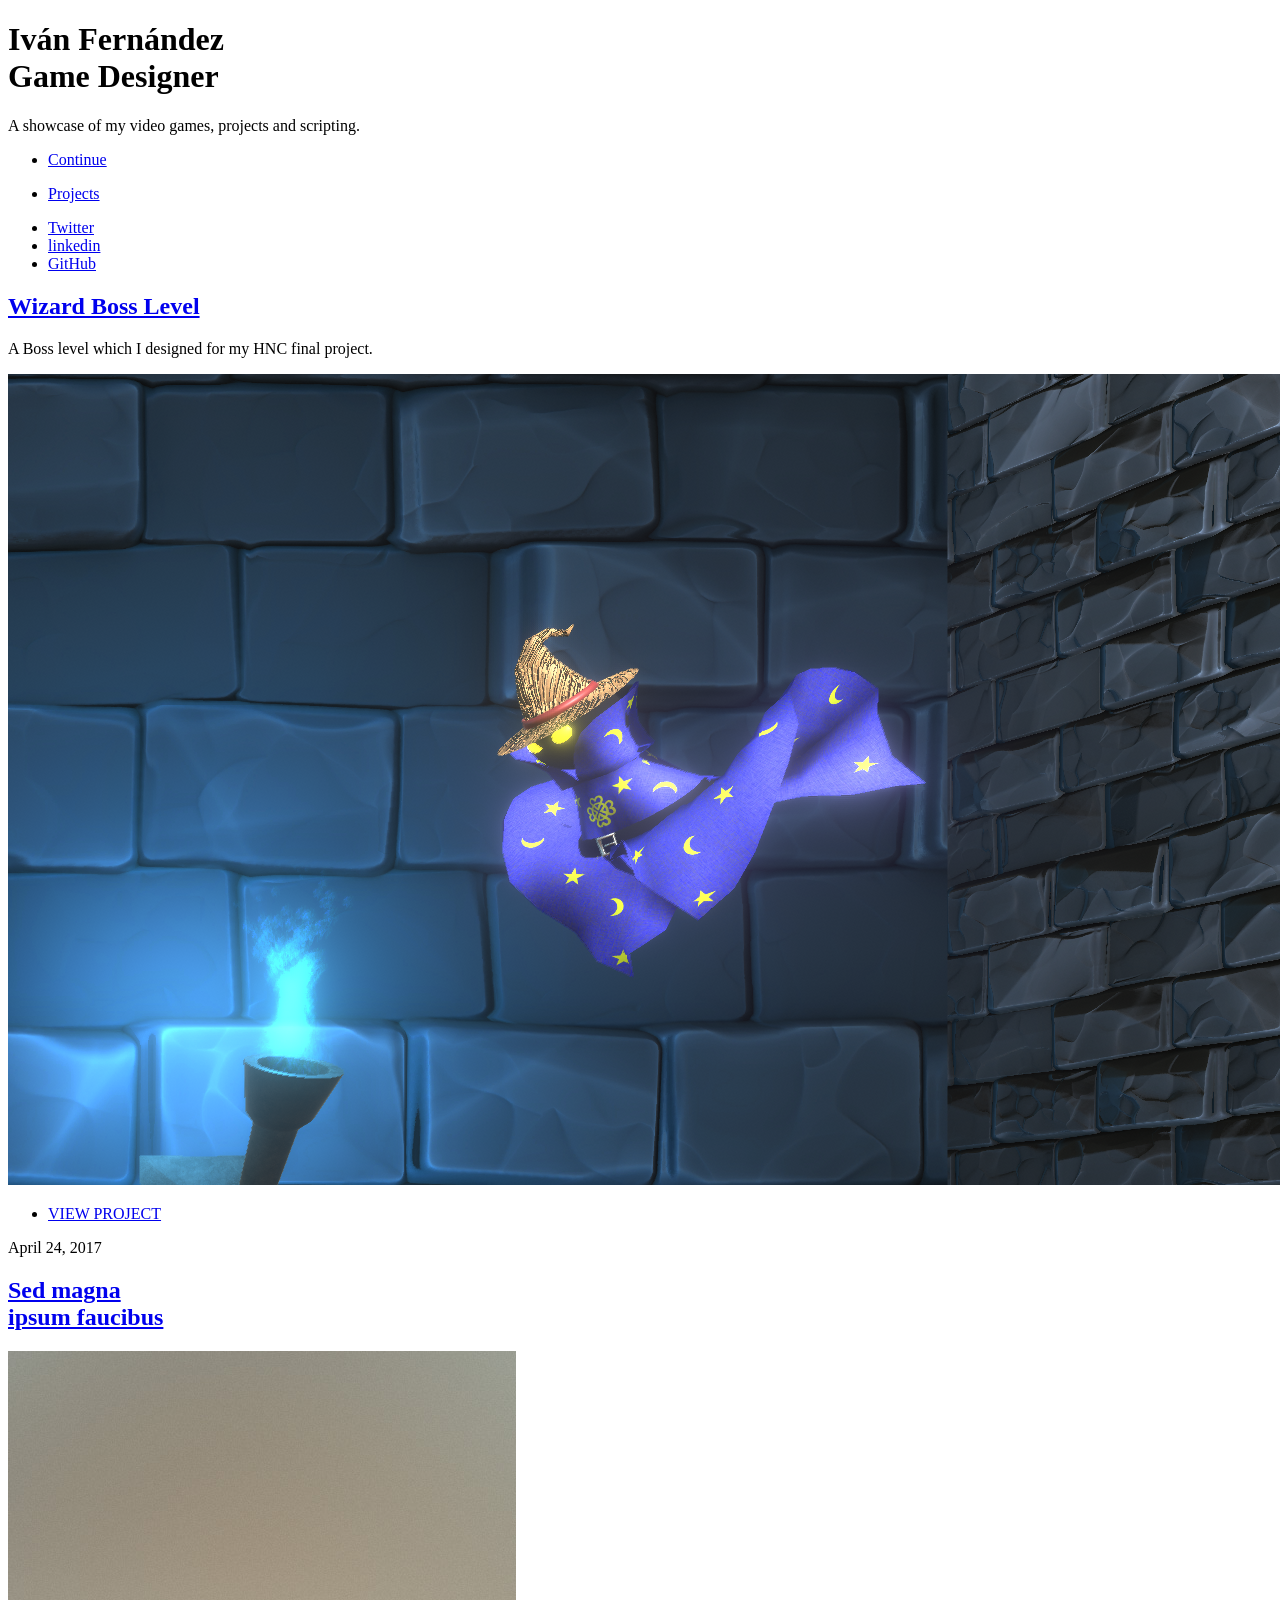
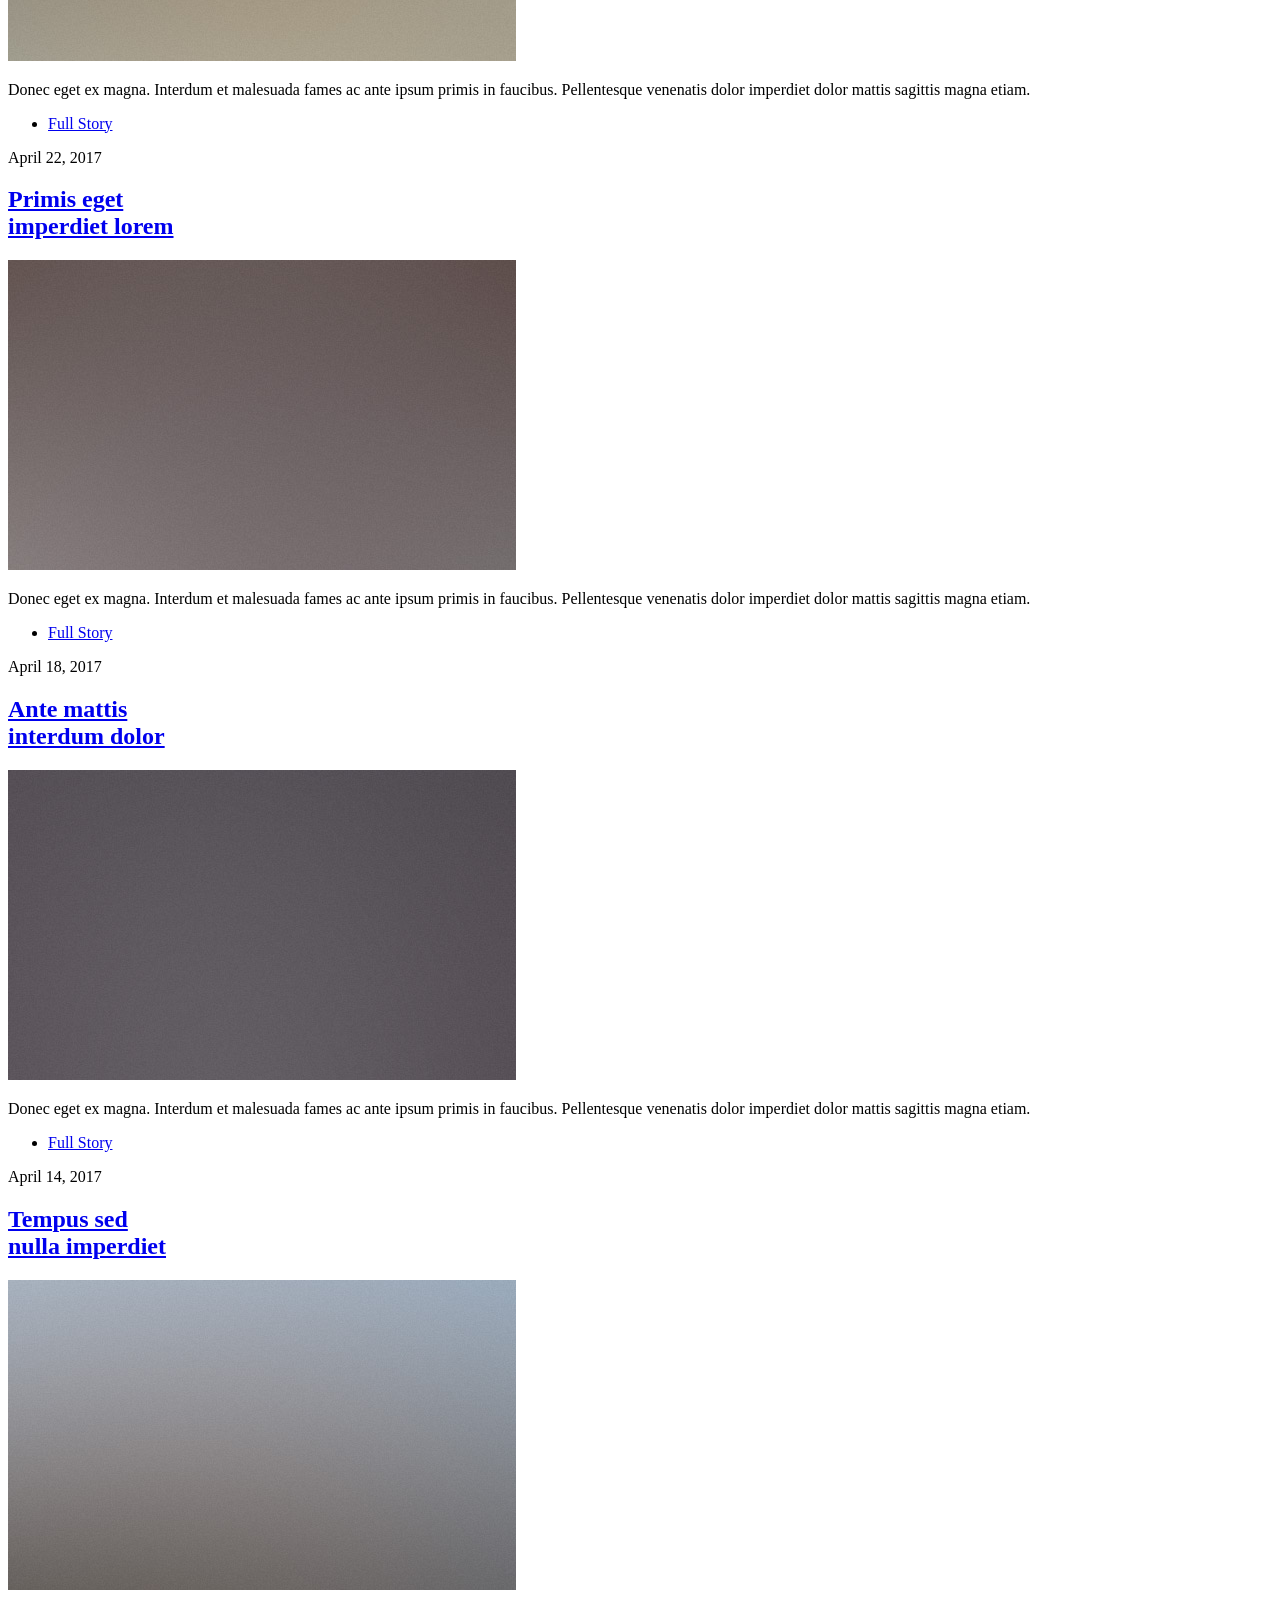
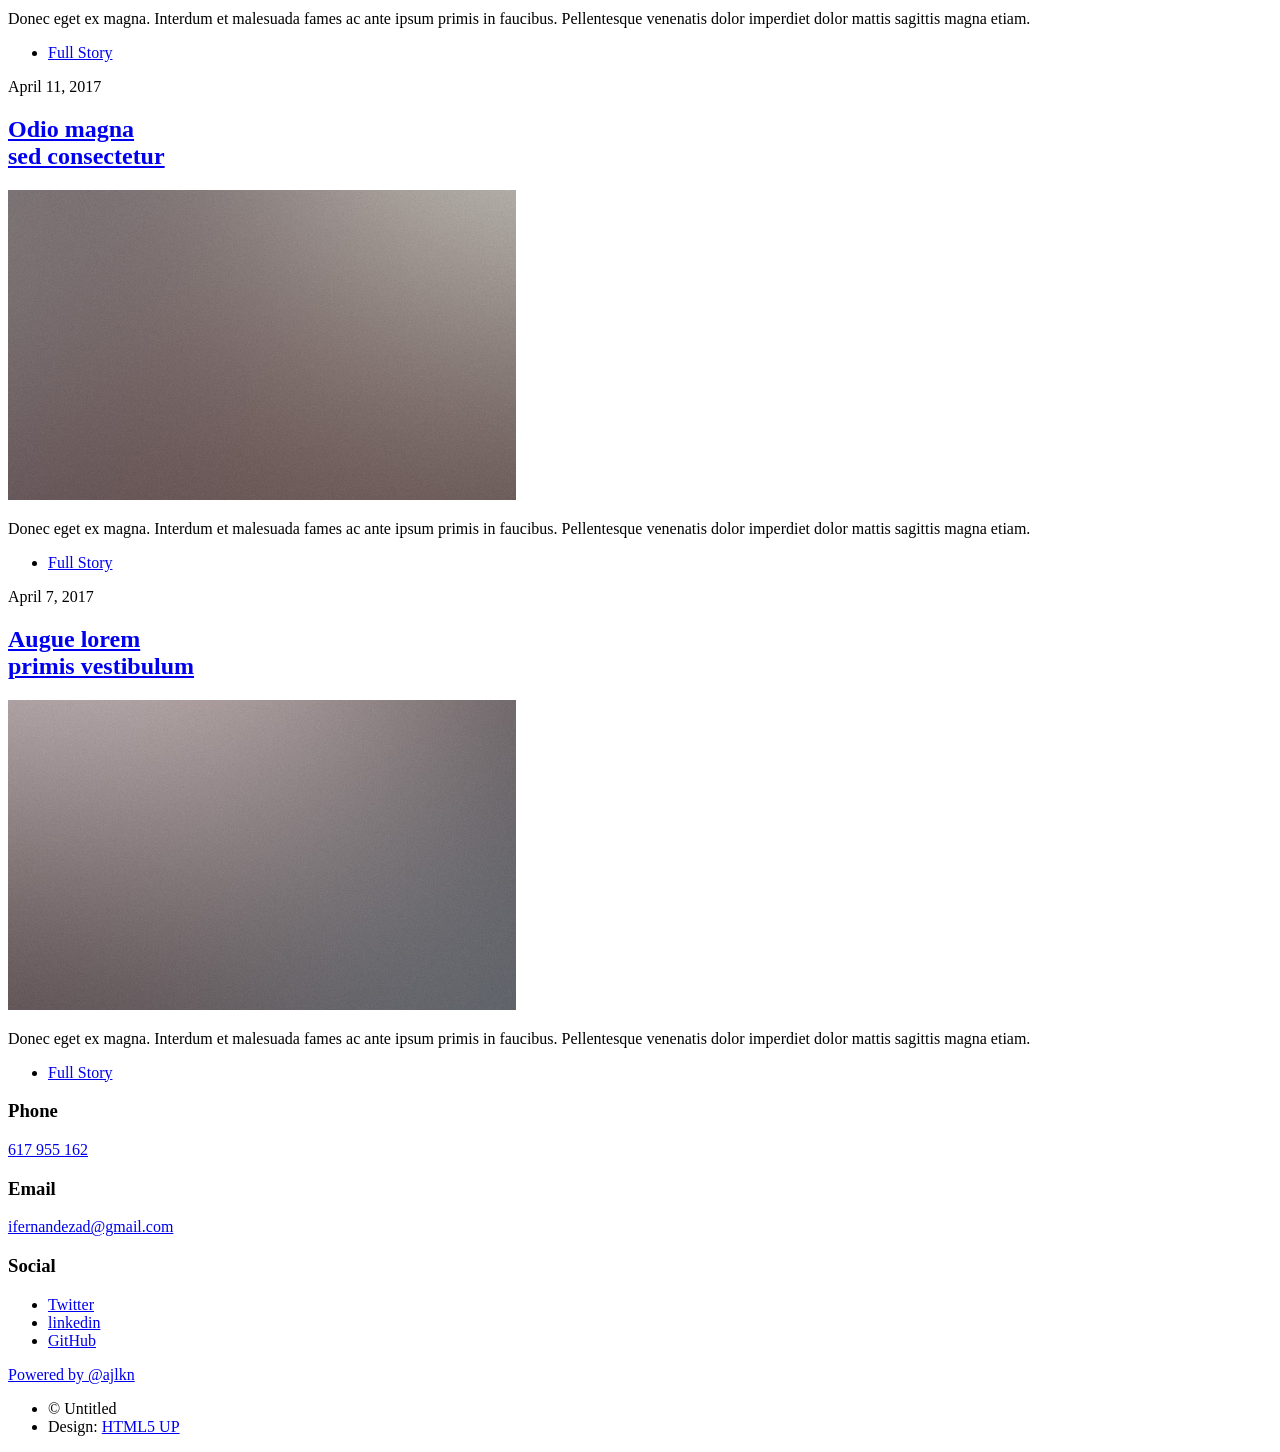
==== index.html @ f1e65315 "Initial Commit" ====
<!DOCTYPE HTML>
<!--
	Massively by HTML5 UP
	html5up.net | @ajlkn
	Free for personal and commercial use under the CCA 3.0 license (html5up.net/license)
-->
<html>
	<head>
		<title>Iván Fernández Game Designer</title>
		<meta charset="utf-8" />
		<meta name="viewport" content="width=device-width, initial-scale=1, user-scalable=no" />
		<link rel="stylesheet" href="assets/css/main.css" />
		<noscript><link rel="stylesheet" href="assets/css/noscript.css" /></noscript>
	</head>
	<body class="is-preload">

		<!-- Wrapper -->
			<div id="wrapper" class="fade-in">

				<!-- Intro -->
					<div id="intro">
						<h1>Iván Fernández<br />
						Game Designer</h1>
						<p>A showcase of my video games, projects and scripting</a>.</p>
						<ul class="actions">
							<li><a href="#header" class="button icon solid solo fa-arrow-down scrolly">Continue</a></li>
						</ul>
					</div>

				<!-- Header -->
					<header id="header">
						
					</header>

				<!-- Nav -->
					<nav id="nav">
						<ul class="links">
							<li class="active"><a href="index.html">Projects</a></li>
							
						</ul>
						<ul class="icons">
							<li><a href="https://twitter.com/IFernandezAD1" class="icon brands alt fa-twitter"><span class="label">Twitter</span></a></li>
						    <li><a href="https://www.linkedin.com/in/iv%C3%A1n-fern%C3%A1ndez-p%C3%A9rez-1a81a0243/" class="icon brands alt fa-linkedin"><span class="label">linkedin</span></a></li>
							<li><a href="https://github.com/ifernandezAD" class="icon brands alt fa-github"><span class="label">GitHub</span></a></li>
						</ul>
					</nav>

				<!-- Main -->
					<div id="main">

						<!-- Featured Post -->
							<article class="post featured">
								<header class="major">
								
									<h2><a href="https://github.com/ifernandezAD/Mage-Boss">Wizard Boss Level<br />
									</a></h2>
									<p>A Boss level which I designed for my HNC final project.<br />									
								</header>
								<a href="https://github.com/ifernandezAD/Mage-Boss" class="image main"><img src="images/Mago5.png" alt="" /></a>
								<ul class="actions special">
									<li><a href="https://github.com/ifernandezAD/Mage-Boss" class="button large">VIEW PROJECT</a></li>
								</ul>
							</article>

						<!-- Posts -->
							<section class="posts">
								<article>
									<header>
										<span class="date">April 24, 2017</span>
										<h2><a href="#">Sed magna<br />
										ipsum faucibus</a></h2>
									</header>
									<a href="#" class="image fit"><img src="images/pic02.jpg" alt="" /></a>
									<p>Donec eget ex magna. Interdum et malesuada fames ac ante ipsum primis in faucibus. Pellentesque venenatis dolor imperdiet dolor mattis sagittis magna etiam.</p>
									<ul class="actions special">
										<li><a href="#" class="button">Full Story</a></li>
									</ul>
								</article>
								<article>
									<header>
										<span class="date">April 22, 2017</span>
										<h2><a href="#">Primis eget<br />
										imperdiet lorem</a></h2>
									</header>
									<a href="#" class="image fit"><img src="images/pic03.jpg" alt="" /></a>
									<p>Donec eget ex magna. Interdum et malesuada fames ac ante ipsum primis in faucibus. Pellentesque venenatis dolor imperdiet dolor mattis sagittis magna etiam.</p>
									<ul class="actions special">
										<li><a href="#" class="button">Full Story</a></li>
									</ul>
								</article>
								<article>
									<header>
										<span class="date">April 18, 2017</span>
										<h2><a href="#">Ante mattis<br />
										interdum dolor</a></h2>
									</header>
									<a href="#" class="image fit"><img src="images/pic04.jpg" alt="" /></a>
									<p>Donec eget ex magna. Interdum et malesuada fames ac ante ipsum primis in faucibus. Pellentesque venenatis dolor imperdiet dolor mattis sagittis magna etiam.</p>
									<ul class="actions special">
										<li><a href="#" class="button">Full Story</a></li>
									</ul>
								</article>
								<article>
									<header>
										<span class="date">April 14, 2017</span>
										<h2><a href="#">Tempus sed<br />
										nulla imperdiet</a></h2>
									</header>
									<a href="#" class="image fit"><img src="images/pic05.jpg" alt="" /></a>
									<p>Donec eget ex magna. Interdum et malesuada fames ac ante ipsum primis in faucibus. Pellentesque venenatis dolor imperdiet dolor mattis sagittis magna etiam.</p>
									<ul class="actions special">
										<li><a href="#" class="button">Full Story</a></li>
									</ul>
								</article>
								<article>
									<header>
										<span class="date">April 11, 2017</span>
										<h2><a href="#">Odio magna<br />
										sed consectetur</a></h2>
									</header>
									<a href="#" class="image fit"><img src="images/pic06.jpg" alt="" /></a>
									<p>Donec eget ex magna. Interdum et malesuada fames ac ante ipsum primis in faucibus. Pellentesque venenatis dolor imperdiet dolor mattis sagittis magna etiam.</p>
									<ul class="actions special">
										<li><a href="#" class="button">Full Story</a></li>
									</ul>
								</article>
								<article>
									<header>
										<span class="date">April 7, 2017</span>
										<h2><a href="#">Augue lorem<br />
										primis vestibulum</a></h2>
									</header>
									<a href="#" class="image fit"><img src="images/pic07.jpg" alt="" /></a>
									<p>Donec eget ex magna. Interdum et malesuada fames ac ante ipsum primis in faucibus. Pellentesque venenatis dolor imperdiet dolor mattis sagittis magna etiam.</p>
									<ul class="actions special">
										<li><a href="#" class="button">Full Story</a></li>
									</ul>
								</article>
							</section>

					

				<!-- Footer -->


						<section class="split contact">

							<section>
								<h3>Phone</h3>
								<p><a href="#"> 617 955 162</a></p>
							</section>
							<section>
								<h3>Email</h3>
								<p><a href="#">ifernandezad@gmail.com</a></p>
							</section>
							<section>
								<h3>Social</h3>
								<ul class="icons alt">
									<li><a href="https://twitter.com/IFernandezAD1" class="icon brands alt fa-twitter"><span class="label">Twitter</span></a></li>
									<li><a href="https://www.linkedin.com/in/iv%C3%A1n-fern%C3%A1ndez-p%C3%A9rez-1a81a0243/" class="icon brands alt fa-linkedin"><span class="label">linkedin</span></a></li>
									<li><a href="https://github.com/ifernandezAD" class="icon brands alt fa-github"><span class="label">GitHub</span></a></li>
								</ul>
							</section>
						</section>
						
					</footer>

					<p><a href="https://twitter.com/ajlkn">Powered by @ajlkn </a></p>

				<!-- Copyright -->
					<div id="copyright">
						<ul><li>&copy; Untitled</li><li>Design: <a href="https://html5up.net">HTML5 UP</a></li></ul>
					</div>

			</div>

		<!-- Scripts -->
			<script src="assets/js/jquery.min.js"></script>
			<script src="assets/js/jquery.scrollex.min.js"></script>
			<script src="assets/js/jquery.scrolly.min.js"></script>
			<script src="assets/js/browser.min.js"></script>
			<script src="assets/js/breakpoints.min.js"></script>
			<script src="assets/js/util.js"></script>
			<script src="assets/js/main.js"></script>

	</body>
</html>
---- assets/css/main.css ----
@import url(fontawesome-all.min.css);
@import url("https://fonts.googleapis.com/css?family=Merriweather:300,700,300italic,700italic|Source+Sans+Pro:900");

/*
	Massively by HTML5 UP
	html5up.net | @ajlkn
	Free for personal and commercial use under the CCA 3.0 license (html5up.net/license)
*/

html, body, div, span, applet, object,
iframe, h1, h2, h3, h4, h5, h6, p, blockquote,
pre, a, abbr, acronym, address, big, cite,
code, del, dfn, em, img, ins, kbd, q, s, samp,
small, strike, strong, sub, sup, tt, var, b,
u, i, center, dl, dt, dd, ol, ul, li, fieldset,
form, label, legend, table, caption, tbody,
tfoot, thead, tr, th, td, article, aside,
canvas, details, embed, figure, figcaption,
footer, header, hgroup, menu, nav, output, ruby,
section, summary, time, mark, audio, video {
	margin: 0;
	padding: 0;
	border: 0;
	font-size: 100%;
	font: inherit;
	vertical-align: baseline;}

article, aside, details, figcaption, figure,
footer, header, hgroup, menu, nav, section {
	display: block;}

body {
	line-height: 1;
}

ol, ul {
	list-style: none;
}

blockquote, q {
	quotes: none;
}

	blockquote:before, blockquote:after, q:before, q:after {
		content: '';
		content: none;
	}

table {
	border-collapse: collapse;
	border-spacing: 0;
}

body {
	-webkit-text-size-adjust: none;
}

mark {
	background-color: transparent;
	color: inherit;
}

input::-moz-focus-inner {
	border: 0;
	padding: 0;
}

input, select, textarea {
	-moz-appearance: none;
	-webkit-appearance: none;
	-ms-appearance: none;
	appearance: none;
}

/* Basic */

	@-ms-viewport {
		width: device-width;
	}

	body {
		-ms-overflow-style: scrollbar;
	}

	@media screen and (max-width: 480px) {

		html, body {
			min-width: 320px;
		}

	}

	html {
		box-sizing: border-box;
	}

	*, *:before, *:after {
		box-sizing: inherit;
	}

	body {
		background-color: #1e252d;
	}

		body.is-preload *, body.is-preload *:before, body.is-preload *:after {
			-moz-animation: none !important;
			-webkit-animation: none !important;
			-ms-animation: none !important;
			animation: none !important;
			-moz-transition: none !important;
			-webkit-transition: none !important;
			-ms-transition: none !important;
			transition: none !important;
		}

/* Type */

	html {
		font-size: 16pt;
	}

		@media screen and (max-width: 1680px) {

			html {
				font-size: 12pt;
			}

		}

		@media screen and (max-width: 1280px) {

			html {
				font-size: 11pt;
			}

		}

		@media screen and (max-width: 360px) {

			html {
				font-size: 10pt;
			}

		}

	body {
		color: #212931;
	}

	body, input, select, textarea {
		font-family: "Merriweather", Georgia, serif;
		font-weight: 300;
		font-size: 1rem;
		line-height: 2.375;
	}

	a {
		-moz-transition: color 0.2s ease-in-out, background-color 0.2s ease-in-out, border-color 0.2s ease-in-out, box-shadow 0.2s ease-in-out;
		-webkit-transition: color 0.2s ease-in-out, background-color 0.2s ease-in-out, border-color 0.2s ease-in-out, box-shadow 0.2s ease-in-out;
		-ms-transition: color 0.2s ease-in-out, background-color 0.2s ease-in-out, border-color 0.2s ease-in-out, box-shadow 0.2s ease-in-out;
		transition: color 0.2s ease-in-out, background-color 0.2s ease-in-out, border-color 0.2s ease-in-out, box-shadow 0.2s ease-in-out;
		border-bottom: dotted 1px;
		text-decoration: none;
	}

		a:hover {
			border-bottom-color: transparent;
		}

	strong, b {
		font-weight: 600;
	}

	em, i {
		font-style: italic;
	}

	p {
		text-align: justify;
		margin: 0 0 2rem 0;
	}

	h1, h2, h3, h4, h5, h6 {
		font-family: "Source Sans Pro", Helvetica, sans-serif;
		font-weight: 900;
		line-height: 1.5;
		letter-spacing: 0.075em;
		text-transform: uppercase;
		margin: 0 0 1rem 0;
	}

		h1 a, h2 a, h3 a, h4 a, h5 a, h6 a {
			border-bottom: 0;
			color: inherit;
			text-decoration: none;
		}

	h1 {
		font-size: 4rem;
		line-height: 1.1;
		margin: 0 0 2rem 0;
	}

	h2 {
		font-size: 1.75rem;
		line-height: 1.3;
		margin: 0 0 1.5rem 0;
	}

	h3 {
		font-size: 1.25rem;
		margin: 0 0 1.5rem 0;
	}

	h4 {
		font-size: 1rem;
	}

	h5 {
		font-size: 0.9rem;
	}

	h6 {
		font-size: 0.8rem;
	}

	sub {
		font-size: 0.8rem;
		position: relative;
		top: 0.5rem;
	}

	sup {
		font-size: 0.8rem;
		position: relative;
		top: -0.5rem;
	}

	blockquote {
		border-left: solid 4px;
		font-style: italic;
		margin: 0 0 2rem 0;
		padding: 0.5rem 0 0.5rem 2rem;
	}

	code {
		border: solid 2px;
		font-family: "Courier New", monospace;
		font-size: 0.9rem;
		margin: 0 0.25rem;
		padding: 0.25rem 0.65rem;
	}

	pre {
		-webkit-overflow-scrolling: touch;
		font-family: "Courier New", monospace;
		font-size: 0.9rem;
		margin: 0 0 2rem 0;
	}

		pre code {
			display: block;
			line-height: 1.75;
			padding: 1rem 1.5rem;
			overflow-x: auto;
		}

	hr {
		border: 0;
		border-bottom: solid 2px;
		margin: 3rem 0;
	}

		hr.major {
			margin: 5rem 0;
		}

	.align-left {
		text-align: left;
	}

	.align-center {
		text-align: center;
	}

	.align-right {
		text-align: right;
	}

	input, select, textarea {
		color: #212931;
	}

	a {
		color: #212931;
		border-bottom-color: rgba(33, 41, 49, 0.5);
	}

		a:hover {
			border-bottom-color: transparent;
			color: #18bfef !important;
		}

	strong, b {
		color: #212931;
	}

	h1, h2, h3, h4, h5, h6 {
		color: #212931;
	}

	blockquote {
		border-left-color: #eeeeee;
	}

	code {
		background: rgba(220, 220, 220, 0.25);
		border-color: #eeeeee;
	}

	hr {
		border-bottom-color: #eeeeee;
	}

/* Row */

	.row {
		display: flex;
		flex-wrap: wrap;
		box-sizing: border-box;
		align-items: stretch;
	}

		.row > * {
			box-sizing: border-box;
		}

		.row.gtr-uniform > * > :last-child {
			margin-bottom: 0;
		}

		.row.aln-left {
			justify-content: flex-start;
		}

		.row.aln-center {
			justify-content: center;
		}

		.row.aln-right {
			justify-content: flex-end;
		}

		.row.aln-top {
			align-items: flex-start;
		}

		.row.aln-middle {
			align-items: center;
		}

		.row.aln-bottom {
			align-items: flex-end;
		}

		.row > .imp {
			order: -1;
		}

		.row > .col-1 {
			width: 8.33333%;
		}

		.row > .off-1 {
			margin-left: 8.33333%;
		}

		.row > .col-2 {
			width: 16.66667%;
		}

		.row > .off-2 {
			margin-left: 16.66667%;
		}

		.row > .col-3 {
			width: 25%;
		}

		.row > .off-3 {
			margin-left: 25%;
		}

		.row > .col-4 {
			width: 33.33333%;
		}

		.row > .off-4 {
			margin-left: 33.33333%;
		}

		.row > .col-5 {
			width: 41.66667%;
		}

		.row > .off-5 {
			margin-left: 41.66667%;
		}

		.row > .col-6 {
			width: 50%;
		}

		.row > .off-6 {
			margin-left: 50%;
		}

		.row > .col-7 {
			width: 58.33333%;
		}

		.row > .off-7 {
			margin-left: 58.33333%;
		}

		.row > .col-8 {
			width: 66.66667%;
		}

		.row > .off-8 {
			margin-left: 66.66667%;
		}

		.row > .col-9 {
			width: 75%;
		}

		.row > .off-9 {
			margin-left: 75%;
		}

		.row > .col-10 {
			width: 83.33333%;
		}

		.row > .off-10 {
			margin-left: 83.33333%;
		}

		.row > .col-11 {
			width: 91.66667%;
		}

		.row > .off-11 {
			margin-left: 91.66667%;
		}

		.row > .col-12 {
			width: 100%;
		}

		.row > .off-12 {
			margin-left: 100%;
		}

		.row.gtr-0 {
			margin-top: 0;
			margin-left: 0rem;
		}

			.row.gtr-0 > * {
				padding: 0 0 0 0rem;
			}

			.row.gtr-0.gtr-uniform {
				margin-top: 0rem;
			}

				.row.gtr-0.gtr-uniform > * {
					padding-top: 0rem;
				}

		.row.gtr-25 {
			margin-top: 0;
			margin-left: -0.375rem;
		}

			.row.gtr-25 > * {
				padding: 0 0 0 0.375rem;
			}

			.row.gtr-25.gtr-uniform {
				margin-top: -0.375rem;
			}

				.row.gtr-25.gtr-uniform > * {
					padding-top: 0.375rem;
				}

		.row.gtr-50 {
			margin-top: 0;
			margin-left: -0.75rem;
		}

			.row.gtr-50 > * {
				padding: 0 0 0 0.75rem;
			}

			.row.gtr-50.gtr-uniform {
				margin-top: -0.75rem;
			}

				.row.gtr-50.gtr-uniform > * {
					padding-top: 0.75rem;
				}

		.row {
			margin-top: 0;
			margin-left: -1.5rem;
		}

			.row > * {
				padding: 0 0 0 1.5rem;
			}

			.row.gtr-uniform {
				margin-top: -1.5rem;
			}

				.row.gtr-uniform > * {
					padding-top: 1.5rem;
				}

		.row.gtr-150 {
			margin-top: 0;
			margin-left: -2.25rem;
		}

			.row.gtr-150 > * {
				padding: 0 0 0 2.25rem;
			}

			.row.gtr-150.gtr-uniform {
				margin-top: -2.25rem;
			}

				.row.gtr-150.gtr-uniform > * {
					padding-top: 2.25rem;
				}

		.row.gtr-200 {
			margin-top: 0;
			margin-left: -3rem;
		}

			.row.gtr-200 > * {
				padding: 0 0 0 3rem;
			}

			.row.gtr-200.gtr-uniform {
				margin-top: -3rem;
			}

				.row.gtr-200.gtr-uniform > * {
					padding-top: 3rem;
				}

		@media screen and (max-width: 1680px) {

			.row {
				display: flex;
				flex-wrap: wrap;
				box-sizing: border-box;
				align-items: stretch;
			}

				.row > * {
					box-sizing: border-box;
				}

				.row.gtr-uniform > * > :last-child {
					margin-bottom: 0;
				}

				.row.aln-left {
					justify-content: flex-start;
				}

				.row.aln-center {
					justify-content: center;
				}

				.row.aln-right {
					justify-content: flex-end;
				}

				.row.aln-top {
					align-items: flex-start;
				}

				.row.aln-middle {
					align-items: center;
				}

				.row.aln-bottom {
					align-items: flex-end;
				}

				.row > .imp-xlarge {
					order: -1;
				}

				.row > .col-1-xlarge {
					width: 8.33333%;
				}

				.row > .off-1-xlarge {
					margin-left: 8.33333%;
				}

				.row > .col-2-xlarge {
					width: 16.66667%;
				}

				.row > .off-2-xlarge {
					margin-left: 16.66667%;
				}

				.row > .col-3-xlarge {
					width: 25%;
				}

				.row > .off-3-xlarge {
					margin-left: 25%;
				}

				.row > .col-4-xlarge {
					width: 33.33333%;
				}

				.row > .off-4-xlarge {
					margin-left: 33.33333%;
				}

				.row > .col-5-xlarge {
					width: 41.66667%;
				}

				.row > .off-5-xlarge {
					margin-left: 41.66667%;
				}

				.row > .col-6-xlarge {
					width: 50%;
				}

				.row > .off-6-xlarge {
					margin-left: 50%;
				}

				.row > .col-7-xlarge {
					width: 58.33333%;
				}

				.row > .off-7-xlarge {
					margin-left: 58.33333%;
				}

				.row > .col-8-xlarge {
					width: 66.66667%;
				}

				.row > .off-8-xlarge {
					margin-left: 66.66667%;
				}

				.row > .col-9-xlarge {
					width: 75%;
				}

				.row > .off-9-xlarge {
					margin-left: 75%;
				}

				.row > .col-10-xlarge {
					width: 83.33333%;
				}

				.row > .off-10-xlarge {
					margin-left: 83.33333%;
				}

				.row > .col-11-xlarge {
					width: 91.66667%;
				}

				.row > .off-11-xlarge {
					margin-left: 91.66667%;
				}

				.row > .col-12-xlarge {
					width: 100%;
				}

				.row > .off-12-xlarge {
					margin-left: 100%;
				}

				.row.gtr-0 {
					margin-top: 0;
					margin-left: 0rem;
				}

					.row.gtr-0 > * {
						padding: 0 0 0 0rem;
					}

					.row.gtr-0.gtr-uniform {
						margin-top: 0rem;
					}

						.row.gtr-0.gtr-uniform > * {
							padding-top: 0rem;
						}

				.row.gtr-25 {
					margin-top: 0;
					margin-left: -0.375rem;
				}

					.row.gtr-25 > * {
						padding: 0 0 0 0.375rem;
					}

					.row.gtr-25.gtr-uniform {
						margin-top: -0.375rem;
					}

						.row.gtr-25.gtr-uniform > * {
							padding-top: 0.375rem;
						}

				.row.gtr-50 {
					margin-top: 0;
					margin-left: -0.75rem;
				}

					.row.gtr-50 > * {
						padding: 0 0 0 0.75rem;
					}

					.row.gtr-50.gtr-uniform {
						margin-top: -0.75rem;
					}

						.row.gtr-50.gtr-uniform > * {
							padding-top: 0.75rem;
						}

				.row {
					margin-top: 0;
					margin-left: -1.5rem;
				}

					.row > * {
						padding: 0 0 0 1.5rem;
					}

					.row.gtr-uniform {
						margin-top: -1.5rem;
					}

						.row.gtr-uniform > * {
							padding-top: 1.5rem;
						}

				.row.gtr-150 {
					margin-top: 0;
					margin-left: -2.25rem;
				}

					.row.gtr-150 > * {
						padding: 0 0 0 2.25rem;
					}

					.row.gtr-150.gtr-uniform {
						margin-top: -2.25rem;
					}

						.row.gtr-150.gtr-uniform > * {
							padding-top: 2.25rem;
						}

				.row.gtr-200 {
					margin-top: 0;
					margin-left: -3rem;
				}

					.row.gtr-200 > * {
						padding: 0 0 0 3rem;
					}

					.row.gtr-200.gtr-uniform {
						margin-top: -3rem;
					}

						.row.gtr-200.gtr-uniform > * {
							padding-top: 3rem;
						}

		}

		@media screen and (max-width: 1280px) {

			.row {
				display: flex;
				flex-wrap: wrap;
				box-sizing: border-box;
				align-items: stretch;
			}

				.row > * {
					box-sizing: border-box;
				}

				.row.gtr-uniform > * > :last-child {
					margin-bottom: 0;
				}

				.row.aln-left {
					justify-content: flex-start;
				}

				.row.aln-center {
					justify-content: center;
				}

				.row.aln-right {
					justify-content: flex-end;
				}

				.row.aln-top {
					align-items: flex-start;
				}

				.row.aln-middle {
					align-items: center;
				}

				.row.aln-bottom {
					align-items: flex-end;
				}

				.row > .imp-large {
					order: -1;
				}

				.row > .col-1-large {
					width: 8.33333%;
				}

				.row > .off-1-large {
					margin-left: 8.33333%;
				}

				.row > .col-2-large {
					width: 16.66667%;
				}

				.row > .off-2-large {
					margin-left: 16.66667%;
				}

				.row > .col-3-large {
					width: 25%;
				}

				.row > .off-3-large {
					margin-left: 25%;
				}

				.row > .col-4-large {
					width: 33.33333%;
				}

				.row > .off-4-large {
					margin-left: 33.33333%;
				}

				.row > .col-5-large {
					width: 41.66667%;
				}

				.row > .off-5-large {
					margin-left: 41.66667%;
				}

				.row > .col-6-large {
					width: 50%;
				}

				.row > .off-6-large {
					margin-left: 50%;
				}

				.row > .col-7-large {
					width: 58.33333%;
				}

				.row > .off-7-large {
					margin-left: 58.33333%;
				}

				.row > .col-8-large {
					width: 66.66667%;
				}

				.row > .off-8-large {
					margin-left: 66.66667%;
				}

				.row > .col-9-large {
					width: 75%;
				}

				.row > .off-9-large {
					margin-left: 75%;
				}

				.row > .col-10-large {
					width: 83.33333%;
				}

				.row > .off-10-large {
					margin-left: 83.33333%;
				}

				.row > .col-11-large {
					width: 91.66667%;
				}

				.row > .off-11-large {
					margin-left: 91.66667%;
				}

				.row > .col-12-large {
					width: 100%;
				}

				.row > .off-12-large {
					margin-left: 100%;
				}

				.row.gtr-0 {
					margin-top: 0;
					margin-left: 0rem;
				}

					.row.gtr-0 > * {
						padding: 0 0 0 0rem;
					}

					.row.gtr-0.gtr-uniform {
						margin-top: 0rem;
					}

						.row.gtr-0.gtr-uniform > * {
							padding-top: 0rem;
						}

				.row.gtr-25 {
					margin-top: 0;
					margin-left: -0.375rem;
				}

					.row.gtr-25 > * {
						padding: 0 0 0 0.375rem;
					}

					.row.gtr-25.gtr-uniform {
						margin-top: -0.375rem;
					}

						.row.gtr-25.gtr-uniform > * {
							padding-top: 0.375rem;
						}

				.row.gtr-50 {
					margin-top: 0;
					margin-left: -0.75rem;
				}

					.row.gtr-50 > * {
						padding: 0 0 0 0.75rem;
					}

					.row.gtr-50.gtr-uniform {
						margin-top: -0.75rem;
					}

						.row.gtr-50.gtr-uniform > * {
							padding-top: 0.75rem;
						}

				.row {
					margin-top: 0;
					margin-left: -1.5rem;
				}

					.row > * {
						padding: 0 0 0 1.5rem;
					}

					.row.gtr-uniform {
						margin-top: -1.5rem;
					}

						.row.gtr-uniform > * {
							padding-top: 1.5rem;
						}

				.row.gtr-150 {
					margin-top: 0;
					margin-left: -2.25rem;
				}

					.row.gtr-150 > * {
						padding: 0 0 0 2.25rem;
					}

					.row.gtr-150.gtr-uniform {
						margin-top: -2.25rem;
					}

						.row.gtr-150.gtr-uniform > * {
							padding-top: 2.25rem;
						}

				.row.gtr-200 {
					margin-top: 0;
					margin-left: -3rem;
				}

					.row.gtr-200 > * {
						padding: 0 0 0 3rem;
					}

					.row.gtr-200.gtr-uniform {
						margin-top: -3rem;
					}

						.row.gtr-200.gtr-uniform > * {
							padding-top: 3rem;
						}

		}

		@media screen and (max-width: 980px) {

			.row {
				display: flex;
				flex-wrap: wrap;
				box-sizing: border-box;
				align-items: stretch;
			}

				.row > * {
					box-sizing: border-box;
				}

				.row.gtr-uniform > * > :last-child {
					margin-bottom: 0;
				}

				.row.aln-left {
					justify-content: flex-start;
				}

				.row.aln-center {
					justify-content: center;
				}

				.row.aln-right {
					justify-content: flex-end;
				}

				.row.aln-top {
					align-items: flex-start;
				}

				.row.aln-middle {
					align-items: center;
				}

				.row.aln-bottom {
					align-items: flex-end;
				}

				.row > .imp-medium {
					order: -1;
				}

				.row > .col-1-medium {
					width: 8.33333%;
				}

				.row > .off-1-medium {
					margin-left: 8.33333%;
				}

				.row > .col-2-medium {
					width: 16.66667%;
				}

				.row > .off-2-medium {
					margin-left: 16.66667%;
				}

				.row > .col-3-medium {
					width: 25%;
				}

				.row > .off-3-medium {
					margin-left: 25%;
				}

				.row > .col-4-medium {
					width: 33.33333%;
				}

				.row > .off-4-medium {
					margin-left: 33.33333%;
				}

				.row > .col-5-medium {
					width: 41.66667%;
				}

				.row > .off-5-medium {
					margin-left: 41.66667%;
				}

				.row > .col-6-medium {
					width: 50%;
				}

				.row > .off-6-medium {
					margin-left: 50%;
				}

				.row > .col-7-medium {
					width: 58.33333%;
				}

				.row > .off-7-medium {
					margin-left: 58.33333%;
				}

				.row > .col-8-medium {
					width: 66.66667%;
				}

				.row > .off-8-medium {
					margin-left: 66.66667%;
				}

				.row > .col-9-medium {
					width: 75%;
				}

				.row > .off-9-medium {
					margin-left: 75%;
				}

				.row > .col-10-medium {
					width: 83.33333%;
				}

				.row > .off-10-medium {
					margin-left: 83.33333%;
				}

				.row > .col-11-medium {
					width: 91.66667%;
				}

				.row > .off-11-medium {
					margin-left: 91.66667%;
				}

				.row > .col-12-medium {
					width: 100%;
				}

				.row > .off-12-medium {
					margin-left: 100%;
				}

				.row.gtr-0 {
					margin-top: 0;
					margin-left: 0rem;
				}

					.row.gtr-0 > * {
						padding: 0 0 0 0rem;
					}

					.row.gtr-0.gtr-uniform {
						margin-top: 0rem;
					}

						.row.gtr-0.gtr-uniform > * {
							padding-top: 0rem;
						}

				.row.gtr-25 {
					margin-top: 0;
					margin-left: -0.375rem;
				}

					.row.gtr-25 > * {
						padding: 0 0 0 0.375rem;
					}

					.row.gtr-25.gtr-uniform {
						margin-top: -0.375rem;
					}

						.row.gtr-25.gtr-uniform > * {
							padding-top: 0.375rem;
						}

				.row.gtr-50 {
					margin-top: 0;
					margin-left: -0.75rem;
				}

					.row.gtr-50 > * {
						padding: 0 0 0 0.75rem;
					}

					.row.gtr-50.gtr-uniform {
						margin-top: -0.75rem;
					}

						.row.gtr-50.gtr-uniform > * {
							padding-top: 0.75rem;
						}

				.row {
					margin-top: 0;
					margin-left: -1.5rem;
				}

					.row > * {
						padding: 0 0 0 1.5rem;
					}

					.row.gtr-uniform {
						margin-top: -1.5rem;
					}

						.row.gtr-uniform > * {
							padding-top: 1.5rem;
						}

				.row.gtr-150 {
					margin-top: 0;
					margin-left: -2.25rem;
				}

					.row.gtr-150 > * {
						padding: 0 0 0 2.25rem;
					}

					.row.gtr-150.gtr-uniform {
						margin-top: -2.25rem;
					}

						.row.gtr-150.gtr-uniform > * {
							padding-top: 2.25rem;
						}

				.row.gtr-200 {
					margin-top: 0;
					margin-left: -3rem;
				}

					.row.gtr-200 > * {
						padding: 0 0 0 3rem;
					}

					.row.gtr-200.gtr-uniform {
						margin-top: -3rem;
					}

						.row.gtr-200.gtr-uniform > * {
							padding-top: 3rem;
						}

		}

		@media screen and (max-width: 736px) {

			.row {
				display: flex;
				flex-wrap: wrap;
				box-sizing: border-box;
				align-items: stretch;
			}

				.row > * {
					box-sizing: border-box;
				}

				.row.gtr-uniform > * > :last-child {
					margin-bottom: 0;
				}

				.row.aln-left {
					justify-content: flex-start;
				}

				.row.aln-center {
					justify-content: center;
				}

				.row.aln-right {
					justify-content: flex-end;
				}

				.row.aln-top {
					align-items: flex-start;
				}

				.row.aln-middle {
					align-items: center;
				}

				.row.aln-bottom {
					align-items: flex-end;
				}

				.row > .imp-small {
					order: -1;
				}

				.row > .col-1-small {
					width: 8.33333%;
				}

				.row > .off-1-small {
					margin-left: 8.33333%;
				}

				.row > .col-2-small {
					width: 16.66667%;
				}

				.row > .off-2-small {
					margin-left: 16.66667%;
				}

				.row > .col-3-small {
					width: 25%;
				}

				.row > .off-3-small {
					margin-left: 25%;
				}

				.row > .col-4-small {
					width: 33.33333%;
				}

				.row > .off-4-small {
					margin-left: 33.33333%;
				}

				.row > .col-5-small {
					width: 41.66667%;
				}

				.row > .off-5-small {
					margin-left: 41.66667%;
				}

				.row > .col-6-small {
					width: 50%;
				}

				.row > .off-6-small {
					margin-left: 50%;
				}

				.row > .col-7-small {
					width: 58.33333%;
				}

				.row > .off-7-small {
					margin-left: 58.33333%;
				}

				.row > .col-8-small {
					width: 66.66667%;
				}

				.row > .off-8-small {
					margin-left: 66.66667%;
				}

				.row > .col-9-small {
					width: 75%;
				}

				.row > .off-9-small {
					margin-left: 75%;
				}

				.row > .col-10-small {
					width: 83.33333%;
				}

				.row > .off-10-small {
					margin-left: 83.33333%;
				}

				.row > .col-11-small {
					width: 91.66667%;
				}

				.row > .off-11-small {
					margin-left: 91.66667%;
				}

				.row > .col-12-small {
					width: 100%;
				}

				.row > .off-12-small {
					margin-left: 100%;
				}

				.row.gtr-0 {
					margin-top: 0;
					margin-left: 0rem;
				}

					.row.gtr-0 > * {
						padding: 0 0 0 0rem;
					}

					.row.gtr-0.gtr-uniform {
						margin-top: 0rem;
					}

						.row.gtr-0.gtr-uniform > * {
							padding-top: 0rem;
						}

				.row.gtr-25 {
					margin-top: 0;
					margin-left: -0.375rem;
				}

					.row.gtr-25 > * {
						padding: 0 0 0 0.375rem;
					}

					.row.gtr-25.gtr-uniform {
						margin-top: -0.375rem;
					}

						.row.gtr-25.gtr-uniform > * {
							padding-top: 0.375rem;
						}

				.row.gtr-50 {
					margin-top: 0;
					margin-left: -0.75rem;
				}

					.row.gtr-50 > * {
						padding: 0 0 0 0.75rem;
					}

					.row.gtr-50.gtr-uniform {
						margin-top: -0.75rem;
					}

						.row.gtr-50.gtr-uniform > * {
							padding-top: 0.75rem;
						}

				.row {
					margin-top: 0;
					margin-left: -1.5rem;
				}

					.row > * {
						padding: 0 0 0 1.5rem;
					}

					.row.gtr-uniform {
						margin-top: -1.5rem;
					}

						.row.gtr-uniform > * {
							padding-top: 1.5rem;
						}

				.row.gtr-150 {
					margin-top: 0;
					margin-left: -2.25rem;
				}

					.row.gtr-150 > * {
						padding: 0 0 0 2.25rem;
					}

					.row.gtr-150.gtr-uniform {
						margin-top: -2.25rem;
					}

						.row.gtr-150.gtr-uniform > * {
							padding-top: 2.25rem;
						}

				.row.gtr-200 {
					margin-top: 0;
					margin-left: -3rem;
				}

					.row.gtr-200 > * {
						padding: 0 0 0 3rem;
					}

					.row.gtr-200.gtr-uniform {
						margin-top: -3rem;
					}

						.row.gtr-200.gtr-uniform > * {
							padding-top: 3rem;
						}

		}

		@media screen and (max-width: 480px) {

			.row {
				display: flex;
				flex-wrap: wrap;
				box-sizing: border-box;
				align-items: stretch;
			}

				.row > * {
					box-sizing: border-box;
				}

				.row.gtr-uniform > * > :last-child {
					margin-bottom: 0;
				}

				.row.aln-left {
					justify-content: flex-start;
				}

				.row.aln-center {
					justify-content: center;
				}

				.row.aln-right {
					justify-content: flex-end;
				}

				.row.aln-top {
					align-items: flex-start;
				}

				.row.aln-middle {
					align-items: center;
				}

				.row.aln-bottom {
					align-items: flex-end;
				}

				.row > .imp-xsmall {
					order: -1;
				}

				.row > .col-1-xsmall {
					width: 8.33333%;
				}

				.row > .off-1-xsmall {
					margin-left: 8.33333%;
				}

				.row > .col-2-xsmall {
					width: 16.66667%;
				}

				.row > .off-2-xsmall {
					margin-left: 16.66667%;
				}

				.row > .col-3-xsmall {
					width: 25%;
				}

				.row > .off-3-xsmall {
					margin-left: 25%;
				}

				.row > .col-4-xsmall {
					width: 33.33333%;
				}

				.row > .off-4-xsmall {
					margin-left: 33.33333%;
				}

				.row > .col-5-xsmall {
					width: 41.66667%;
				}

				.row > .off-5-xsmall {
					margin-left: 41.66667%;
				}

				.row > .col-6-xsmall {
					width: 50%;
				}

				.row > .off-6-xsmall {
					margin-left: 50%;
				}

				.row > .col-7-xsmall {
					width: 58.33333%;
				}

				.row > .off-7-xsmall {
					margin-left: 58.33333%;
				}

				.row > .col-8-xsmall {
					width: 66.66667%;
				}

				.row > .off-8-xsmall {
					margin-left: 66.66667%;
				}

				.row > .col-9-xsmall {
					width: 75%;
				}

				.row > .off-9-xsmall {
					margin-left: 75%;
				}

				.row > .col-10-xsmall {
					width: 83.33333%;
				}

				.row > .off-10-xsmall {
					margin-left: 83.33333%;
				}

				.row > .col-11-xsmall {
					width: 91.66667%;
				}

				.row > .off-11-xsmall {
					margin-left: 91.66667%;
				}

				.row > .col-12-xsmall {
					width: 100%;
				}

				.row > .off-12-xsmall {
					margin-left: 100%;
				}

				.row.gtr-0 {
					margin-top: 0;
					margin-left: 0rem;
				}

					.row.gtr-0 > * {
						padding: 0 0 0 0rem;
					}

					.row.gtr-0.gtr-uniform {
						margin-top: 0rem;
					}

						.row.gtr-0.gtr-uniform > * {
							padding-top: 0rem;
						}

				.row.gtr-25 {
					margin-top: 0;
					margin-left: -0.375rem;
				}

					.row.gtr-25 > * {
						padding: 0 0 0 0.375rem;
					}

					.row.gtr-25.gtr-uniform {
						margin-top: -0.375rem;
					}

						.row.gtr-25.gtr-uniform > * {
							padding-top: 0.375rem;
						}

				.row.gtr-50 {
					margin-top: 0;
					margin-left: -0.75rem;
				}

					.row.gtr-50 > * {
						padding: 0 0 0 0.75rem;
					}

					.row.gtr-50.gtr-uniform {
						margin-top: -0.75rem;
					}

						.row.gtr-50.gtr-uniform > * {
							padding-top: 0.75rem;
						}

				.row {
					margin-top: 0;
					margin-left: -1.5rem;
				}

					.row > * {
						padding: 0 0 0 1.5rem;
					}

					.row.gtr-uniform {
						margin-top: -1.5rem;
					}

						.row.gtr-uniform > * {
							padding-top: 1.5rem;
						}

				.row.gtr-150 {
					margin-top: 0;
					margin-left: -2.25rem;
				}

					.row.gtr-150 > * {
						padding: 0 0 0 2.25rem;
					}

					.row.gtr-150.gtr-uniform {
						margin-top: -2.25rem;
					}

						.row.gtr-150.gtr-uniform > * {
							padding-top: 2.25rem;
						}

				.row.gtr-200 {
					margin-top: 0;
					margin-left: -3rem;
				}

					.row.gtr-200 > * {
						padding: 0 0 0 3rem;
					}

					.row.gtr-200.gtr-uniform {
						margin-top: -3rem;
					}

						.row.gtr-200.gtr-uniform > * {
							padding-top: 3rem;
						}

		}

		@media screen and (max-width: 360px) {

			.row {
				display: flex;
				flex-wrap: wrap;
				box-sizing: border-box;
				align-items: stretch;
			}

				.row > * {
					box-sizing: border-box;
				}

				.row.gtr-uniform > * > :last-child {
					margin-bottom: 0;
				}

				.row.aln-left {
					justify-content: flex-start;
				}

				.row.aln-center {
					justify-content: center;
				}

				.row.aln-right {
					justify-content: flex-end;
				}

				.row.aln-top {
					align-items: flex-start;
				}

				.row.aln-middle {
					align-items: center;
				}

				.row.aln-bottom {
					align-items: flex-end;
				}

				.row > .imp-xxsmall {
					order: -1;
				}

				.row > .col-1-xxsmall {
					width: 8.33333%;
				}

				.row > .off-1-xxsmall {
					margin-left: 8.33333%;
				}

				.row > .col-2-xxsmall {
					width: 16.66667%;
				}

				.row > .off-2-xxsmall {
					margin-left: 16.66667%;
				}

				.row > .col-3-xxsmall {
					width: 25%;
				}

				.row > .off-3-xxsmall {
					margin-left: 25%;
				}

				.row > .col-4-xxsmall {
					width: 33.33333%;
				}

				.row > .off-4-xxsmall {
					margin-left: 33.33333%;
				}

				.row > .col-5-xxsmall {
					width: 41.66667%;
				}

				.row > .off-5-xxsmall {
					margin-left: 41.66667%;
				}

				.row > .col-6-xxsmall {
					width: 50%;
				}

				.row > .off-6-xxsmall {
					margin-left: 50%;
				}

				.row > .col-7-xxsmall {
					width: 58.33333%;
				}

				.row > .off-7-xxsmall {
					margin-left: 58.33333%;
				}

				.row > .col-8-xxsmall {
					width: 66.66667%;
				}

				.row > .off-8-xxsmall {
					margin-left: 66.66667%;
				}

				.row > .col-9-xxsmall {
					width: 75%;
				}

				.row > .off-9-xxsmall {
					margin-left: 75%;
				}

				.row > .col-10-xxsmall {
					width: 83.33333%;
				}

				.row > .off-10-xxsmall {
					margin-left: 83.33333%;
				}

				.row > .col-11-xxsmall {
					width: 91.66667%;
				}

				.row > .off-11-xxsmall {
					margin-left: 91.66667%;
				}

				.row > .col-12-xxsmall {
					width: 100%;
				}

				.row > .off-12-xxsmall {
					margin-left: 100%;
				}

				.row.gtr-0 {
					margin-top: 0;
					margin-left: 0rem;
				}

					.row.gtr-0 > * {
						padding: 0 0 0 0rem;
					}

					.row.gtr-0.gtr-uniform {
						margin-top: 0rem;
					}

						.row.gtr-0.gtr-uniform > * {
							padding-top: 0rem;
						}

				.row.gtr-25 {
					margin-top: 0;
					margin-left: -0.375rem;
				}

					.row.gtr-25 > * {
						padding: 0 0 0 0.375rem;
					}

					.row.gtr-25.gtr-uniform {
						margin-top: -0.375rem;
					}

						.row.gtr-25.gtr-uniform > * {
							padding-top: 0.375rem;
						}

				.row.gtr-50 {
					margin-top: 0;
					margin-left: -0.75rem;
				}

					.row.gtr-50 > * {
						padding: 0 0 0 0.75rem;
					}

					.row.gtr-50.gtr-uniform {
						margin-top: -0.75rem;
					}

						.row.gtr-50.gtr-uniform > * {
							padding-top: 0.75rem;
						}

				.row {
					margin-top: 0;
					margin-left: -1.5rem;
				}

					.row > * {
						padding: 0 0 0 1.5rem;
					}

					.row.gtr-uniform {
						margin-top: -1.5rem;
					}

						.row.gtr-uniform > * {
							padding-top: 1.5rem;
						}

				.row.gtr-150 {
					margin-top: 0;
					margin-left: -2.25rem;
				}

					.row.gtr-150 > * {
						padding: 0 0 0 2.25rem;
					}

					.row.gtr-150.gtr-uniform {
						margin-top: -2.25rem;
					}

						.row.gtr-150.gtr-uniform > * {
							padding-top: 2.25rem;
						}

				.row.gtr-200 {
					margin-top: 0;
					margin-left: -3rem;
				}

					.row.gtr-200 > * {
						padding: 0 0 0 3rem;
					}

					.row.gtr-200.gtr-uniform {
						margin-top: -3rem;
					}

						.row.gtr-200.gtr-uniform > * {
							padding-top: 3rem;
						}

		}

/* Box */

	.box {
		border: solid 2px;
		margin-bottom: 2rem;
		padding: 1.5rem;
	}

		.box > :last-child,
		.box > :last-child > :last-child,
		.box > :last-child > :last-child > :last-child {
			margin-bottom: 0;
		}

		.box.alt {
			border: 0;
			border-radius: 0;
			padding: 0;
		}

	.box {
		border-color: #eeeeee;
	}

/* Button */

	input[type="submit"],
	input[type="reset"],
	input[type="button"],
	button,
	.button {
		-moz-appearance: none;
		-webkit-appearance: none;
		-ms-appearance: none;
		appearance: none;
		-moz-transition: background-color 0.2s ease-in-out, box-shadow 0.2s ease-in-out, color 0.2s ease-in-out;
		-webkit-transition: background-color 0.2s ease-in-out, box-shadow 0.2s ease-in-out, color 0.2s ease-in-out;
		-ms-transition: background-color 0.2s ease-in-out, box-shadow 0.2s ease-in-out, color 0.2s ease-in-out;
		transition: background-color 0.2s ease-in-out, box-shadow 0.2s ease-in-out, color 0.2s ease-in-out;
		border: 0;
		border-radius: 0;
		cursor: pointer;
		display: inline-block;
		font-family: "Source Sans Pro", Helvetica, sans-serif;
		font-size: 0.8rem;
		font-weight: 900;
		letter-spacing: 0.075em;
		height: 3rem;
		line-height: 3rem;
		padding: 0 2rem;
		text-align: center;
		text-decoration: none;
		text-transform: uppercase;
		white-space: nowrap;
	}

		input[type="submit"].icon:before,
		input[type="reset"].icon:before,
		input[type="button"].icon:before,
		button.icon:before,
		.button.icon:before {
			margin-right: 0.5rem;
		}

		input[type="submit"].icon.solo,
		input[type="reset"].icon.solo,
		input[type="button"].icon.solo,
		button.icon.solo,
		.button.icon.solo {
			position: relative;
			width: 4rem;
			height: 4rem;
			line-height: 4rem;
			border-radius: 4rem;
			text-indent: 4rem;
			overflow: hidden;
			padding: 0;
			white-space: nowrap;
		}

			input[type="submit"].icon.solo:before,
			input[type="reset"].icon.solo:before,
			input[type="button"].icon.solo:before,
			button.icon.solo:before,
			.button.icon.solo:before {
				position: absolute;
				display: block;
				top: 0;
				left: 0;
				width: inherit;
				height: inherit;
				line-height: inherit;
				font-size: 1.25rem;
				margin-right: 0;
				text-align: center;
				text-indent: 0;
			}

		input[type="submit"].fit,
		input[type="reset"].fit,
		input[type="button"].fit,
		button.fit,
		.button.fit {
			width: 100%;
		}

		input[type="submit"].small,
		input[type="reset"].small,
		input[type="button"].small,
		button.small,
		.button.small {
			font-size: 0.7rem;
			height: 2.5rem;
			line-height: 2.5rem;
			padding: 0 1.5rem;
		}

		input[type="submit"].large,
		input[type="reset"].large,
		input[type="button"].large,
		button.large,
		.button.large {
			font-size: 0.9rem;
			height: 3.5rem;
			line-height: 3.5rem;
			padding: 0 2.75rem;
		}

		@media screen and (max-width: 980px) {

			input[type="submit"],
			input[type="reset"],
			input[type="button"],
			button,
			.button {
				font-size: 0.9rem;
				height: 3.25rem;
				line-height: 3.25rem;
			}

				input[type="submit"].large,
				input[type="reset"].large,
				input[type="button"].large,
				button.large,
				.button.large {
					font-size: 1rem;
					height: 3.75rem;
					line-height: 3.75rem;
				}

		}

		input[type="submit"].disabled, input[type="submit"]:disabled,
		input[type="reset"].disabled,
		input[type="reset"]:disabled,
		input[type="button"].disabled,
		input[type="button"]:disabled,
		button.disabled,
		button:disabled,
		.button.disabled,
		.button:disabled {
			pointer-events: none;
			opacity: 0.25;
		}

	input[type="submit"],
	input[type="reset"],
	input[type="button"],
	button,
	.button {
		background-color: transparent;
		box-shadow: inset 0 0 0 2px #212931;
		color: #212931 !important;
	}

		input[type="submit"]:hover,
		input[type="reset"]:hover,
		input[type="button"]:hover,
		button:hover,
		.button:hover {
			box-shadow: inset 0 0 0 2px #18bfef;
			color: #18bfef !important;
		}

		input[type="submit"].primary,
		input[type="reset"].primary,
		input[type="button"].primary,
		button.primary,
		.button.primary {
			background-color: #212931;
			box-shadow: none;
			color: #ffffff !important;
		}

			input[type="submit"].primary:hover,
			input[type="reset"].primary:hover,
			input[type="button"].primary:hover,
			button.primary:hover,
			.button.primary:hover {
				background-color: #18bfef;
			}

/* Form */

	form {
		margin: 0 0 2rem 0;
	}

		form > :last-child {
			margin-bottom: 0;
		}

		form > .fields {
			display: -moz-flex;
			display: -webkit-flex;
			display: -ms-flex;
			display: flex;
			-moz-flex-wrap: wrap;
			-webkit-flex-wrap: wrap;
			-ms-flex-wrap: wrap;
			flex-wrap: wrap;
			width: calc(100% + 3rem);
			margin: -1.5rem 0 2rem -1.5rem;
		}

			form > .fields > .field {
				-moz-flex-grow: 0;
				-webkit-flex-grow: 0;
				-ms-flex-grow: 0;
				flex-grow: 0;
				-moz-flex-shrink: 0;
				-webkit-flex-shrink: 0;
				-ms-flex-shrink: 0;
				flex-shrink: 0;
				padding: 1.5rem 0 0 1.5rem;
				width: calc(100% - 1.5rem);
			}

				form > .fields > .field.half {
					width: calc(50% - 0.75rem);
				}

				form > .fields > .field.third {
					width: calc(100%/3 - 0.5rem);
				}

				form > .fields > .field.quarter {
					width: calc(25% - 0.375rem);
				}

		@media screen and (max-width: 480px) {

			form > .fields {
				width: calc(100% + 3rem);
				margin: -1.5rem 0 2rem -1.5rem;
			}

				form > .fields > .field {
					padding: 1.5rem 0 0 1.5rem;
					width: calc(100% - 1.5rem);
				}

					form > .fields > .field.half {
						width: calc(100% - 1.5rem);
					}

					form > .fields > .field.third {
						width: calc(100% - 1.5rem);
					}

					form > .fields > .field.quarter {
						width: calc(100% - 1.5rem);
					}

		}

	label {
		display: block;
		font-family: "Source Sans Pro", Helvetica, sans-serif;
		font-weight: 900;
		line-height: 1.5;
		letter-spacing: 0.075em;
		font-size: 0.8rem;
		text-transform: uppercase;
		margin: 0 0 0.75rem 0;
	}

		@media screen and (max-width: 980px) {

			label {
				font-size: 0.9rem;
			}

		}

	input[type="text"],
	input[type="password"],
	input[type="email"],
	select,
	textarea {
		-moz-appearance: none;
		-webkit-appearance: none;
		-ms-appearance: none;
		appearance: none;
		background: transparent;
		border-radius: 0;
		border: solid 2px;
		color: inherit;
		display: block;
		outline: 0;
		padding: 0 1rem;
		text-decoration: none;
		width: 100%;
	}

		input[type="text"]:invalid,
		input[type="password"]:invalid,
		input[type="email"]:invalid,
		select:invalid,
		textarea:invalid {
			box-shadow: none;
		}

	select {
		background-size: 1.25rem;
		background-repeat: no-repeat;
		background-position: calc(100% - 1rem) center;
		height: 3rem;
		padding-right: 3rem;
		text-overflow: ellipsis;
	}

		select:focus::-ms-value {
			background-color: transparent;
		}

		select::-ms-expand {
			display: none;
		}

	input[type="text"],
	input[type="password"],
	input[type="email"],
	select {
		height: 3rem;
	}

	textarea {
		padding: 0.75rem 1rem;
	}

	input[type="checkbox"],
	input[type="radio"] {
		-moz-appearance: none;
		-webkit-appearance: none;
		-ms-appearance: none;
		appearance: none;
		display: block;
		float: left;
		margin-right: -2rem;
		opacity: 0;
		width: 1rem;
		z-index: -1;
	}

		input[type="checkbox"] + label,
		input[type="radio"] + label {
			text-decoration: none;
			cursor: pointer;
			display: inline-block;
			font-size: 1rem;
			letter-spacing: 0;
			font-family: "Merriweather", Georgia, serif;
			text-transform: none;
			font-weight: 300;
			padding-left: 2.8rem;
			padding-right: 1rem;
			position: relative;
		}

			input[type="checkbox"] + label:before,
			input[type="radio"] + label:before {
				-moz-osx-font-smoothing: grayscale;
				-webkit-font-smoothing: antialiased;
				display: inline-block;
				font-style: normal;
				font-variant: normal;
				text-rendering: auto;
				line-height: 1;
				text-transform: none !important;
				font-family: 'Font Awesome 5 Free';
				font-weight: 900;
			}

			input[type="checkbox"] + label:before,
			input[type="radio"] + label:before {
				border-radius: 0;
				border: solid 2px;
				content: '';
				display: inline-block;
				font-size: 0.8rem;
				height: 1.8rem;
				left: 0;
				line-height: 1.65rem;
				position: absolute;
				text-align: center;
				top: -0.125rem;
				width: 1.8rem;
			}

		input[type="checkbox"]:checked + label:before,
		input[type="radio"]:checked + label:before {
			content: '\f00c';
		}

	input[type="checkbox"] + label:before {
		border-radius: 0;
	}

	input[type="radio"] + label:before {
		border-radius: 100%;
	}

	::-webkit-input-placeholder {
		opacity: 1.0;
	}

	:-moz-placeholder {
		opacity: 1.0;
	}

	::-moz-placeholder {
		opacity: 1.0;
	}

	:-ms-input-placeholder {
		opacity: 1.0;
	}

	label {
		color: #212931;
	}

	input[type="text"],
	input[type="password"],
	input[type="email"],
	select,
	textarea {
		border-color: #eeeeee;
	}

		input[type="text"]:focus,
		input[type="password"]:focus,
		input[type="email"]:focus,
		select:focus,
		textarea:focus {
			border-color: #18bfef;
		}

	select {
		background-image: url("data:image/svg+xml;charset=utf8,%3Csvg xmlns='http://www.w3.org/2000/svg' width='40' height='40' preserveAspectRatio='none' viewBox='0 0 40 40'%3E%3Cpath d='M9.4,12.3l10.4,10.4l10.4-10.4c0.2-0.2,0.5-0.4,0.9-0.4c0.3,0,0.6,0.1,0.9,0.4l3.3,3.3c0.2,0.2,0.4,0.5,0.4,0.9 c0,0.4-0.1,0.6-0.4,0.9L20.7,31.9c-0.2,0.2-0.5,0.4-0.9,0.4c-0.3,0-0.6-0.1-0.9-0.4L4.3,17.3c-0.2-0.2-0.4-0.5-0.4-0.9 c0-0.4,0.1-0.6,0.4-0.9l3.3-3.3c0.2-0.2,0.5-0.4,0.9-0.4S9.1,12.1,9.4,12.3z' fill='%23eeeeee' /%3E%3C/svg%3E");
	}

		select option {
			background-color: #ffffff;
			color: #212931;
		}

	.select-wrapper:before {
		color: #eeeeee;
	}

	input[type="checkbox"] + label,
	input[type="radio"] + label {
		color: #212931;
	}

		input[type="checkbox"] + label:before,
		input[type="radio"] + label:before {
			border-color: #eeeeee;
		}

	input[type="checkbox"]:checked + label:before,
	input[type="radio"]:checked + label:before {
		background-color: #212931;
		border-color: #212931;
		color: #ffffff;
	}

	input[type="checkbox"]:focus + label:before,
	input[type="radio"]:focus + label:before {
		border-color: #18bfef;
	}

	::-webkit-input-placeholder {
		color: #909498 !important;
	}

	:-moz-placeholder {
		color: #909498 !important;
	}

	::-moz-placeholder {
		color: #909498 !important;
	}

	:-ms-input-placeholder {
		color: #909498 !important;
	}

	.formerize-placeholder {
		color: #909498 !important;
	}

/* Icon */

	.icon {
		text-decoration: none;
		border-bottom: none;
		position: relative;
	}

		.icon:before {
			-moz-osx-font-smoothing: grayscale;
			-webkit-font-smoothing: antialiased;
			display: inline-block;
			font-style: normal;
			font-variant: normal;
			text-rendering: auto;
			line-height: 1;
			text-transform: none !important;
			font-family: 'Font Awesome 5 Free';
			font-weight: 400;
		}

		.icon > .label {
			display: none;
		}

		.icon:before {
			line-height: inherit;
		}

		.icon.solid:before {
			font-weight: 900;
		}

		.icon.brands:before {
			font-family: 'Font Awesome 5 Brands';
		}

/* Image */

	.image {
		border: 0;
		display: inline-block;
		position: relative;
	}

		.image img {
			display: block;
		}

		.image.left, .image.right {
			max-width: 40%;
		}

			.image.left img, .image.right img {
				width: 100%;
			}

		.image.left {
			float: left;
			margin: 0 2rem 2rem 0;
			top: 0.75rem;
		}

		.image.right {
			float: right;
			margin: 0 0 2rem 2rem;
			top: 0.75rem;
		}

		.image.fit {
			display: block;
			margin: 2.5rem 0;
			width: 100%;
		}

			.image.fit:first-child {
				margin-top: 0;
			}

			.image.fit img {
				width: 100%;
			}

		.image.main {
			display: block;
			margin: 4rem 0;
			width: 100%;
		}

			.image.main:first-child {
				margin-top: 0;
			}

			.image.main img {
				width: 100%;
			}

		@media screen and (max-width: 736px) {

			.image.fit {
				margin: 2rem 0;
			}

			.image.main {
				margin: 2rem 0;
			}

		}

	a.image {
		overflow: hidden;
	}

		a.image img {
			-moz-transition: -moz-transform 0.2s ease-out;
			-webkit-transition: -webkit-transform 0.2s ease-out;
			-ms-transition: -ms-transform 0.2s ease-out;
			transition: transform 0.2s ease-out;
		}

		a.image:hover img {
			-moz-transform: scale(1.05);
			-webkit-transform: scale(1.05);
			-ms-transform: scale(1.05);
			transform: scale(1.05);
		}

/* Actions */

	ul.actions {
		display: -moz-flex;
		display: -webkit-flex;
		display: -ms-flex;
		display: flex;
		cursor: default;
		list-style: none;
		margin-left: -1rem;
		padding-left: 0;
	}

		ul.actions li {
			padding: 0 0 0 1rem;
			vertical-align: middle;
		}

		ul.actions.special {
			-moz-justify-content: center;
			-webkit-justify-content: center;
			-ms-justify-content: center;
			justify-content: center;
			width: 100%;
			margin-left: 0;
		}

			ul.actions.special li:first-child {
				padding-left: 0;
			}

		ul.actions.stacked {
			-moz-flex-direction: column;
			-webkit-flex-direction: column;
			-ms-flex-direction: column;
			flex-direction: column;
			margin-left: 0;
		}

			ul.actions.stacked li {
				padding: 1.3rem 0 0 0;
			}

				ul.actions.stacked li:first-child {
					padding-top: 0;
				}

		ul.actions.fit {
			width: calc(100% + 1rem);
		}

			ul.actions.fit li {
				-moz-flex-grow: 1;
				-webkit-flex-grow: 1;
				-ms-flex-grow: 1;
				flex-grow: 1;
				-moz-flex-shrink: 1;
				-webkit-flex-shrink: 1;
				-ms-flex-shrink: 1;
				flex-shrink: 1;
				width: 100%;
			}

				ul.actions.fit li > * {
					width: 100%;
				}

			ul.actions.fit.stacked {
				width: 100%;
			}

		@media screen and (max-width: 480px) {

			ul.actions:not(.fixed) {
				-moz-flex-direction: column;
				-webkit-flex-direction: column;
				-ms-flex-direction: column;
				flex-direction: column;
				margin-left: 0;
				width: 100% !important;
			}

				ul.actions:not(.fixed) li {
					-moz-flex-grow: 1;
					-webkit-flex-grow: 1;
					-ms-flex-grow: 1;
					flex-grow: 1;
					-moz-flex-shrink: 1;
					-webkit-flex-shrink: 1;
					-ms-flex-shrink: 1;
					flex-shrink: 1;
					padding: 1rem 0 0 0;
					text-align: center;
					width: 100%;
				}

					ul.actions:not(.fixed) li > * {
						width: 100%;
					}

					ul.actions:not(.fixed) li:first-child {
						padding-top: 0;
					}

					ul.actions:not(.fixed) li input[type="submit"],
					ul.actions:not(.fixed) li input[type="reset"],
					ul.actions:not(.fixed) li input[type="button"],
					ul.actions:not(.fixed) li button,
					ul.actions:not(.fixed) li .button {
						width: 100%;
					}

						ul.actions:not(.fixed) li input[type="submit"].icon:before,
						ul.actions:not(.fixed) li input[type="reset"].icon:before,
						ul.actions:not(.fixed) li input[type="button"].icon:before,
						ul.actions:not(.fixed) li button.icon:before,
						ul.actions:not(.fixed) li .button.icon:before {
							margin-left: -0.5rem;
						}

		}

/* Icons */

	ul.icons {
		cursor: default;
		list-style: none;
		padding-left: 0;
	}

		ul.icons li {
			display: inline-block;
			padding: 0 0.5rem 0 0;
			vertical-align: middle;
		}

			ul.icons li:last-child {
				padding-right: 0;
			}

			ul.icons li .icon:before {
				width: 2.25rem;
				height: 2.25rem;
				line-height: 2.25rem;
				display: inline-block;
				text-align: center;
				border-radius: 100%;
				font-size: 1.25rem;
			}

		ul.icons.alt li .icon:before {
			-moz-transition: color 0.2s ease-in-out, background-color 0.2s ease-in-out, border-color 0.2s ease-in-out, box-shadow 0.2s ease-in-out;
			-webkit-transition: color 0.2s ease-in-out, background-color 0.2s ease-in-out, border-color 0.2s ease-in-out, box-shadow 0.2s ease-in-out;
			-ms-transition: color 0.2s ease-in-out, background-color 0.2s ease-in-out, border-color 0.2s ease-in-out, box-shadow 0.2s ease-in-out;
			transition: color 0.2s ease-in-out, background-color 0.2s ease-in-out, border-color 0.2s ease-in-out, box-shadow 0.2s ease-in-out;
			font-size: 1rem;
		}

/* List */

	ol {
		list-style: decimal;
		margin: 0 0 2rem 0;
		padding-left: 1.25rem;
	}

		ol li {
			padding-left: 0.25rem;
		}

	ul {
		list-style: disc;
		margin: 0 0 2rem 0;
		padding-left: 1rem;
	}

		ul li {
			padding-left: 0.5rem;
		}

		ul.divided {
			list-style: none;
			padding-left: 0;
		}

			ul.divided li {
				border-top: solid 1px;
				padding: 0.5rem 0;
			}

				ul.divided li:first-child {
					border-top: 0;
					padding-top: 0;
				}

	dl {
		margin: 0 0 2rem 0;
	}

		dl dt {
			display: block;
			font-weight: 600;
			margin: 0 0 1rem 0;
		}

		dl dd {
			margin-left: 2rem;
		}

	ul.divided li {
		border-top-color: #eeeeee;
	}

	ul.icons li a.icon:hover:before {
		color: #18bfef;
	}

	ul.icons.alt li .icon:before {
		box-shadow: inset 0 0 0 2px #eeeeee;
	}

	ul.icons.alt li a.icon:hover:before {
		box-shadow: inset 0 0 0 2px #18bfef;
	}

/* Section/Article */

	section.special, article.special {
		text-align: center;
	}

	header {
		cursor: default;
	}

		header > .date {
			display: block;
			font-size: 0.8rem;
			height: 1;
			margin: 0 0 1rem 0;
			position: relative;
		}

		header > p {
			font-style: italic;
		}

		header > h1 + p {
			font-size: 1.1rem;
			margin-top: -0.5rem;
			line-height: 2;
		}

		header > h2 + p {
			font-size: 1rem;
			margin-top: -0.75rem;
		}

		header > h3 + p {
			font-size: 0.9rem;
			margin-top: -0.75rem;
		}

		header > h4 + p {
			font-size: 0.8rem;
			margin-top: -0.75rem;
		}

		header.major {
			margin: 0 0 4rem 0;
			text-align: center;
		}

			header.major > :last-child {
				margin-bottom: 0;
			}

			header.major > p {
				margin-top: 0;
				text-align: center;
			}

			header.major > .date {
				font-size: 1rem;
				margin: 0 0 4rem 0;
			}

				header.major > .date:before, header.major > .date:after {
					content: '';
					display: block;
					position: absolute;
					top: 50%;
					width: calc(50% - 6rem);
					border-top: solid 2px;
				}

				header.major > .date:before {
					left: 0;
				}

				header.major > .date:after {
					right: 0;
				}

		@media screen and (max-width: 980px) {

			header br {
				display: none;
			}

		}

		@media screen and (max-width: 736px) {

			header.major {
				margin: 0 0 2rem 0;
			}

		}

	header.major .date:before, header.major .date:after {
		border-top-color: #eeeeee;
	}

/* Table */

	.table-wrapper {
		-webkit-overflow-scrolling: touch;
		overflow-x: auto;
	}

	table {
		margin: 0 0 2rem 0;
		width: 100%;
	}

		table tbody tr {
			border: solid 1px;
			border-left: 0;
			border-right: 0;
		}

		table td {
			padding: 0.75rem 0.75rem;
		}

		table th {
			font-family: "Source Sans Pro", Helvetica, sans-serif;
			font-size: 0.8rem;
			font-weight: 900;
			letter-spacing: 0.075em;
			line-height: 1.5;
			padding: 0 0.75rem 0.75rem 0.75rem;
			text-align: left;
			text-transform: uppercase;
		}

			@media screen and (max-width: 980px) {

				table th {
					font-size: 0.9rem;
				}

			}

		table thead {
			border-bottom: solid 2px;
		}

		table tfoot {
			border-top: solid 2px;
		}

		table.alt {
			border-collapse: separate;
		}

			table.alt tbody tr td {
				border: solid 1px;
				border-left-width: 0;
				border-top-width: 0;
			}

				table.alt tbody tr td:first-child {
					border-left-width: 1px;
				}

			table.alt tbody tr:first-child td {
				border-top-width: 1px;
			}

			table.alt thead {
				border-bottom: 0;
			}

			table.alt tfoot {
				border-top: 0;
			}

	table tbody tr {
		border-color: #eeeeee;
	}

		table tbody tr:nth-child(2n + 1) {
			background-color: rgba(220, 220, 220, 0.25);
		}

	table th {
		color: #212931;
	}

	table thead {
		border-bottom-color: #eeeeee;
	}

	table tfoot {
		border-top-color: #eeeeee;
	}

	table.alt tbody tr td {
		border-color: #eeeeee;
	}

/* Pagination */

	.pagination {
		display: -moz-inline-flex;
		display: -webkit-inline-flex;
		display: -ms-inline-flex;
		display: inline-flex;
		-moz-user-select: none;
		-webkit-user-select: none;
		-ms-user-select: none;
		user-select: none;
		cursor: default;
		list-style: none;
		margin: 0 0 2rem 2px;
		padding: 0;
	}

		.pagination a, .pagination span {
			-moz-transition: background-color 0.2s ease-in-out, border-color 0.2s ease-in-out, box-shadow 0.2s ease-in-out, color 0.2s ease-in-out;
			-webkit-transition: background-color 0.2s ease-in-out, border-color 0.2s ease-in-out, box-shadow 0.2s ease-in-out, color 0.2s ease-in-out;
			-ms-transition: background-color 0.2s ease-in-out, border-color 0.2s ease-in-out, box-shadow 0.2s ease-in-out, color 0.2s ease-in-out;
			transition: background-color 0.2s ease-in-out, border-color 0.2s ease-in-out, box-shadow 0.2s ease-in-out, color 0.2s ease-in-out;
			border: solid 2px;
			display: inline-block;
			font-family: "Source Sans Pro", Helvetica, sans-serif;
			font-size: 0.8rem;
			font-weight: 900;
			height: 3rem;
			letter-spacing: 0.075em;
			line-height: calc(3rem - 4px);
			margin-left: -2px;
			min-width: 3rem;
			position: relative;
			text-align: center;
			text-decoration: none;
			text-transform: uppercase;
		}

		.pagination .next, .pagination .previous {
			text-decoration: none;
			padding: 0 1.75rem;
		}

			.pagination .next:before, .pagination .previous:before {
				-moz-osx-font-smoothing: grayscale;
				-webkit-font-smoothing: antialiased;
				display: inline-block;
				font-style: normal;
				font-variant: normal;
				text-rendering: auto;
				line-height: 1;
				text-transform: none !important;
				font-family: 'Font Awesome 5 Free';
				font-weight: 900;
			}

			.pagination .next:before, .pagination .previous:before {
				display: inline-block;
				color: inherit !important;
				line-height: inherit;
			}

		.pagination .previous:before {
			content: '\f104';
			margin-right: 0.9375em;
		}

		.pagination .next:before {
			content: '\f105';
			float: right;
			margin-left: 0.9375em;
		}

		@media screen and (max-width: 980px) {

			.pagination a, .pagination span {
				font-size: 0.9rem;
			}

		}

		@media screen and (max-width: 480px) {

			.pagination .page, .pagination .extra {
				display: none;
			}

		}

	.pagination a, .pagination span {
		border-color: #eeeeee;
	}

	.pagination a {
		color: #212931 !important;
	}

		.pagination a:hover {
			color: #18bfef !important;
			border-color: #18bfef;
			z-index: 1;
		}

			.pagination a:hover + a,
			.pagination a:hover + span {
				border-left-color: #18bfef;
			}

		.pagination a.active {
			background-color: #eeeeee;
		}

	.pagination span {
		color: #eeeeee;
	}

/* Wrapper */

	#wrapper {
		-moz-transition: opacity 0.5s ease;
		-webkit-transition: opacity 0.5s ease;
		-ms-transition: opacity 0.5s ease;
		transition: opacity 0.5s ease;
		position: relative;
		z-index: 1;
		overflow: hidden;
	}

		#wrapper > .bg {
			position: absolute;
			top: 0;
			left: 0;
			width: 100%;
			height: 100%;
			background-color: #212931;
			background-image: url("../../images/overlay.png"), linear-gradient(0deg, rgba(0, 0, 0, 0.1), rgba(0, 0, 0, 0.1)), url("../../images/bg.jpg");
			background-size: auto,								auto,														100% auto;
			background-position: center,								center,														top center;
			background-repeat: repeat,								no-repeat,													no-repeat;
			background-attachment: scroll,								scroll,														scroll;
			z-index: -1;
		}

			#wrapper > .bg.fixed {
				position: fixed;
				width: 100vw;
				height: 100vh;
			}

		#wrapper.fade-in:before {
			pointer-events: none;
			-moz-transition: opacity 1s ease-in-out;
			-webkit-transition: opacity 1s ease-in-out;
			-ms-transition: opacity 1s ease-in-out;
			transition: opacity 1s ease-in-out;
			-moz-transition-delay: 0.75s;
			-webkit-transition-delay: 0.75s;
			-ms-transition-delay: 0.75s;
			transition-delay: 0.75s;
			background: #1e252d;
			content: '';
			display: block;
			height: 100%;
			left: 0;
			opacity: 0;
			position: fixed;
			top: 0;
			width: 100%;
		}

		body.is-preload #wrapper.fade-in:before {
			opacity: 1;
		}

		@media screen and (orientation: portrait) {

			#wrapper > .bg {
				background-size: auto,								auto,														auto 175%;
			}

		}

/* Intro */

	#intro {
		color: #ffffff;
		padding: 8rem 4rem 6rem 4rem ;
		-moz-align-items: center;
		-webkit-align-items: center;
		-ms-align-items: center;
		align-items: center;
		display: -moz-flex;
		display: -webkit-flex;
		display: -ms-flex;
		display: flex;
		-moz-flex-direction: column;
		-webkit-flex-direction: column;
		-ms-flex-direction: column;
		flex-direction: column;
		-moz-justify-content: -moz-flex-end;
		-webkit-justify-content: -webkit-flex-end;
		-ms-justify-content: -ms-flex-end;
		justify-content: flex-end;
		-moz-transition: opacity 1s ease, -moz-transform 1s ease;
		-webkit-transition: opacity 1s ease, -webkit-transform 1s ease;
		-ms-transition: opacity 1s ease, -ms-transform 1s ease;
		transition: opacity 1s ease, transform 1s ease;
		position: relative;
		cursor: default;
		text-align: center;
		z-index: 1;
		min-height: 100vh;
	}

		#intro input, #intro select, #intro textarea {
			color: #ffffff;
		}

		#intro a {
			color: #ffffff;
			border-bottom-color: rgba(255, 255, 255, 0.5);
		}

			#intro a:hover {
				border-bottom-color: transparent;
				color: #18bfef !important;
			}

		#intro strong, #intro b {
			color: #ffffff;
		}

		#intro h1, #intro h2, #intro h3, #intro h4, #intro h5, #intro h6 {
			color: #ffffff;
		}

		#intro blockquote {
			border-left-color: #ffffff;
		}

		#intro code {
			background: rgba(255, 255, 255, 0.075);
			border-color: #ffffff;
		}

		#intro hr {
			border-bottom-color: #ffffff;
		}

		#intro input[type="submit"],
		#intro input[type="reset"],
		#intro input[type="button"],
		#intro button,
		#intro .button {
			background-color: transparent;
			box-shadow: inset 0 0 0 2px #ffffff;
			color: #ffffff !important;
		}

			#intro input[type="submit"]:hover,
			#intro input[type="reset"]:hover,
			#intro input[type="button"]:hover,
			#intro button:hover,
			#intro .button:hover {
				box-shadow: inset 0 0 0 2px #18bfef;
				color: #18bfef !important;
			}

			#intro input[type="submit"].primary,
			#intro input[type="reset"].primary,
			#intro input[type="button"].primary,
			#intro button.primary,
			#intro .button.primary {
				background-color: #ffffff;
				box-shadow: none;
				color: #1e252d !important;
			}

				#intro input[type="submit"].primary:hover,
				#intro input[type="reset"].primary:hover,
				#intro input[type="button"].primary:hover,
				#intro button.primary:hover,
				#intro .button.primary:hover {
					background-color: #18bfef;
				}

		#intro h1 {
			font-size: 5rem;
			line-height: 1;
		}

		#intro p {
			font-size: 1.25rem;
			font-style: italic;
			margin-top: -0.25rem;
			text-align: center;
		}

		#intro + #header {
			margin-top: -20rem;
		}

			#intro + #header .logo {
				-moz-transform: translateY(2rem);
				-webkit-transform: translateY(2rem);
				-ms-transform: translateY(2rem);
				transform: translateY(2rem);
				opacity: 0;
				visibility: hidden;
			}

		#intro.hidden {
			pointer-events: none;
			-moz-transform: translateY(2rem);
			-webkit-transform: translateY(2rem);
			-ms-transform: translateY(2rem);
			transform: translateY(2rem);
			-moz-transition: opacity 0.5s ease, -moz-transform 0.5s ease, visibility 0.5s;
			-webkit-transition: opacity 0.5s ease, -webkit-transform 0.5s ease, visibility 0.5s;
			-ms-transition: opacity 0.5s ease, -ms-transform 0.5s ease, visibility 0.5s;
			transition: opacity 0.5s ease, transform 0.5s ease, visibility 0.5s;
			opacity: 0;
			visibility: hidden;
		}

			#intro.hidden + #header .logo {
				-moz-transform: translateY(0);
				-webkit-transform: translateY(0);
				-ms-transform: translateY(0);
				transform: translateY(0);
				opacity: 1;
				visibility: visible;
			}

		body.is-preload #intro {
			-moz-transform: translateY(2rem);
			-webkit-transform: translateY(2rem);
			-ms-transform: translateY(2rem);
			transform: translateY(2rem);
			opacity: 0;
		}

			body.is-preload #intro:not(.hidden) + #header + #nav {
				-moz-transform: translateY(4rem);
				-webkit-transform: translateY(4rem);
				-ms-transform: translateY(4rem);
				transform: translateY(4rem);
				opacity: 0;
			}

		@media screen and (max-width: 980px) {

			#intro {
				padding: 4rem 4rem 2rem 4rem ;
				min-height: 90vh;
			}

				#intro p br {
					display: none;
				}

				#intro + #header {
					margin-top: -14rem;
				}

		}

		@media screen and (max-width: 736px) {

			#intro {
				padding: 3rem 2rem 1rem 2rem ;
				min-height: 80vh;
			}

				#intro h1 {
					font-size: 3.25rem;
					line-height: 1.1;
					margin-bottom: 1rem;
				}

				#intro p {
					font-size: 1rem;
					margin-top: 0rem;
				}

				#intro .actions {
					display: none;
				}

		}

/* Header */

	#header {
		color: #ffffff;
		-moz-align-items: center;
		-webkit-align-items: center;
		-ms-align-items: center;
		align-items: center;
		display: -moz-flex;
		display: -webkit-flex;
		display: -ms-flex;
		display: flex;
		-moz-flex-direction: column;
		-webkit-flex-direction: column;
		-ms-flex-direction: column;
		flex-direction: column;
		-moz-justify-content: -moz-flex-end;
		-webkit-justify-content: -webkit-flex-end;
		-ms-justify-content: -ms-flex-end;
		justify-content: flex-end;
		pointer-events: none;
		-moz-user-select: none;
		-webkit-user-select: none;
		-ms-user-select: none;
		user-select: none;
		height: 20rem;
		padding-bottom: 8rem;
		position: relative;
		text-align: center;
		z-index: 2;
	}

		#header input, #header select, #header textarea {
			color: #ffffff;
		}

		#header a {
			color: #ffffff;
			border-bottom-color: rgba(255, 255, 255, 0.5);
		}

			#header a:hover {
				border-bottom-color: transparent;
				color: #18bfef !important;
			}

		#header strong, #header b {
			color: #ffffff;
		}

		#header h1, #header h2, #header h3, #header h4, #header h5, #header h6 {
			color: #ffffff;
		}

		#header blockquote {
			border-left-color: #ffffff;
		}

		#header code {
			background: rgba(255, 255, 255, 0.075);
			border-color: #ffffff;
		}

		#header hr {
			border-bottom-color: #ffffff;
		}

		#header .logo {
			-moz-transition: border-color 0.2s ease-in-out, color 0.2s ease-in-out, opacity 0.5s ease, -moz-transform 0.5s ease, visibility 0.5s;
			-webkit-transition: border-color 0.2s ease-in-out, color 0.2s ease-in-out, opacity 0.5s ease, -webkit-transform 0.5s ease, visibility 0.5s;
			-ms-transition: border-color 0.2s ease-in-out, color 0.2s ease-in-out, opacity 0.5s ease, -ms-transform 0.5s ease, visibility 0.5s;
			transition: border-color 0.2s ease-in-out, color 0.2s ease-in-out, opacity 0.5s ease, transform 0.5s ease, visibility 0.5s;
			pointer-events: auto;
			border-style: solid;
			border-color: #ffffff;
			border-width: 5px !important;
			font-family: "Source Sans Pro", Helvetica, sans-serif;
			font-size: 2.25rem;
			font-weight: 900;
			letter-spacing: 0.075em;
			line-height: 1;
			padding: 1rem 1.75rem;
			text-transform: uppercase;
			visibility: visible;
		}

			#header .logo:hover {
				border-color: #18bfef !important;
				color: #18bfef !important;
			}

		@media screen and (max-width: 980px) {

			#header {
				height: 14rem;
				padding-bottom: 4rem;
			}

		}

		@media screen and (max-width: 736px) {

			#header {
				padding-bottom: 3rem;
			}

				#header .logo {
					font-size: 1.75rem;
					border-width: 3px !important;
				}

		}

/* Nav */

	#nav {
		color: #ffffff;
		display: -moz-flex;
		display: -webkit-flex;
		display: -ms-flex;
		display: flex;
		-moz-transition: -moz-transform 1s ease, opacity 1s ease;
		-webkit-transition: -webkit-transform 1s ease, opacity 1s ease;
		-ms-transition: -ms-transform 1s ease, opacity 1s ease;
		transition: transform 1s ease, opacity 1s ease;
		background: rgba(255, 255, 255, 0.175);
		height: 4rem;
		line-height: 4rem;
		margin: -4rem auto 0 auto;
		overflow: hidden;
		padding: 0 2rem 0 0;
		position: relative;
		width: calc(100% - 4rem);
		max-width: 72rem;
		z-index: 2;
	}

		#nav ul.divided li {
			border-top-color: #ffffff;
		}

		#nav ul.icons li a.icon:hover:before {
			color: #18bfef;
		}

		#nav ul.icons.alt li .icon:before {
			box-shadow: inset 0 0 0 2px #ffffff;
		}

		#nav ul.icons.alt li a.icon:hover:before {
			box-shadow: inset 0 0 0 2px #18bfef;
		}

		#nav input, #nav select, #nav textarea {
			color: #ffffff;
		}

		#nav a {
			color: #ffffff;
			border-bottom-color: rgba(255, 255, 255, 0.5);
		}

			#nav a:hover {
				border-bottom-color: transparent;
				color: #18bfef !important;
			}

		#nav strong, #nav b {
			color: #ffffff;
		}

		#nav h1, #nav h2, #nav h3, #nav h4, #nav h5, #nav h6 {
			color: #ffffff;
		}

		#nav blockquote {
			border-left-color: #ffffff;
		}

		#nav code {
			background: rgba(255, 255, 255, 0.075);
			border-color: #ffffff;
		}

		#nav hr {
			border-bottom-color: #ffffff;
		}

		#nav ul.links {
			display: -moz-flex;
			display: -webkit-flex;
			display: -ms-flex;
			display: flex;
			-moz-flex-grow: 1;
			-webkit-flex-grow: 1;
			-ms-flex-grow: 1;
			flex-grow: 1;
			-moz-flex-shrink: 1;
			-webkit-flex-shrink: 1;
			-ms-flex-shrink: 1;
			flex-shrink: 1;
			font-family: "Source Sans Pro", Helvetica, sans-serif;
			font-weight: 900;
			letter-spacing: 0.075em;
			list-style: none;
			margin-bottom: 0;
			padding-left: 0;
			text-transform: uppercase;
		}

			#nav ul.links li {
				display: block;
				padding-left: 0;
			}

				#nav ul.links li a {
					-moz-transition: background-color 0.2s ease-in-out, color 0.2s ease-in-out;
					-webkit-transition: background-color 0.2s ease-in-out, color 0.2s ease-in-out;
					-ms-transition: background-color 0.2s ease-in-out, color 0.2s ease-in-out;
					transition: background-color 0.2s ease-in-out, color 0.2s ease-in-out;
					display: block;
					font-size: 0.8rem;
					outline: none;
					padding: 0 2rem;
				}

					#nav ul.links li a:hover {
						color: inherit !important;
						background-color: rgba(255, 255, 255, 0.1);
					}

				#nav ul.links li.active {
					background-color: #ffffff;
				}

					#nav ul.links li.active a {
						color: #1e252d;
					}

						#nav ul.links li.active a:hover {
							color: #18bfef !important;
						}

		#nav ul.icons {
			-moz-flex-grow: 0;
			-webkit-flex-grow: 0;
			-ms-flex-grow: 0;
			flex-grow: 0;
			-moz-flex-shrink: 0;
			-webkit-flex-shrink: 0;
			-ms-flex-shrink: 0;
			flex-shrink: 0;
			margin-bottom: 0;
		}

		@media screen and (max-width: 980px) {

			#nav {
				display: none;
			}

		}

/* Main */

	#main {
		background-color: #ffffff;
		position: relative;
		margin: 0 auto;
		width: calc(100% - 4rem);
		max-width: 72rem;
		z-index: 2;
	}

		#main > * {
			padding: 4rem 4rem 2rem 4rem ;
			border-top: solid 2px #eeeeee;
			margin: 0;
		}

			#main > *:first-child {
				border-top: 0;
			}

		#main > footer {
			text-align: center;
		}

		#main > .post {
			padding: 8rem 8rem 6rem 8rem ;
		}

			#main > .post header.major > .date {
				margin-top: -2rem;
			}

			#main > .post header.major > h1, #main > .post header.major h2 {
				font-size: 4rem;
				line-height: 1.1;
				margin: 0 0 2rem 0;
			}

			#main > .post.featured {
				text-align: center;
			}

			@media screen and (max-width: 1280px) {

				#main > .post {
					padding: 6rem 4rem 4rem 4rem ;
				}

			}

			@media screen and (max-width: 736px) {

				#main > .post {
					padding: 4rem 2rem 2rem 2rem ;
				}

					#main > .post header.major > .date {
						margin-top: -1rem;
						margin-bottom: 2rem;
					}

					#main > .post header.major > h1, #main > .post header.major h2 {
						font-size: 2.5rem;
						line-height: 1.2;
						margin: 0 0 1.5rem 0;
					}

			}

		#main > .posts {
			display: -moz-flex;
			display: -webkit-flex;
			display: -ms-flex;
			display: flex;
			-moz-flex-wrap: wrap;
			-webkit-flex-wrap: wrap;
			-ms-flex-wrap: wrap;
			flex-wrap: wrap;
			-moz-align-items: -moz-stretch;
			-webkit-align-items: -webkit-stretch;
			-ms-align-items: -ms-stretch;
			align-items: stretch;
			text-align: center;
			width: 100%;
			padding: 0;
		}

			#main > .posts > * {
				-moz-flex-shrink: 1;
				-webkit-flex-shrink: 1;
				-ms-flex-shrink: 1;
				flex-shrink: 1;
				-moz-flex-grow: 0;
				-webkit-flex-grow: 0;
				-ms-flex-grow: 0;
				flex-grow: 0;
			}

			#main > .posts > * {
				width: 50%;
			}

			#main > .posts > * {
				padding: 4rem;
				width: 50%;
			}

			#main > .posts > article {
				border-color: #eeeeee;
				border-left-width: 2px;
				border-style: solid;
				border-top-width: 2px;
				text-align: center;
			}

				#main > .posts > article > :last-child {
					margin-bottom: 0;
				}

				#main > .posts > article:nth-child(2n - 1) {
					border-left-width: 0;
				}

				#main > .posts > article:nth-child(-n + 2) {
					border-top-width: 0;
				}

			@media screen and (max-width: 980px) {

				#main > .posts > * {
					width: 50%;
				}

				#main > .posts > * {
					padding: 2.5rem;
					width: 50%;
				}

			}

			@media screen and (max-width: 736px) {

				#main > .posts > * {
					width: 100%;
				}

				#main > .posts > * {
					padding: 2rem;
					width: 100%;
				}

				#main > .posts > article:nth-child(2n - 1) {
					border-left-width: 2px;
				}

				#main > .posts > article:nth-child(-n + 2) {
					border-top-width: 2px;
				}

				#main > .posts > article:nth-child(n) {
					border-left-width: 0;
				}

				#main > .posts > article:nth-child(-n + 1) {
					border-top-width: 0;
				}

				#main > .posts > article .image {
					max-width: 25rem;
					margin-left: auto;
					margin-right: auto;
				}

			}

		@media screen and (max-width: 736px) {

			#main > * {
				padding: 2rem 2rem 0.1rem 2rem ;
			}

		}

		@media screen and (max-width: 480px) {

			#main {
				width: 100%;
			}

		}

/* Footer */

	#footer {
		color: #717981;
		display: -moz-flex;
		display: -webkit-flex;
		display: -ms-flex;
		display: flex;
		background-color: #f5f5f5;
		color: #909498;
		cursor: default;
		position: relative;
		margin: 0 auto;
		width: calc(100% - 4rem);
		max-width: 72rem;
		z-index: 2;
	}

		#footer input, #footer select, #footer textarea {
			color: #717981;
		}

		#footer a {
			color: #717981;
			border-bottom-color: rgba(113, 121, 129, 0.5);
		}

			#footer a:hover {
				border-bottom-color: transparent;
				color: #18bfef !important;
			}

		#footer strong, #footer b {
			color: #717981;
		}

		#footer h1, #footer h2, #footer h3, #footer h4, #footer h5, #footer h6 {
			color: #717981;
		}

		#footer blockquote {
			border-left-color: #e2e2e2;
		}

		#footer code {
			background: rgba(220, 220, 220, 0.5);
			border-color: #e2e2e2;
		}

		#footer hr {
			border-bottom-color: #e2e2e2;
		}

		#footer .box {
			border-color: #e2e2e2;
		}

		#footer input[type="submit"],
		#footer input[type="reset"],
		#footer input[type="button"],
		#footer button,
		#footer .button {
			background-color: transparent;
			box-shadow: inset 0 0 0 2px #717981;
			color: #717981 !important;
		}

			#footer input[type="submit"]:hover,
			#footer input[type="reset"]:hover,
			#footer input[type="button"]:hover,
			#footer button:hover,
			#footer .button:hover {
				box-shadow: inset 0 0 0 2px #18bfef;
				color: #18bfef !important;
			}

			#footer input[type="submit"].primary,
			#footer input[type="reset"].primary,
			#footer input[type="button"].primary,
			#footer button.primary,
			#footer .button.primary {
				background-color: #717981;
				box-shadow: none;
				color: #f5f5f5 !important;
			}

				#footer input[type="submit"].primary:hover,
				#footer input[type="reset"].primary:hover,
				#footer input[type="button"].primary:hover,
				#footer button.primary:hover,
				#footer .button.primary:hover {
					background-color: #18bfef;
				}

		#footer label {
			color: #717981;
		}

		#footer input[type="text"],
		#footer input[type="password"],
		#footer input[type="email"],
		#footer select,
		#footer textarea {
			border-color: #e2e2e2;
		}

			#footer input[type="text"]:focus,
			#footer input[type="password"]:focus,
			#footer input[type="email"]:focus,
			#footer select:focus,
			#footer textarea:focus {
				border-color: #18bfef;
			}

		#footer select {
			background-image: url("data:image/svg+xml;charset=utf8,%3Csvg xmlns='http://www.w3.org/2000/svg' width='40' height='40' preserveAspectRatio='none' viewBox='0 0 40 40'%3E%3Cpath d='M9.4,12.3l10.4,10.4l10.4-10.4c0.2-0.2,0.5-0.4,0.9-0.4c0.3,0,0.6,0.1,0.9,0.4l3.3,3.3c0.2,0.2,0.4,0.5,0.4,0.9 c0,0.4-0.1,0.6-0.4,0.9L20.7,31.9c-0.2,0.2-0.5,0.4-0.9,0.4c-0.3,0-0.6-0.1-0.9-0.4L4.3,17.3c-0.2-0.2-0.4-0.5-0.4-0.9 c0-0.4,0.1-0.6,0.4-0.9l3.3-3.3c0.2-0.2,0.5-0.4,0.9-0.4S9.1,12.1,9.4,12.3z' fill='%23e2e2e2' /%3E%3C/svg%3E");
		}

			#footer select option {
				background-color: #f5f5f5;
				color: #717981;
			}

		#footer .select-wrapper:before {
			color: #e2e2e2;
		}

		#footer input[type="checkbox"] + label,
		#footer input[type="radio"] + label {
			color: #717981;
		}

			#footer input[type="checkbox"] + label:before,
			#footer input[type="radio"] + label:before {
				border-color: #e2e2e2;
			}

		#footer input[type="checkbox"]:checked + label:before,
		#footer input[type="radio"]:checked + label:before {
			background-color: #717981;
			border-color: #717981;
			color: #f5f5f5;
		}

		#footer input[type="checkbox"]:focus + label:before,
		#footer input[type="radio"]:focus + label:before {
			border-color: #18bfef;
		}

		#footer ::-webkit-input-placeholder {
			color: #b3b7bb !important;
		}

		#footer :-moz-placeholder {
			color: #b3b7bb !important;
		}

		#footer ::-moz-placeholder {
			color: #b3b7bb !important;
		}

		#footer :-ms-input-placeholder {
			color: #b3b7bb !important;
		}

		#footer .formerize-placeholder {
			color: #b3b7bb !important;
		}

		#footer ul.divided li {
			border-top-color: #e2e2e2;
		}

		#footer ul.icons li a.icon:hover:before {
			color: #18bfef;
		}

		#footer ul.icons.alt li .icon:before {
			box-shadow: inset 0 0 0 2px #e2e2e2;
		}

		#footer ul.icons.alt li a.icon:hover:before {
			box-shadow: inset 0 0 0 2px #18bfef;
		}

		#footer header.major .date:before, #footer header.major .date:after {
			border-top-color: #e2e2e2;
		}

		#footer table tbody tr {
			border-color: #e2e2e2;
		}

			#footer table tbody tr:nth-child(2n + 1) {
				background-color: rgba(220, 220, 220, 0.5);
			}

		#footer table th {
			color: #717981;
		}

		#footer table thead {
			border-bottom-color: #e2e2e2;
		}

		#footer table tfoot {
			border-top-color: #e2e2e2;
		}

		#footer table.alt tbody tr td {
			border-color: #e2e2e2;
		}

		#footer .pagination a, #footer .pagination span {
			border-color: #e2e2e2;
		}

		#footer .pagination a {
			color: #717981 !important;
		}

			#footer .pagination a:hover {
				color: #18bfef !important;
				border-color: #18bfef;
				z-index: 1;
			}

				#footer .pagination a:hover + a,
				#footer .pagination a:hover + span {
					border-left-color: #18bfef;
				}

			#footer .pagination a.active {
				background-color: #e2e2e2;
			}

		#footer .pagination span {
			color: #e2e2e2;
		}

		#footer > section {
			-moz-flex-basis: 50%;
			-webkit-flex-basis: 50%;
			-ms-flex-basis: 50%;
			flex-basis: 50%;
			-moz-flex-grow: 1;
			-webkit-flex-grow: 1;
			-ms-flex-grow: 1;
			flex-grow: 1;
			-moz-flex-shrink: 1;
			-webkit-flex-shrink: 1;
			-ms-flex-shrink: 1;
			flex-shrink: 1;
			padding: 4rem 4rem 2rem 4rem ;
			border-left: solid 2px #e2e2e2;
		}

			#footer > section:first-child {
				border-left: 0;
			}

			#footer > section.split {
				display: -moz-flex;
				display: -webkit-flex;
				display: -ms-flex;
				display: flex;
				-moz-flex-direction: column;
				-webkit-flex-direction: column;
				-ms-flex-direction: column;
				flex-direction: column;
				padding: 0;
			}

				#footer > section.split > section {
					padding: 3rem 4rem 1rem 4rem ;
					border-top: solid 2px #e2e2e2;
				}

					#footer > section.split > section:first-child {
						padding: 5rem 4rem 1rem 4rem ;
						border-top: 0;
					}

					#footer > section.split > section:last-child {
						padding: 3rem 4rem 3rem 4rem ;
					}

				#footer > section.split.contact > section {
					display: -moz-flex;
					display: -webkit-flex;
					display: -ms-flex;
					display: flex;
					-moz-align-items: center;
					-webkit-align-items: center;
					-ms-align-items: center;
					align-items: center;
					padding: 3.15rem 4rem;
				}

					#footer > section.split.contact > section > * {
						margin-bottom: 0;
					}

					#footer > section.split.contact > section > :first-child {
						-moz-flex-shrink: 0;
						-webkit-flex-shrink: 0;
						-ms-flex-shrink: 0;
						flex-shrink: 0;
						-moz-flex-grow: 0;
						-webkit-flex-grow: 0;
						-ms-flex-grow: 0;
						flex-grow: 0;
						width: 6rem;
					}

					#footer > section.split.contact > section > :last-child {
						-moz-flex-shrink: 1;
						-webkit-flex-shrink: 1;
						-ms-flex-shrink: 1;
						flex-shrink: 1;
						-moz-flex-grow: 1;
						-webkit-flex-grow: 1;
						-ms-flex-grow: 1;
						flex-grow: 1;
					}

					#footer > section.split.contact > section:first-child {
						padding: 4rem 4rem 3rem 4rem;
					}

					#footer > section.split.contact > section:last-child {
						padding: 3rem 4rem 4rem 4rem;
					}

					#footer > section.split.contact > section.alt {
						-moz-align-items: -moz-flex-start;
						-webkit-align-items: -webkit-flex-start;
						-ms-align-items: -ms-flex-start;
						align-items: flex-start;
					}

						#footer > section.split.contact > section.alt > :last-child {
							margin-top: -0.325rem;
						}

		#footer form label,
		#footer h3,
		#footer p {
			font-size: 0.8rem;
		}

		@media screen and (max-width: 980px) {

			#footer {
				display: block;
			}

				#footer > section {
					border-top: solid 2px #e2e2e2;
				}

					#footer > section:first-child {
						border-top: 0;
					}

					#footer > section.split > section {
						padding: 4rem 4rem 2rem 4rem ;
					}

						#footer > section.split > section:first-child {
							padding: 4rem 4rem 2rem 4rem ;
						}

						#footer > section.split > section:last-child {
							padding: 4rem 4rem 2rem 4rem ;
						}

					#footer > section.split.contact > section {
						padding: 4rem;
					}

						#footer > section.split.contact > section:first-child {
							padding: 4rem;
						}

						#footer > section.split.contact > section:last-child {
							padding: 4rem;
						}

				#footer form label,
				#footer h3,
				#footer p {
					font-size: 0.9rem;
				}

		}

		@media screen and (max-width: 736px) {

			#footer > section {
				padding: 2rem 2rem 0.1rem 2rem ;
			}

				#footer > section.split > section {
					padding: 2rem 2rem 0.1rem 2rem ;
				}

					#footer > section.split > section:first-child {
						padding: 2rem 2rem 0.1rem 2rem ;
					}

					#footer > section.split > section:last-child {
						padding: 2rem 2rem 0.1rem 2rem ;
					}

				#footer > section.split.contact > section {
					padding: 2rem;
				}

					#footer > section.split.contact > section:first-child {
						padding: 2rem;
					}

					#footer > section.split.contact > section:last-child {
						padding: 2rem;
					}

		}

		@media screen and (max-width: 480px) {

			#footer {
				width: 100%;
			}

		}

	#copyright {
		color: #ffffff;
		position: relative;
		color: rgba(255, 255, 255, 0.25);
		cursor: default;
		font-family: "Source Sans Pro", Helvetica, sans-serif;
		font-size: 0.8rem;
		font-weight: 900;
		letter-spacing: 0.075em;
		line-height: 1.5;
		text-align: center;
		text-transform: uppercase;
		margin: 4rem auto 8rem auto;
		width: calc(100% - 4rem);
		max-width: 72rem;
		z-index: 2;
	}

		#copyright input, #copyright select, #copyright textarea {
			color: #ffffff;
		}

		#copyright a {
			color: #ffffff;
			border-bottom-color: rgba(255, 255, 255, 0.5);
		}

			#copyright a:hover {
				border-bottom-color: transparent;
				color: #18bfef !important;
			}

		#copyright strong, #copyright b {
			color: #ffffff;
		}

		#copyright h1, #copyright h2, #copyright h3, #copyright h4, #copyright h5, #copyright h6 {
			color: #ffffff;
		}

		#copyright blockquote {
			border-left-color: #ffffff;
		}

		#copyright code {
			background: rgba(255, 255, 255, 0.075);
			border-color: #ffffff;
		}

		#copyright hr {
			border-bottom-color: #ffffff;
		}

		#copyright a {
			color: inherit;
			border-bottom-color: inherit;
		}

		#copyright ul {
			list-style: none;
			margin: 0;
			padding-left: 0;
		}

			#copyright ul li {
				border-left: solid 2px;
				display: inline-block;
				line-height: 1;
				margin-left: 1rem;
				padding-left: 1rem;
			}

				#copyright ul li:first-child {
					border-left: 0;
					margin-left: 0;
					padding-left: 0;
				}

		@media screen and (max-width: 1280px) {

			#copyright {
				margin: 4rem auto;
			}

		}

		@media screen and (max-width: 480px) {

			#copyright ul li {
				border-left: 0;
				margin: 1rem 0 0 0;
				padding-left: 0;
				display: block;
			}

				#copyright ul li:first-child {
					margin-top: 0;
				}

		}

/* Nav Panel */

	#navPanelToggle {
		text-decoration: none;
		-moz-transition: color 0.2s ease-in-out, background-color 0.2s ease-in-out, box-shadow 0.2s ease-in-out;
		-webkit-transition: color 0.2s ease-in-out, background-color 0.2s ease-in-out, box-shadow 0.2s ease-in-out;
		-ms-transition: color 0.2s ease-in-out, background-color 0.2s ease-in-out, box-shadow 0.2s ease-in-out;
		transition: color 0.2s ease-in-out, background-color 0.2s ease-in-out, box-shadow 0.2s ease-in-out;
		display: none;
		position: fixed;
		top: 0.75rem;
		right: 0.75rem;
		border: 0;
		color: #ffffff;
		font-family: "Source Sans Pro", Helvetica, sans-serif;
		font-size: 0.9rem;
		font-weight: 900;
		letter-spacing: 0.075em;
		padding: 0.375rem 1.25rem;
		text-transform: uppercase;
		z-index: 10001;
	}

		#navPanelToggle:before {
			-moz-osx-font-smoothing: grayscale;
			-webkit-font-smoothing: antialiased;
			display: inline-block;
			font-style: normal;
			font-variant: normal;
			text-rendering: auto;
			line-height: 1;
			text-transform: none !important;
			font-family: 'Font Awesome 5 Free';
			font-weight: 900;
		}

		#navPanelToggle:before {
			content: '\f0c9';
			margin-right: 0.5rem;
		}

		#navPanelToggle.alt {
			background-color: rgba(255, 255, 255, 0.875);
			box-shadow: 0 0.125rem 0.75rem 0 rgba(30, 37, 45, 0.25);
			color: #212931;
		}

			#navPanelToggle.alt:hover {
				background-color: #ffffff;
			}

		@media screen and (max-width: 980px) {

			#navPanelToggle {
				display: block;
			}

		}

		@media screen and (max-width: 736px) {

			#navPanelToggle {
				font-size: 0.8rem;
				padding: 0.25rem 1rem;
			}

		}

	#navPanel {
		-moz-transform: translateX(20rem);
		-webkit-transform: translateX(20rem);
		-ms-transform: translateX(20rem);
		transform: translateX(20rem);
		-moz-transition: -moz-transform 0.5s ease, box-shadow 0.5s ease, visibility 0.5s;
		-webkit-transition: -webkit-transform 0.5s ease, box-shadow 0.5s ease, visibility 0.5s;
		-ms-transition: -ms-transform 0.5s ease, box-shadow 0.5s ease, visibility 0.5s;
		transition: transform 0.5s ease, box-shadow 0.5s ease, visibility 0.5s;
		display: none;
		-webkit-overflow-scrolling: touch;
		background: #ffffff;
		box-shadow: none;
		color: #212931;
		height: 100%;
		max-width: 80%;
		overflow-y: auto;
		padding: 3rem 2rem;
		position: fixed;
		right: 0;
		top: 0;
		visibility: hidden;
		width: 20rem;
		z-index: 10002;
	}

		#navPanel .links {
			list-style: none;
			padding-left: 0;
		}

			#navPanel .links li {
				border-top: solid 2px #eeeeee;
			}

				#navPanel .links li a {
					border-bottom: 0;
					display: block;
					font-family: "Source Sans Pro", Helvetica, sans-serif;
					font-size: 0.9rem;
					font-size: 0.9rem;
					font-weight: 900;
					letter-spacing: 0.075em;
					padding: 0.75rem 0;
					text-transform: uppercase;
				}

				#navPanel .links li:first-child {
					border-top: 0;
				}

		#navPanel .close {
			text-decoration: none;
			-moz-transition: color 0.2s ease-in-out;
			-webkit-transition: color 0.2s ease-in-out;
			-ms-transition: color 0.2s ease-in-out;
			transition: color 0.2s ease-in-out;
			-webkit-tap-highlight-color: rgba(0, 0, 0, 0);
			border: 0;
			color: #909498;
			cursor: pointer;
			display: block;
			height: 3.25rem;
			line-height: 3.25rem;
			padding-right: 1.25rem;
			position: absolute;
			right: 0;
			text-align: right;
			top: 0;
			vertical-align: middle;
			width: 7rem;
		}

			#navPanel .close:before {
				-moz-osx-font-smoothing: grayscale;
				-webkit-font-smoothing: antialiased;
				display: inline-block;
				font-style: normal;
				font-variant: normal;
				text-rendering: auto;
				line-height: 1;
				text-transform: none !important;
				font-family: 'Font Awesome 5 Free';
				font-weight: 900;
			}

			#navPanel .close:before {
				content: '\f00d';
				font-size: 1.25rem;
			}

			#navPanel .close:hover {
				color: #212931;
			}

			@media screen and (max-width: 736px) {

				#navPanel .close {
					height: 4rem;
					line-height: 4rem;
				}

			}

		@media screen and (max-width: 980px) {

			#navPanel {
				display: block;
			}

		}

		@media screen and (max-width: 736px) {

			#navPanel {
				padding: 2.5rem 1.75rem;
			}

		}

	@media screen and (max-width: 980px) {

		body.is-navPanel-visible #wrapper {
			opacity: 0.5;
		}

		body.is-navPanel-visible #navPanel {
			-moz-transform: translateX(0);
			-webkit-transform: translateX(0);
			-ms-transform: translateX(0);
			transform: translateX(0);
			box-shadow: 0 0 1.5rem 0 rgba(0, 0, 0, 0.2);
			visibility: visible;
		}

	}
---- assets/css/noscript.css ----
@import url(font-awesome.min.css);

/*
	Massively by HTML5 UP
	html5up.net | @ajlkn
	Free for personal and commercial use under the CCA 3.0 license (html5up.net/license)
*/

/* Wrapper */

	#wrapper {
		background-color: #212931;
		background-image: url("../../images/overlay.png"), linear-gradient(0deg, rgba(0, 0, 0, 0.1), rgba(0, 0, 0, 0.1)), url("../../images/bg.jpg");
		background-size: auto,								auto,														100% auto;
		background-position: center,								center,														top center;
		background-repeat: repeat,								no-repeat,													no-repeat;
		background-attachment: fixed,								fixed,														fixed;
	}

		#wrapper.fade-in:before {
			display: none;
		}

/* Intro */

	body.is-preload #intro {
		opacity: 1;
	}

		body.is-preload #intro:not(.hidden) + #header + #nav {
			-moz-transform: none;
			-webkit-transform: none;
			-ms-transform: none;
			transform: none;
			opacity: 1;
		}
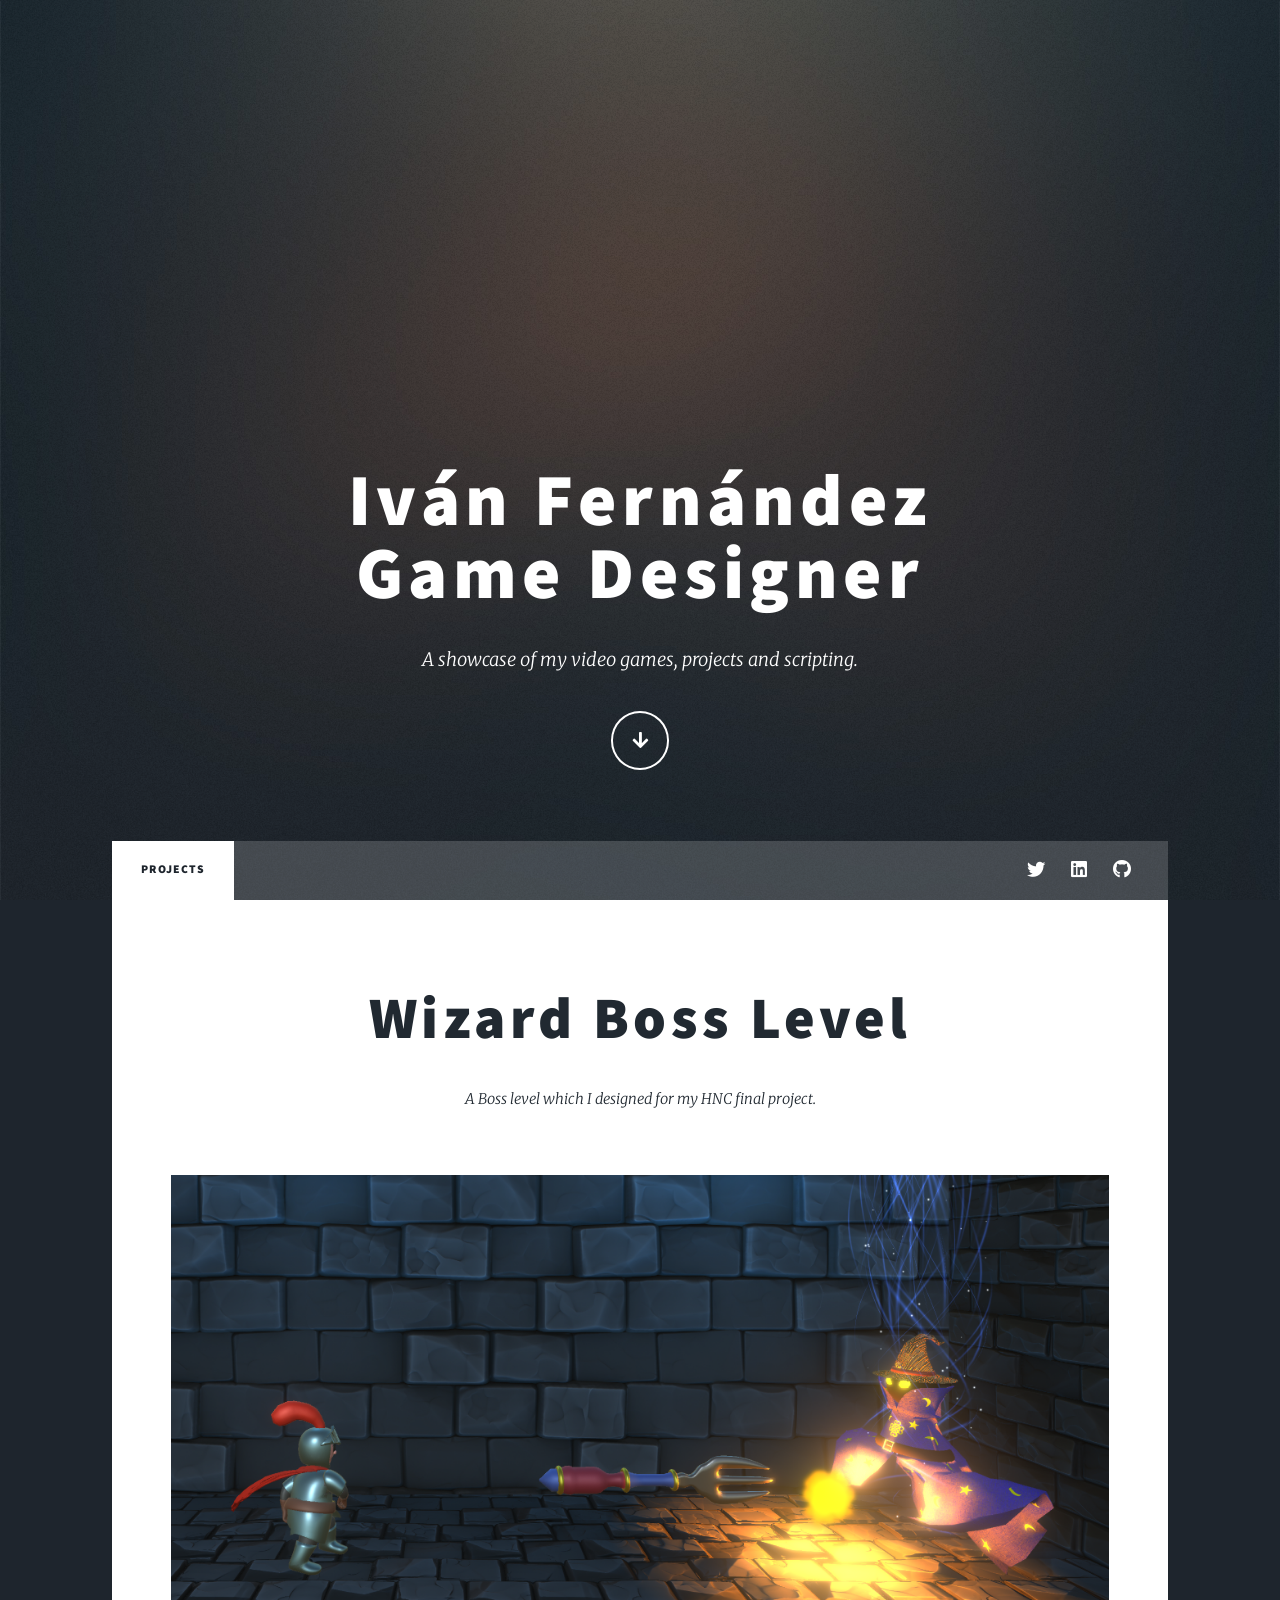
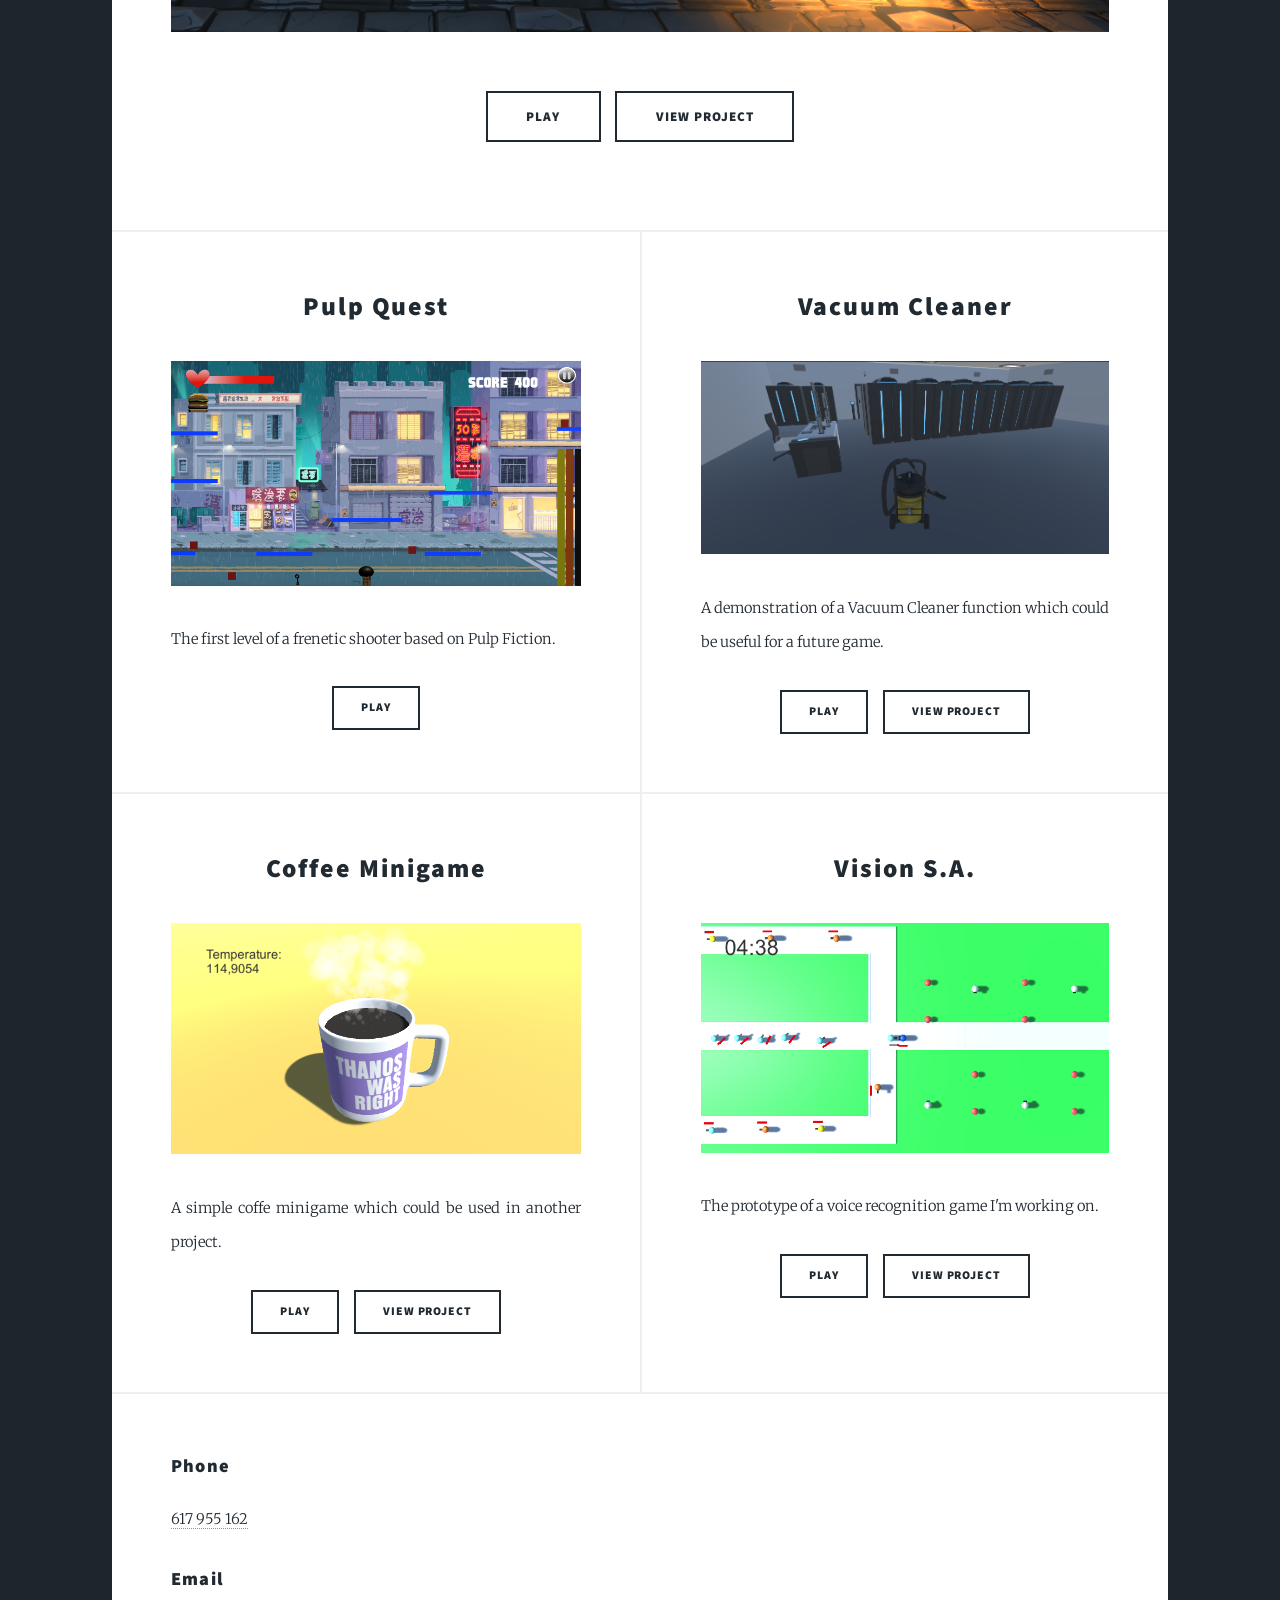
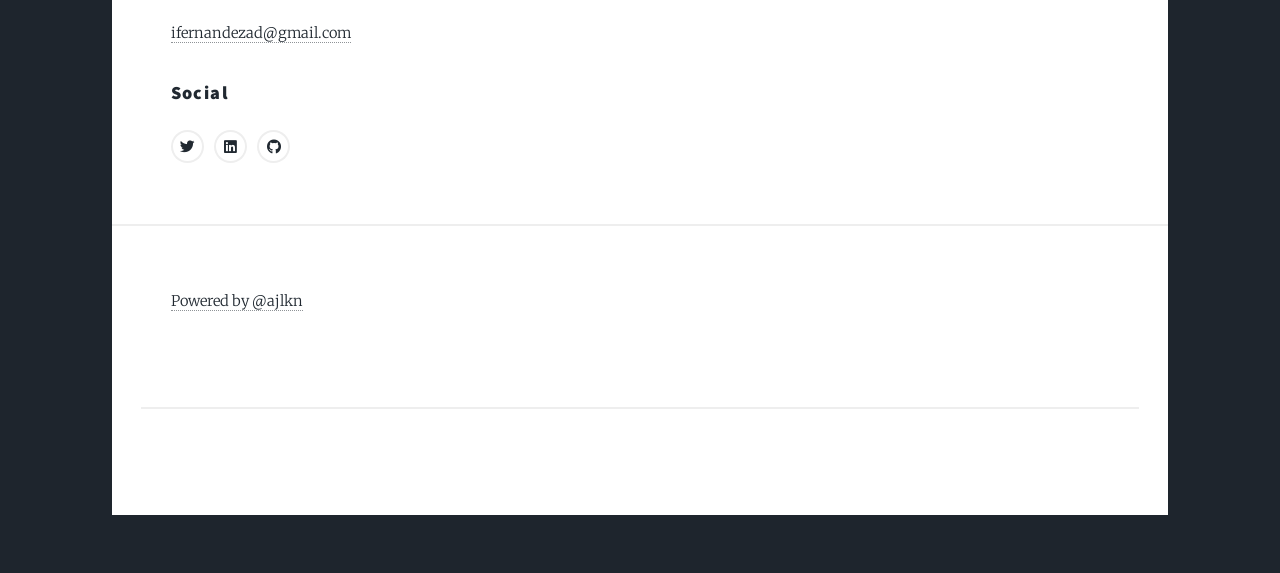
==== commit c1059923: "Add files via upload" ====
--- a/index.html
+++ b/index.html
@@ -56,8 +56,9 @@
 									</a></h2>
 									<p>A Boss level which I designed for my HNC final project.<br />									
 								</header>
-								<a href="https://github.com/ifernandezAD/Mage-Boss" class="image main"><img src="images/Mago5.png" alt="" /></a>
+								<a href="https://github.com/ifernandezAD/Mage-Boss" class="image main"><img src="images/HeavyScreenshot.png" alt="" /></a>
 								<ul class="actions special">
+									<li><a href="https://ivan-fernandez-perez.itch.io/heavy-knight" class="button large">Play</a></li>
 									<li><a href="https://github.com/ifernandezAD/Mage-Boss" class="button large">VIEW PROJECT</a></li>
 								</ul>
 							</article>
@@ -66,76 +67,58 @@
 							<section class="posts">
 								<article>
 									<header>
-										<span class="date">April 24, 2017</span>
-										<h2><a href="#">Sed magna<br />
-										ipsum faucibus</a></h2>
+										
+										<h2><a href="#">Pulp Quest<br />											
+									</a></h2>
 									</header>
-									<a href="#" class="image fit"><img src="images/pic02.jpg" alt="" /></a>
-									<p>Donec eget ex magna. Interdum et malesuada fames ac ante ipsum primis in faucibus. Pellentesque venenatis dolor imperdiet dolor mattis sagittis magna etiam.</p>
+									<a href="#" class="image fit"><img src="images/Pulp banner.png" alt="" /></a>
+									<p>The first level of a frenetic shooter based on Pulp Fiction.</p>
 									<ul class="actions special">
-										<li><a href="#" class="button">Full Story</a></li>
+										<li><a href="https://ivan-fernandez-perez.itch.io/pulp-quest" class="button">Play</a></li>									
+									</ul>
+								</article>
+								<article>
+								
+										
+										<h2><a href="#">Vacuum Cleaner
+
+										</a></h2>
+									</header>
+									<a href="#" class="image fit"><img src="images/Aspiradora.png" alt="" /></a>
+									<p>A demonstration of a Vacuum Cleaner function which could be useful for a future game.  </p>
+									<ul class="actions special">
+										<li><a href="https://ivan-fernandez-perez.itch.io/vacuum-cleaner" class="button">Play</a></li>
+										<li><a href="https://github.com/ifernandezAD/Barredora" class="button">View Project</a></li>
 									</ul>
 								</article>
 								<article>
 									<header>
-										<span class="date">April 22, 2017</span>
-										<h2><a href="#">Primis eget<br />
-										imperdiet lorem</a></h2>
+										
+										<h2><a href="#">Coffee Minigame<br />											
+									</a></h2>
 									</header>
-									<a href="#" class="image fit"><img src="images/pic03.jpg" alt="" /></a>
-									<p>Donec eget ex magna. Interdum et malesuada fames ac ante ipsum primis in faucibus. Pellentesque venenatis dolor imperdiet dolor mattis sagittis magna etiam.</p>
+									<a href="#" class="image fit"><img src="images/Coffe_Minigame.png" alt="" /></a>
+									<p>A simple coffe minigame which could be used in another project.</p>
 									<ul class="actions special">
-										<li><a href="#" class="button">Full Story</a></li>
+										<li><a href="https://ivan-fernandez-perez.itch.io/coffe-minigame" class="button">Play</a></li>
+										<li><a href="https://github.com/ifernandezAD/Project-Coffee" class="button">View Project</a></li>
 									</ul>
 								</article>
 								<article>
-									<header>
-										<span class="date">April 18, 2017</span>
-										<h2><a href="#">Ante mattis<br />
-										interdum dolor</a></h2>
+								
+										
+										<h2><a href="#">Vision S.A.
+
+										</a></h2>
 									</header>
-									<a href="#" class="image fit"><img src="images/pic04.jpg" alt="" /></a>
-									<p>Donec eget ex magna. Interdum et malesuada fames ac ante ipsum primis in faucibus. Pellentesque venenatis dolor imperdiet dolor mattis sagittis magna etiam.</p>
+									<a href="#" class="image fit"><img src="images/Vision_Prototype.png" alt="" /></a>
+									<p>The prototype of a voice recognition game I'm working on.  </p>
 									<ul class="actions special">
-										<li><a href="#" class="button">Full Story</a></li>
+										<li><a href="https://ivan-fernandez-perez.itch.io/the-guy-in-the-chair" class="button">Play</a></li>
+										<li><a href="https://github.com/ifernandezAD/The-Guy-In-The-Chair" class="button">View Project</a></li>
 									</ul>
 								</article>
-								<article>
-									<header>
-										<span class="date">April 14, 2017</span>
-										<h2><a href="#">Tempus sed<br />
-										nulla imperdiet</a></h2>
-									</header>
-									<a href="#" class="image fit"><img src="images/pic05.jpg" alt="" /></a>
-									<p>Donec eget ex magna. Interdum et malesuada fames ac ante ipsum primis in faucibus. Pellentesque venenatis dolor imperdiet dolor mattis sagittis magna etiam.</p>
-									<ul class="actions special">
-										<li><a href="#" class="button">Full Story</a></li>
-									</ul>
-								</article>
-								<article>
-									<header>
-										<span class="date">April 11, 2017</span>
-										<h2><a href="#">Odio magna<br />
-										sed consectetur</a></h2>
-									</header>
-									<a href="#" class="image fit"><img src="images/pic06.jpg" alt="" /></a>
-									<p>Donec eget ex magna. Interdum et malesuada fames ac ante ipsum primis in faucibus. Pellentesque venenatis dolor imperdiet dolor mattis sagittis magna etiam.</p>
-									<ul class="actions special">
-										<li><a href="#" class="button">Full Story</a></li>
-									</ul>
-								</article>
-								<article>
-									<header>
-										<span class="date">April 7, 2017</span>
-										<h2><a href="#">Augue lorem<br />
-										primis vestibulum</a></h2>
-									</header>
-									<a href="#" class="image fit"><img src="images/pic07.jpg" alt="" /></a>
-									<p>Donec eget ex magna. Interdum et malesuada fames ac ante ipsum primis in faucibus. Pellentesque venenatis dolor imperdiet dolor mattis sagittis magna etiam.</p>
-									<ul class="actions special">
-										<li><a href="#" class="button">Full Story</a></li>
-									</ul>
-								</article>
+								
 							</section>
 
 					
--- a/assets/css/main.css
+++ b/assets/css/main.css
@@ -1,12 +1,10 @@
-@import url(fontawesome-all.min.css);
+@import 'fontawesome-all.min.css';
 @import url("https://fonts.googleapis.com/css?family=Merriweather:300,700,300italic,700italic|Source+Sans+Pro:900");
-
-/*
-	Massively by HTML5 UP
-	html5up.net | @ajlkn
-	Free for personal and commercial use under the CCA 3.0 license (html5up.net/license)
+/*
+	Massively by HTML5 UP
+	html5up.net | @ajlkn
+	Free for personal and commercial use under the CCA 3.0 license (html5up.net/license)
 */
-
 html, body, div, span, applet, object,
 iframe, h1, h2, h3, h4, h5, h6, p, blockquote,
 pre, a, abbr, acronym, address, big, cite,
@@ -18,4672 +16,3809 @@
 canvas, details, embed, figure, figcaption,
 footer, header, hgroup, menu, nav, output, ruby,
 section, summary, time, mark, audio, video {
-	margin: 0;
-	padding: 0;
-	border: 0;
-	font-size: 100%;
-	font: inherit;
-	vertical-align: baseline;}
+  margin: 0;
+  padding: 0;
+  border: 0;
+  font-size: 100%;
+  font: inherit;
+  vertical-align: baseline;
+}
 
 article, aside, details, figcaption, figure,
 footer, header, hgroup, menu, nav, section {
-	display: block;}
+  display: block;
+}
 
 body {
-	line-height: 1;
+  line-height: 1;
 }
 
 ol, ul {
-	list-style: none;
+  list-style: none;
 }
 
 blockquote, q {
-	quotes: none;
-}
-
-	blockquote:before, blockquote:after, q:before, q:after {
-		content: '';
-		content: none;
-	}
+  quotes: none;
+}
+blockquote:before, blockquote:after, q:before, q:after {
+  content: "";
+  content: none;
+}
 
 table {
-	border-collapse: collapse;
-	border-spacing: 0;
+  border-collapse: collapse;
+  border-spacing: 0;
 }
 
 body {
-	-webkit-text-size-adjust: none;
+  -webkit-text-size-adjust: none;
 }
 
 mark {
-	background-color: transparent;
-	color: inherit;
+  background-color: transparent;
+  color: inherit;
 }
 
 input::-moz-focus-inner {
-	border: 0;
-	padding: 0;
+  border: 0;
+  padding: 0;
 }
 
 input, select, textarea {
-	-moz-appearance: none;
-	-webkit-appearance: none;
-	-ms-appearance: none;
-	appearance: none;
+  -moz-appearance: none;
+  -webkit-appearance: none;
+  -ms-appearance: none;
+  appearance: none;
 }
 
 /* Basic */
-
-	@-ms-viewport {
-		width: device-width;
-	}
-
-	body {
-		-ms-overflow-style: scrollbar;
-	}
-
-	@media screen and (max-width: 480px) {
-
-		html, body {
-			min-width: 320px;
-		}
-
-	}
-
-	html {
-		box-sizing: border-box;
-	}
-
-	*, *:before, *:after {
-		box-sizing: inherit;
-	}
-
-	body {
-		background-color: #1e252d;
-	}
-
-		body.is-preload *, body.is-preload *:before, body.is-preload *:after {
-			-moz-animation: none !important;
-			-webkit-animation: none !important;
-			-ms-animation: none !important;
-			animation: none !important;
-			-moz-transition: none !important;
-			-webkit-transition: none !important;
-			-ms-transition: none !important;
-			transition: none !important;
-		}
+@-ms-viewport {
+  width: device-width;
+}
+body {
+  -ms-overflow-style: scrollbar;
+}
+
+@media screen and (max-width: 480px) {
+  html, body {
+    min-width: 320px;
+  }
+}
+html {
+  box-sizing: border-box;
+}
+
+*, *:before, *:after {
+  box-sizing: inherit;
+}
+
+body {
+  background-color: #1e252d;
+}
+body.is-preload *, body.is-preload *:before, body.is-preload *:after {
+  -moz-animation: none !important;
+  -webkit-animation: none !important;
+  -ms-animation: none !important;
+  animation: none !important;
+  -moz-transition: none !important;
+  -webkit-transition: none !important;
+  -ms-transition: none !important;
+  transition: none !important;
+}
 
 /* Type */
-
-	html {
-		font-size: 16pt;
-	}
-
-		@media screen and (max-width: 1680px) {
-
-			html {
-				font-size: 12pt;
-			}
-
-		}
-
-		@media screen and (max-width: 1280px) {
-
-			html {
-				font-size: 11pt;
-			}
-
-		}
-
-		@media screen and (max-width: 360px) {
-
-			html {
-				font-size: 10pt;
-			}
-
-		}
-
-	body {
-		color: #212931;
-	}
-
-	body, input, select, textarea {
-		font-family: "Merriweather", Georgia, serif;
-		font-weight: 300;
-		font-size: 1rem;
-		line-height: 2.375;
-	}
-
-	a {
-		-moz-transition: color 0.2s ease-in-out, background-color 0.2s ease-in-out, border-color 0.2s ease-in-out, box-shadow 0.2s ease-in-out;
-		-webkit-transition: color 0.2s ease-in-out, background-color 0.2s ease-in-out, border-color 0.2s ease-in-out, box-shadow 0.2s ease-in-out;
-		-ms-transition: color 0.2s ease-in-out, background-color 0.2s ease-in-out, border-color 0.2s ease-in-out, box-shadow 0.2s ease-in-out;
-		transition: color 0.2s ease-in-out, background-color 0.2s ease-in-out, border-color 0.2s ease-in-out, box-shadow 0.2s ease-in-out;
-		border-bottom: dotted 1px;
-		text-decoration: none;
-	}
-
-		a:hover {
-			border-bottom-color: transparent;
-		}
-
-	strong, b {
-		font-weight: 600;
-	}
-
-	em, i {
-		font-style: italic;
-	}
-
-	p {
-		text-align: justify;
-		margin: 0 0 2rem 0;
-	}
-
-	h1, h2, h3, h4, h5, h6 {
-		font-family: "Source Sans Pro", Helvetica, sans-serif;
-		font-weight: 900;
-		line-height: 1.5;
-		letter-spacing: 0.075em;
-		text-transform: uppercase;
-		margin: 0 0 1rem 0;
-	}
-
-		h1 a, h2 a, h3 a, h4 a, h5 a, h6 a {
-			border-bottom: 0;
-			color: inherit;
-			text-decoration: none;
-		}
-
-	h1 {
-		font-size: 4rem;
-		line-height: 1.1;
-		margin: 0 0 2rem 0;
-	}
-
-	h2 {
-		font-size: 1.75rem;
-		line-height: 1.3;
-		margin: 0 0 1.5rem 0;
-	}
-
-	h3 {
-		font-size: 1.25rem;
-		margin: 0 0 1.5rem 0;
-	}
-
-	h4 {
-		font-size: 1rem;
-	}
-
-	h5 {
-		font-size: 0.9rem;
-	}
-
-	h6 {
-		font-size: 0.8rem;
-	}
-
-	sub {
-		font-size: 0.8rem;
-		position: relative;
-		top: 0.5rem;
-	}
-
-	sup {
-		font-size: 0.8rem;
-		position: relative;
-		top: -0.5rem;
-	}
-
-	blockquote {
-		border-left: solid 4px;
-		font-style: italic;
-		margin: 0 0 2rem 0;
-		padding: 0.5rem 0 0.5rem 2rem;
-	}
-
-	code {
-		border: solid 2px;
-		font-family: "Courier New", monospace;
-		font-size: 0.9rem;
-		margin: 0 0.25rem;
-		padding: 0.25rem 0.65rem;
-	}
-
-	pre {
-		-webkit-overflow-scrolling: touch;
-		font-family: "Courier New", monospace;
-		font-size: 0.9rem;
-		margin: 0 0 2rem 0;
-	}
-
-		pre code {
-			display: block;
-			line-height: 1.75;
-			padding: 1rem 1.5rem;
-			overflow-x: auto;
-		}
-
-	hr {
-		border: 0;
-		border-bottom: solid 2px;
-		margin: 3rem 0;
-	}
-
-		hr.major {
-			margin: 5rem 0;
-		}
-
-	.align-left {
-		text-align: left;
-	}
-
-	.align-center {
-		text-align: center;
-	}
-
-	.align-right {
-		text-align: right;
-	}
-
-	input, select, textarea {
-		color: #212931;
-	}
-
-	a {
-		color: #212931;
-		border-bottom-color: rgba(33, 41, 49, 0.5);
-	}
-
-		a:hover {
-			border-bottom-color: transparent;
-			color: #18bfef !important;
-		}
-
-	strong, b {
-		color: #212931;
-	}
-
-	h1, h2, h3, h4, h5, h6 {
-		color: #212931;
-	}
-
-	blockquote {
-		border-left-color: #eeeeee;
-	}
-
-	code {
-		background: rgba(220, 220, 220, 0.25);
-		border-color: #eeeeee;
-	}
-
-	hr {
-		border-bottom-color: #eeeeee;
-	}
+html {
+  font-size: 16pt;
+}
+@media screen and (max-width: 1680px) {
+  html {
+    font-size: 12pt;
+  }
+}
+@media screen and (max-width: 1280px) {
+  html {
+    font-size: 11pt;
+  }
+}
+@media screen and (max-width: 360px) {
+  html {
+    font-size: 10pt;
+  }
+}
+
+body {
+  color: #212931;
+}
+
+body, input, select, textarea {
+  font-family: "Merriweather", Georgia, serif;
+  font-weight: 300;
+  font-size: 1rem;
+  line-height: 2.375;
+}
+
+a {
+  -moz-transition: color 0.2s ease-in-out, background-color 0.2s ease-in-out, border-color 0.2s ease-in-out, box-shadow 0.2s ease-in-out;
+  -webkit-transition: color 0.2s ease-in-out, background-color 0.2s ease-in-out, border-color 0.2s ease-in-out, box-shadow 0.2s ease-in-out;
+  -ms-transition: color 0.2s ease-in-out, background-color 0.2s ease-in-out, border-color 0.2s ease-in-out, box-shadow 0.2s ease-in-out;
+  transition: color 0.2s ease-in-out, background-color 0.2s ease-in-out, border-color 0.2s ease-in-out, box-shadow 0.2s ease-in-out;
+  border-bottom: dotted 1px;
+  text-decoration: none;
+}
+a:hover {
+  border-bottom-color: transparent;
+}
+
+strong, b {
+  font-weight: 600;
+}
+
+em, i {
+  font-style: italic;
+}
+
+p {
+  text-align: justify;
+  margin: 0 0 2rem 0;
+}
+
+h1, h2, h3, h4, h5, h6 {
+  font-family: "Source Sans Pro", Helvetica, sans-serif;
+  font-weight: 900;
+  line-height: 1.5;
+  letter-spacing: 0.075em;
+  margin: 0 0 1rem 0;
+}
+h1 a, h2 a, h3 a, h4 a, h5 a, h6 a {
+  border-bottom: 0;
+  color: inherit;
+  text-decoration: none;
+}
+
+h1 {
+  font-size: 4rem;
+  line-height: 1.1;
+  margin: 0 0 2rem 0;
+}
+
+h2 {
+  font-size: 1.75rem;
+  line-height: 1.3;
+  margin: 0 0 1.5rem 0;
+}
+
+h3 {
+  font-size: 1.25rem;
+  margin: 0 0 1.5rem 0;
+}
+
+h4 {
+  font-size: 1rem;
+}
+
+h5 {
+  font-size: 0.9rem;
+}
+
+h6 {
+  font-size: 0.8rem;
+}
+
+sub {
+  font-size: 0.8rem;
+  position: relative;
+  top: 0.5rem;
+}
+
+sup {
+  font-size: 0.8rem;
+  position: relative;
+  top: -0.5rem;
+}
+
+blockquote {
+  border-left: solid 4px;
+  font-style: italic;
+  margin: 0 0 2rem 0;
+  padding: 0.5rem 0 0.5rem 2rem;
+}
+
+code {
+  border: solid 2px;
+  font-family: "Courier New", monospace;
+  font-size: 0.9rem;
+  margin: 0 0.25rem;
+  padding: 0.25rem 0.65rem;
+}
+
+pre {
+  -webkit-overflow-scrolling: touch;
+  font-family: "Courier New", monospace;
+  font-size: 0.9rem;
+  margin: 0 0 2rem 0;
+}
+pre code {
+  display: block;
+  line-height: 1.75;
+  padding: 1rem 1.5rem;
+  overflow-x: auto;
+}
+
+hr {
+  border: 0;
+  border-bottom: solid 2px;
+  margin: 3rem 0;
+}
+hr.major {
+  margin: 5rem 0;
+}
+
+.align-left {
+  text-align: left;
+}
+
+.align-center {
+  text-align: center;
+}
+
+.align-right {
+  text-align: right;
+}
+
+input, select, textarea {
+  color: #212931;
+}
+
+a {
+  color: #212931;
+  border-bottom-color: rgba(33, 41, 49, 0.5);
+}
+a:hover {
+  border-bottom-color: transparent;
+  color: #18bfef !important;
+}
+
+strong, b {
+  color: #212931;
+}
+
+h1, h2, h3, h4, h5, h6 {
+  color: #212931;
+}
+
+blockquote {
+  border-left-color: #eeeeee;
+}
+
+code {
+  background: rgba(220, 220, 220, 0.25);
+  border-color: #eeeeee;
+}
+
+hr {
+  border-bottom-color: #eeeeee;
+}
 
 /* Row */
-
-	.row {
-		display: flex;
-		flex-wrap: wrap;
-		box-sizing: border-box;
-		align-items: stretch;
-	}
-
-		.row > * {
-			box-sizing: border-box;
-		}
-
-		.row.gtr-uniform > * > :last-child {
-			margin-bottom: 0;
-		}
-
-		.row.aln-left {
-			justify-content: flex-start;
-		}
-
-		.row.aln-center {
-			justify-content: center;
-		}
-
-		.row.aln-right {
-			justify-content: flex-end;
-		}
-
-		.row.aln-top {
-			align-items: flex-start;
-		}
-
-		.row.aln-middle {
-			align-items: center;
-		}
-
-		.row.aln-bottom {
-			align-items: flex-end;
-		}
-
-		.row > .imp {
-			order: -1;
-		}
-
-		.row > .col-1 {
-			width: 8.33333%;
-		}
-
-		.row > .off-1 {
-			margin-left: 8.33333%;
-		}
-
-		.row > .col-2 {
-			width: 16.66667%;
-		}
-
-		.row > .off-2 {
-			margin-left: 16.66667%;
-		}
-
-		.row > .col-3 {
-			width: 25%;
-		}
-
-		.row > .off-3 {
-			margin-left: 25%;
-		}
-
-		.row > .col-4 {
-			width: 33.33333%;
-		}
-
-		.row > .off-4 {
-			margin-left: 33.33333%;
-		}
-
-		.row > .col-5 {
-			width: 41.66667%;
-		}
-
-		.row > .off-5 {
-			margin-left: 41.66667%;
-		}
-
-		.row > .col-6 {
-			width: 50%;
-		}
-
-		.row > .off-6 {
-			margin-left: 50%;
-		}
-
-		.row > .col-7 {
-			width: 58.33333%;
-		}
-
-		.row > .off-7 {
-			margin-left: 58.33333%;
-		}
-
-		.row > .col-8 {
-			width: 66.66667%;
-		}
-
-		.row > .off-8 {
-			margin-left: 66.66667%;
-		}
-
-		.row > .col-9 {
-			width: 75%;
-		}
-
-		.row > .off-9 {
-			margin-left: 75%;
-		}
-
-		.row > .col-10 {
-			width: 83.33333%;
-		}
-
-		.row > .off-10 {
-			margin-left: 83.33333%;
-		}
-
-		.row > .col-11 {
-			width: 91.66667%;
-		}
-
-		.row > .off-11 {
-			margin-left: 91.66667%;
-		}
-
-		.row > .col-12 {
-			width: 100%;
-		}
-
-		.row > .off-12 {
-			margin-left: 100%;
-		}
-
-		.row.gtr-0 {
-			margin-top: 0;
-			margin-left: 0rem;
-		}
-
-			.row.gtr-0 > * {
-				padding: 0 0 0 0rem;
-			}
-
-			.row.gtr-0.gtr-uniform {
-				margin-top: 0rem;
-			}
-
-				.row.gtr-0.gtr-uniform > * {
-					padding-top: 0rem;
-				}
-
-		.row.gtr-25 {
-			margin-top: 0;
-			margin-left: -0.375rem;
-		}
-
-			.row.gtr-25 > * {
-				padding: 0 0 0 0.375rem;
-			}
-
-			.row.gtr-25.gtr-uniform {
-				margin-top: -0.375rem;
-			}
-
-				.row.gtr-25.gtr-uniform > * {
-					padding-top: 0.375rem;
-				}
-
-		.row.gtr-50 {
-			margin-top: 0;
-			margin-left: -0.75rem;
-		}
-
-			.row.gtr-50 > * {
-				padding: 0 0 0 0.75rem;
-			}
-
-			.row.gtr-50.gtr-uniform {
-				margin-top: -0.75rem;
-			}
-
-				.row.gtr-50.gtr-uniform > * {
-					padding-top: 0.75rem;
-				}
-
-		.row {
-			margin-top: 0;
-			margin-left: -1.5rem;
-		}
-
-			.row > * {
-				padding: 0 0 0 1.5rem;
-			}
-
-			.row.gtr-uniform {
-				margin-top: -1.5rem;
-			}
-
-				.row.gtr-uniform > * {
-					padding-top: 1.5rem;
-				}
-
-		.row.gtr-150 {
-			margin-top: 0;
-			margin-left: -2.25rem;
-		}
-
-			.row.gtr-150 > * {
-				padding: 0 0 0 2.25rem;
-			}
-
-			.row.gtr-150.gtr-uniform {
-				margin-top: -2.25rem;
-			}
-
-				.row.gtr-150.gtr-uniform > * {
-					padding-top: 2.25rem;
-				}
-
-		.row.gtr-200 {
-			margin-top: 0;
-			margin-left: -3rem;
-		}
-
-			.row.gtr-200 > * {
-				padding: 0 0 0 3rem;
-			}
-
-			.row.gtr-200.gtr-uniform {
-				margin-top: -3rem;
-			}
-
-				.row.gtr-200.gtr-uniform > * {
-					padding-top: 3rem;
-				}
-
-		@media screen and (max-width: 1680px) {
-
-			.row {
-				display: flex;
-				flex-wrap: wrap;
-				box-sizing: border-box;
-				align-items: stretch;
-			}
-
-				.row > * {
-					box-sizing: border-box;
-				}
-
-				.row.gtr-uniform > * > :last-child {
-					margin-bottom: 0;
-				}
-
-				.row.aln-left {
-					justify-content: flex-start;
-				}
-
-				.row.aln-center {
-					justify-content: center;
-				}
-
-				.row.aln-right {
-					justify-content: flex-end;
-				}
-
-				.row.aln-top {
-					align-items: flex-start;
-				}
-
-				.row.aln-middle {
-					align-items: center;
-				}
-
-				.row.aln-bottom {
-					align-items: flex-end;
-				}
-
-				.row > .imp-xlarge {
-					order: -1;
-				}
-
-				.row > .col-1-xlarge {
-					width: 8.33333%;
-				}
-
-				.row > .off-1-xlarge {
-					margin-left: 8.33333%;
-				}
-
-				.row > .col-2-xlarge {
-					width: 16.66667%;
-				}
-
-				.row > .off-2-xlarge {
-					margin-left: 16.66667%;
-				}
-
-				.row > .col-3-xlarge {
-					width: 25%;
-				}
-
-				.row > .off-3-xlarge {
-					margin-left: 25%;
-				}
-
-				.row > .col-4-xlarge {
-					width: 33.33333%;
-				}
-
-				.row > .off-4-xlarge {
-					margin-left: 33.33333%;
-				}
-
-				.row > .col-5-xlarge {
-					width: 41.66667%;
-				}
-
-				.row > .off-5-xlarge {
-					margin-left: 41.66667%;
-				}
-
-				.row > .col-6-xlarge {
-					width: 50%;
-				}
-
-				.row > .off-6-xlarge {
-					margin-left: 50%;
-				}
-
-				.row > .col-7-xlarge {
-					width: 58.33333%;
-				}
-
-				.row > .off-7-xlarge {
-					margin-left: 58.33333%;
-				}
-
-				.row > .col-8-xlarge {
-					width: 66.66667%;
-				}
-
-				.row > .off-8-xlarge {
-					margin-left: 66.66667%;
-				}
-
-				.row > .col-9-xlarge {
-					width: 75%;
-				}
-
-				.row > .off-9-xlarge {
-					margin-left: 75%;
-				}
-
-				.row > .col-10-xlarge {
-					width: 83.33333%;
-				}
-
-				.row > .off-10-xlarge {
-					margin-left: 83.33333%;
-				}
-
-				.row > .col-11-xlarge {
-					width: 91.66667%;
-				}
-
-				.row > .off-11-xlarge {
-					margin-left: 91.66667%;
-				}
-
-				.row > .col-12-xlarge {
-					width: 100%;
-				}
-
-				.row > .off-12-xlarge {
-					margin-left: 100%;
-				}
-
-				.row.gtr-0 {
-					margin-top: 0;
-					margin-left: 0rem;
-				}
-
-					.row.gtr-0 > * {
-						padding: 0 0 0 0rem;
-					}
-
-					.row.gtr-0.gtr-uniform {
-						margin-top: 0rem;
-					}
-
-						.row.gtr-0.gtr-uniform > * {
-							padding-top: 0rem;
-						}
-
-				.row.gtr-25 {
-					margin-top: 0;
-					margin-left: -0.375rem;
-				}
-
-					.row.gtr-25 > * {
-						padding: 0 0 0 0.375rem;
-					}
-
-					.row.gtr-25.gtr-uniform {
-						margin-top: -0.375rem;
-					}
-
-						.row.gtr-25.gtr-uniform > * {
-							padding-top: 0.375rem;
-						}
-
-				.row.gtr-50 {
-					margin-top: 0;
-					margin-left: -0.75rem;
-				}
-
-					.row.gtr-50 > * {
-						padding: 0 0 0 0.75rem;
-					}
-
-					.row.gtr-50.gtr-uniform {
-						margin-top: -0.75rem;
-					}
-
-						.row.gtr-50.gtr-uniform > * {
-							padding-top: 0.75rem;
-						}
-
-				.row {
-					margin-top: 0;
-					margin-left: -1.5rem;
-				}
-
-					.row > * {
-						padding: 0 0 0 1.5rem;
-					}
-
-					.row.gtr-uniform {
-						margin-top: -1.5rem;
-					}
-
-						.row.gtr-uniform > * {
-							padding-top: 1.5rem;
-						}
-
-				.row.gtr-150 {
-					margin-top: 0;
-					margin-left: -2.25rem;
-				}
-
-					.row.gtr-150 > * {
-						padding: 0 0 0 2.25rem;
-					}
-
-					.row.gtr-150.gtr-uniform {
-						margin-top: -2.25rem;
-					}
-
-						.row.gtr-150.gtr-uniform > * {
-							padding-top: 2.25rem;
-						}
-
-				.row.gtr-200 {
-					margin-top: 0;
-					margin-left: -3rem;
-				}
-
-					.row.gtr-200 > * {
-						padding: 0 0 0 3rem;
-					}
-
-					.row.gtr-200.gtr-uniform {
-						margin-top: -3rem;
-					}
-
-						.row.gtr-200.gtr-uniform > * {
-							padding-top: 3rem;
-						}
-
-		}
-
-		@media screen and (max-width: 1280px) {
-
-			.row {
-				display: flex;
-				flex-wrap: wrap;
-				box-sizing: border-box;
-				align-items: stretch;
-			}
-
-				.row > * {
-					box-sizing: border-box;
-				}
-
-				.row.gtr-uniform > * > :last-child {
-					margin-bottom: 0;
-				}
-
-				.row.aln-left {
-					justify-content: flex-start;
-				}
-
-				.row.aln-center {
-					justify-content: center;
-				}
-
-				.row.aln-right {
-					justify-content: flex-end;
-				}
-
-				.row.aln-top {
-					align-items: flex-start;
-				}
-
-				.row.aln-middle {
-					align-items: center;
-				}
-
-				.row.aln-bottom {
-					align-items: flex-end;
-				}
-
-				.row > .imp-large {
-					order: -1;
-				}
-
-				.row > .col-1-large {
-					width: 8.33333%;
-				}
-
-				.row > .off-1-large {
-					margin-left: 8.33333%;
-				}
-
-				.row > .col-2-large {
-					width: 16.66667%;
-				}
-
-				.row > .off-2-large {
-					margin-left: 16.66667%;
-				}
-
-				.row > .col-3-large {
-					width: 25%;
-				}
-
-				.row > .off-3-large {
-					margin-left: 25%;
-				}
-
-				.row > .col-4-large {
-					width: 33.33333%;
-				}
-
-				.row > .off-4-large {
-					margin-left: 33.33333%;
-				}
-
-				.row > .col-5-large {
-					width: 41.66667%;
-				}
-
-				.row > .off-5-large {
-					margin-left: 41.66667%;
-				}
-
-				.row > .col-6-large {
-					width: 50%;
-				}
-
-				.row > .off-6-large {
-					margin-left: 50%;
-				}
-
-				.row > .col-7-large {
-					width: 58.33333%;
-				}
-
-				.row > .off-7-large {
-					margin-left: 58.33333%;
-				}
-
-				.row > .col-8-large {
-					width: 66.66667%;
-				}
-
-				.row > .off-8-large {
-					margin-left: 66.66667%;
-				}
-
-				.row > .col-9-large {
-					width: 75%;
-				}
-
-				.row > .off-9-large {
-					margin-left: 75%;
-				}
-
-				.row > .col-10-large {
-					width: 83.33333%;
-				}
-
-				.row > .off-10-large {
-					margin-left: 83.33333%;
-				}
-
-				.row > .col-11-large {
-					width: 91.66667%;
-				}
-
-				.row > .off-11-large {
-					margin-left: 91.66667%;
-				}
-
-				.row > .col-12-large {
-					width: 100%;
-				}
-
-				.row > .off-12-large {
-					margin-left: 100%;
-				}
-
-				.row.gtr-0 {
-					margin-top: 0;
-					margin-left: 0rem;
-				}
-
-					.row.gtr-0 > * {
-						padding: 0 0 0 0rem;
-					}
-
-					.row.gtr-0.gtr-uniform {
-						margin-top: 0rem;
-					}
-
-						.row.gtr-0.gtr-uniform > * {
-							padding-top: 0rem;
-						}
-
-				.row.gtr-25 {
-					margin-top: 0;
-					margin-left: -0.375rem;
-				}
-
-					.row.gtr-25 > * {
-						padding: 0 0 0 0.375rem;
-					}
-
-					.row.gtr-25.gtr-uniform {
-						margin-top: -0.375rem;
-					}
-
-						.row.gtr-25.gtr-uniform > * {
-							padding-top: 0.375rem;
-						}
-
-				.row.gtr-50 {
-					margin-top: 0;
-					margin-left: -0.75rem;
-				}
-
-					.row.gtr-50 > * {
-						padding: 0 0 0 0.75rem;
-					}
-
-					.row.gtr-50.gtr-uniform {
-						margin-top: -0.75rem;
-					}
-
-						.row.gtr-50.gtr-uniform > * {
-							padding-top: 0.75rem;
-						}
-
-				.row {
-					margin-top: 0;
-					margin-left: -1.5rem;
-				}
-
-					.row > * {
-						padding: 0 0 0 1.5rem;
-					}
-
-					.row.gtr-uniform {
-						margin-top: -1.5rem;
-					}
-
-						.row.gtr-uniform > * {
-							padding-top: 1.5rem;
-						}
-
-				.row.gtr-150 {
-					margin-top: 0;
-					margin-left: -2.25rem;
-				}
-
-					.row.gtr-150 > * {
-						padding: 0 0 0 2.25rem;
-					}
-
-					.row.gtr-150.gtr-uniform {
-						margin-top: -2.25rem;
-					}
-
-						.row.gtr-150.gtr-uniform > * {
-							padding-top: 2.25rem;
-						}
-
-				.row.gtr-200 {
-					margin-top: 0;
-					margin-left: -3rem;
-				}
-
-					.row.gtr-200 > * {
-						padding: 0 0 0 3rem;
-					}
-
-					.row.gtr-200.gtr-uniform {
-						margin-top: -3rem;
-					}
-
-						.row.gtr-200.gtr-uniform > * {
-							padding-top: 3rem;
-						}
-
-		}
-
-		@media screen and (max-width: 980px) {
-
-			.row {
-				display: flex;
-				flex-wrap: wrap;
-				box-sizing: border-box;
-				align-items: stretch;
-			}
-
-				.row > * {
-					box-sizing: border-box;
-				}
-
-				.row.gtr-uniform > * > :last-child {
-					margin-bottom: 0;
-				}
-
-				.row.aln-left {
-					justify-content: flex-start;
-				}
-
-				.row.aln-center {
-					justify-content: center;
-				}
-
-				.row.aln-right {
-					justify-content: flex-end;
-				}
-
-				.row.aln-top {
-					align-items: flex-start;
-				}
-
-				.row.aln-middle {
-					align-items: center;
-				}
-
-				.row.aln-bottom {
-					align-items: flex-end;
-				}
-
-				.row > .imp-medium {
-					order: -1;
-				}
-
-				.row > .col-1-medium {
-					width: 8.33333%;
-				}
-
-				.row > .off-1-medium {
-					margin-left: 8.33333%;
-				}
-
-				.row > .col-2-medium {
-					width: 16.66667%;
-				}
-
-				.row > .off-2-medium {
-					margin-left: 16.66667%;
-				}
-
-				.row > .col-3-medium {
-					width: 25%;
-				}
-
-				.row > .off-3-medium {
-					margin-left: 25%;
-				}
-
-				.row > .col-4-medium {
-					width: 33.33333%;
-				}
-
-				.row > .off-4-medium {
-					margin-left: 33.33333%;
-				}
-
-				.row > .col-5-medium {
-					width: 41.66667%;
-				}
-
-				.row > .off-5-medium {
-					margin-left: 41.66667%;
-				}
-
-				.row > .col-6-medium {
-					width: 50%;
-				}
-
-				.row > .off-6-medium {
-					margin-left: 50%;
-				}
-
-				.row > .col-7-medium {
-					width: 58.33333%;
-				}
-
-				.row > .off-7-medium {
-					margin-left: 58.33333%;
-				}
-
-				.row > .col-8-medium {
-					width: 66.66667%;
-				}
-
-				.row > .off-8-medium {
-					margin-left: 66.66667%;
-				}
-
-				.row > .col-9-medium {
-					width: 75%;
-				}
-
-				.row > .off-9-medium {
-					margin-left: 75%;
-				}
-
-				.row > .col-10-medium {
-					width: 83.33333%;
-				}
-
-				.row > .off-10-medium {
-					margin-left: 83.33333%;
-				}
-
-				.row > .col-11-medium {
-					width: 91.66667%;
-				}
-
-				.row > .off-11-medium {
-					margin-left: 91.66667%;
-				}
-
-				.row > .col-12-medium {
-					width: 100%;
-				}
-
-				.row > .off-12-medium {
-					margin-left: 100%;
-				}
-
-				.row.gtr-0 {
-					margin-top: 0;
-					margin-left: 0rem;
-				}
-
-					.row.gtr-0 > * {
-						padding: 0 0 0 0rem;
-					}
-
-					.row.gtr-0.gtr-uniform {
-						margin-top: 0rem;
-					}
-
-						.row.gtr-0.gtr-uniform > * {
-							padding-top: 0rem;
-						}
-
-				.row.gtr-25 {
-					margin-top: 0;
-					margin-left: -0.375rem;
-				}
-
-					.row.gtr-25 > * {
-						padding: 0 0 0 0.375rem;
-					}
-
-					.row.gtr-25.gtr-uniform {
-						margin-top: -0.375rem;
-					}
-
-						.row.gtr-25.gtr-uniform > * {
-							padding-top: 0.375rem;
-						}
-
-				.row.gtr-50 {
-					margin-top: 0;
-					margin-left: -0.75rem;
-				}
-
-					.row.gtr-50 > * {
-						padding: 0 0 0 0.75rem;
-					}
-
-					.row.gtr-50.gtr-uniform {
-						margin-top: -0.75rem;
-					}
-
-						.row.gtr-50.gtr-uniform > * {
-							padding-top: 0.75rem;
-						}
-
-				.row {
-					margin-top: 0;
-					margin-left: -1.5rem;
-				}
-
-					.row > * {
-						padding: 0 0 0 1.5rem;
-					}
-
-					.row.gtr-uniform {
-						margin-top: -1.5rem;
-					}
-
-						.row.gtr-uniform > * {
-							padding-top: 1.5rem;
-						}
-
-				.row.gtr-150 {
-					margin-top: 0;
-					margin-left: -2.25rem;
-				}
-
-					.row.gtr-150 > * {
-						padding: 0 0 0 2.25rem;
-					}
-
-					.row.gtr-150.gtr-uniform {
-						margin-top: -2.25rem;
-					}
-
-						.row.gtr-150.gtr-uniform > * {
-							padding-top: 2.25rem;
-						}
-
-				.row.gtr-200 {
-					margin-top: 0;
-					margin-left: -3rem;
-				}
-
-					.row.gtr-200 > * {
-						padding: 0 0 0 3rem;
-					}
-
-					.row.gtr-200.gtr-uniform {
-						margin-top: -3rem;
-					}
-
-						.row.gtr-200.gtr-uniform > * {
-							padding-top: 3rem;
-						}
-
-		}
-
-		@media screen and (max-width: 736px) {
-
-			.row {
-				display: flex;
-				flex-wrap: wrap;
-				box-sizing: border-box;
-				align-items: stretch;
-			}
-
-				.row > * {
-					box-sizing: border-box;
-				}
-
-				.row.gtr-uniform > * > :last-child {
-					margin-bottom: 0;
-				}
-
-				.row.aln-left {
-					justify-content: flex-start;
-				}
-
-				.row.aln-center {
-					justify-content: center;
-				}
-
-				.row.aln-right {
-					justify-content: flex-end;
-				}
-
-				.row.aln-top {
-					align-items: flex-start;
-				}
-
-				.row.aln-middle {
-					align-items: center;
-				}
-
-				.row.aln-bottom {
-					align-items: flex-end;
-				}
-
-				.row > .imp-small {
-					order: -1;
-				}
-
-				.row > .col-1-small {
-					width: 8.33333%;
-				}
-
-				.row > .off-1-small {
-					margin-left: 8.33333%;
-				}
-
-				.row > .col-2-small {
-					width: 16.66667%;
-				}
-
-				.row > .off-2-small {
-					margin-left: 16.66667%;
-				}
-
-				.row > .col-3-small {
-					width: 25%;
-				}
-
-				.row > .off-3-small {
-					margin-left: 25%;
-				}
-
-				.row > .col-4-small {
-					width: 33.33333%;
-				}
-
-				.row > .off-4-small {
-					margin-left: 33.33333%;
-				}
-
-				.row > .col-5-small {
-					width: 41.66667%;
-				}
-
-				.row > .off-5-small {
-					margin-left: 41.66667%;
-				}
-
-				.row > .col-6-small {
-					width: 50%;
-				}
-
-				.row > .off-6-small {
-					margin-left: 50%;
-				}
-
-				.row > .col-7-small {
-					width: 58.33333%;
-				}
-
-				.row > .off-7-small {
-					margin-left: 58.33333%;
-				}
-
-				.row > .col-8-small {
-					width: 66.66667%;
-				}
-
-				.row > .off-8-small {
-					margin-left: 66.66667%;
-				}
-
-				.row > .col-9-small {
-					width: 75%;
-				}
-
-				.row > .off-9-small {
-					margin-left: 75%;
-				}
-
-				.row > .col-10-small {
-					width: 83.33333%;
-				}
-
-				.row > .off-10-small {
-					margin-left: 83.33333%;
-				}
-
-				.row > .col-11-small {
-					width: 91.66667%;
-				}
-
-				.row > .off-11-small {
-					margin-left: 91.66667%;
-				}
-
-				.row > .col-12-small {
-					width: 100%;
-				}
-
-				.row > .off-12-small {
-					margin-left: 100%;
-				}
-
-				.row.gtr-0 {
-					margin-top: 0;
-					margin-left: 0rem;
-				}
-
-					.row.gtr-0 > * {
-						padding: 0 0 0 0rem;
-					}
-
-					.row.gtr-0.gtr-uniform {
-						margin-top: 0rem;
-					}
-
-						.row.gtr-0.gtr-uniform > * {
-							padding-top: 0rem;
-						}
-
-				.row.gtr-25 {
-					margin-top: 0;
-					margin-left: -0.375rem;
-				}
-
-					.row.gtr-25 > * {
-						padding: 0 0 0 0.375rem;
-					}
-
-					.row.gtr-25.gtr-uniform {
-						margin-top: -0.375rem;
-					}
-
-						.row.gtr-25.gtr-uniform > * {
-							padding-top: 0.375rem;
-						}
-
-				.row.gtr-50 {
-					margin-top: 0;
-					margin-left: -0.75rem;
-				}
-
-					.row.gtr-50 > * {
-						padding: 0 0 0 0.75rem;
-					}
-
-					.row.gtr-50.gtr-uniform {
-						margin-top: -0.75rem;
-					}
-
-						.row.gtr-50.gtr-uniform > * {
-							padding-top: 0.75rem;
-						}
-
-				.row {
-					margin-top: 0;
-					margin-left: -1.5rem;
-				}
-
-					.row > * {
-						padding: 0 0 0 1.5rem;
-					}
-
-					.row.gtr-uniform {
-						margin-top: -1.5rem;
-					}
-
-						.row.gtr-uniform > * {
-							padding-top: 1.5rem;
-						}
-
-				.row.gtr-150 {
-					margin-top: 0;
-					margin-left: -2.25rem;
-				}
-
-					.row.gtr-150 > * {
-						padding: 0 0 0 2.25rem;
-					}
-
-					.row.gtr-150.gtr-uniform {
-						margin-top: -2.25rem;
-					}
-
-						.row.gtr-150.gtr-uniform > * {
-							padding-top: 2.25rem;
-						}
-
-				.row.gtr-200 {
-					margin-top: 0;
-					margin-left: -3rem;
-				}
-
-					.row.gtr-200 > * {
-						padding: 0 0 0 3rem;
-					}
-
-					.row.gtr-200.gtr-uniform {
-						margin-top: -3rem;
-					}
-
-						.row.gtr-200.gtr-uniform > * {
-							padding-top: 3rem;
-						}
-
-		}
-
-		@media screen and (max-width: 480px) {
-
-			.row {
-				display: flex;
-				flex-wrap: wrap;
-				box-sizing: border-box;
-				align-items: stretch;
-			}
-
-				.row > * {
-					box-sizing: border-box;
-				}
-
-				.row.gtr-uniform > * > :last-child {
-					margin-bottom: 0;
-				}
-
-				.row.aln-left {
-					justify-content: flex-start;
-				}
-
-				.row.aln-center {
-					justify-content: center;
-				}
-
-				.row.aln-right {
-					justify-content: flex-end;
-				}
-
-				.row.aln-top {
-					align-items: flex-start;
-				}
-
-				.row.aln-middle {
-					align-items: center;
-				}
-
-				.row.aln-bottom {
-					align-items: flex-end;
-				}
-
-				.row > .imp-xsmall {
-					order: -1;
-				}
-
-				.row > .col-1-xsmall {
-					width: 8.33333%;
-				}
-
-				.row > .off-1-xsmall {
-					margin-left: 8.33333%;
-				}
-
-				.row > .col-2-xsmall {
-					width: 16.66667%;
-				}
-
-				.row > .off-2-xsmall {
-					margin-left: 16.66667%;
-				}
-
-				.row > .col-3-xsmall {
-					width: 25%;
-				}
-
-				.row > .off-3-xsmall {
-					margin-left: 25%;
-				}
-
-				.row > .col-4-xsmall {
-					width: 33.33333%;
-				}
-
-				.row > .off-4-xsmall {
-					margin-left: 33.33333%;
-				}
-
-				.row > .col-5-xsmall {
-					width: 41.66667%;
-				}
-
-				.row > .off-5-xsmall {
-					margin-left: 41.66667%;
-				}
-
-				.row > .col-6-xsmall {
-					width: 50%;
-				}
-
-				.row > .off-6-xsmall {
-					margin-left: 50%;
-				}
-
-				.row > .col-7-xsmall {
-					width: 58.33333%;
-				}
-
-				.row > .off-7-xsmall {
-					margin-left: 58.33333%;
-				}
-
-				.row > .col-8-xsmall {
-					width: 66.66667%;
-				}
-
-				.row > .off-8-xsmall {
-					margin-left: 66.66667%;
-				}
-
-				.row > .col-9-xsmall {
-					width: 75%;
-				}
-
-				.row > .off-9-xsmall {
-					margin-left: 75%;
-				}
-
-				.row > .col-10-xsmall {
-					width: 83.33333%;
-				}
-
-				.row > .off-10-xsmall {
-					margin-left: 83.33333%;
-				}
-
-				.row > .col-11-xsmall {
-					width: 91.66667%;
-				}
-
-				.row > .off-11-xsmall {
-					margin-left: 91.66667%;
-				}
-
-				.row > .col-12-xsmall {
-					width: 100%;
-				}
-
-				.row > .off-12-xsmall {
-					margin-left: 100%;
-				}
-
-				.row.gtr-0 {
-					margin-top: 0;
-					margin-left: 0rem;
-				}
-
-					.row.gtr-0 > * {
-						padding: 0 0 0 0rem;
-					}
-
-					.row.gtr-0.gtr-uniform {
-						margin-top: 0rem;
-					}
-
-						.row.gtr-0.gtr-uniform > * {
-							padding-top: 0rem;
-						}
-
-				.row.gtr-25 {
-					margin-top: 0;
-					margin-left: -0.375rem;
-				}
-
-					.row.gtr-25 > * {
-						padding: 0 0 0 0.375rem;
-					}
-
-					.row.gtr-25.gtr-uniform {
-						margin-top: -0.375rem;
-					}
-
-						.row.gtr-25.gtr-uniform > * {
-							padding-top: 0.375rem;
-						}
-
-				.row.gtr-50 {
-					margin-top: 0;
-					margin-left: -0.75rem;
-				}
-
-					.row.gtr-50 > * {
-						padding: 0 0 0 0.75rem;
-					}
-
-					.row.gtr-50.gtr-uniform {
-						margin-top: -0.75rem;
-					}
-
-						.row.gtr-50.gtr-uniform > * {
-							padding-top: 0.75rem;
-						}
-
-				.row {
-					margin-top: 0;
-					margin-left: -1.5rem;
-				}
-
-					.row > * {
-						padding: 0 0 0 1.5rem;
-					}
-
-					.row.gtr-uniform {
-						margin-top: -1.5rem;
-					}
-
-						.row.gtr-uniform > * {
-							padding-top: 1.5rem;
-						}
-
-				.row.gtr-150 {
-					margin-top: 0;
-					margin-left: -2.25rem;
-				}
-
-					.row.gtr-150 > * {
-						padding: 0 0 0 2.25rem;
-					}
-
-					.row.gtr-150.gtr-uniform {
-						margin-top: -2.25rem;
-					}
-
-						.row.gtr-150.gtr-uniform > * {
-							padding-top: 2.25rem;
-						}
-
-				.row.gtr-200 {
-					margin-top: 0;
-					margin-left: -3rem;
-				}
-
-					.row.gtr-200 > * {
-						padding: 0 0 0 3rem;
-					}
-
-					.row.gtr-200.gtr-uniform {
-						margin-top: -3rem;
-					}
-
-						.row.gtr-200.gtr-uniform > * {
-							padding-top: 3rem;
-						}
-
-		}
-
-		@media screen and (max-width: 360px) {
-
-			.row {
-				display: flex;
-				flex-wrap: wrap;
-				box-sizing: border-box;
-				align-items: stretch;
-			}
-
-				.row > * {
-					box-sizing: border-box;
-				}
-
-				.row.gtr-uniform > * > :last-child {
-					margin-bottom: 0;
-				}
-
-				.row.aln-left {
-					justify-content: flex-start;
-				}
-
-				.row.aln-center {
-					justify-content: center;
-				}
-
-				.row.aln-right {
-					justify-content: flex-end;
-				}
-
-				.row.aln-top {
-					align-items: flex-start;
-				}
-
-				.row.aln-middle {
-					align-items: center;
-				}
-
-				.row.aln-bottom {
-					align-items: flex-end;
-				}
-
-				.row > .imp-xxsmall {
-					order: -1;
-				}
-
-				.row > .col-1-xxsmall {
-					width: 8.33333%;
-				}
-
-				.row > .off-1-xxsmall {
-					margin-left: 8.33333%;
-				}
-
-				.row > .col-2-xxsmall {
-					width: 16.66667%;
-				}
-
-				.row > .off-2-xxsmall {
-					margin-left: 16.66667%;
-				}
-
-				.row > .col-3-xxsmall {
-					width: 25%;
-				}
-
-				.row > .off-3-xxsmall {
-					margin-left: 25%;
-				}
-
-				.row > .col-4-xxsmall {
-					width: 33.33333%;
-				}
-
-				.row > .off-4-xxsmall {
-					margin-left: 33.33333%;
-				}
-
-				.row > .col-5-xxsmall {
-					width: 41.66667%;
-				}
-
-				.row > .off-5-xxsmall {
-					margin-left: 41.66667%;
-				}
-
-				.row > .col-6-xxsmall {
-					width: 50%;
-				}
-
-				.row > .off-6-xxsmall {
-					margin-left: 50%;
-				}
-
-				.row > .col-7-xxsmall {
-					width: 58.33333%;
-				}
-
-				.row > .off-7-xxsmall {
-					margin-left: 58.33333%;
-				}
-
-				.row > .col-8-xxsmall {
-					width: 66.66667%;
-				}
-
-				.row > .off-8-xxsmall {
-					margin-left: 66.66667%;
-				}
-
-				.row > .col-9-xxsmall {
-					width: 75%;
-				}
-
-				.row > .off-9-xxsmall {
-					margin-left: 75%;
-				}
-
-				.row > .col-10-xxsmall {
-					width: 83.33333%;
-				}
-
-				.row > .off-10-xxsmall {
-					margin-left: 83.33333%;
-				}
-
-				.row > .col-11-xxsmall {
-					width: 91.66667%;
-				}
-
-				.row > .off-11-xxsmall {
-					margin-left: 91.66667%;
-				}
-
-				.row > .col-12-xxsmall {
-					width: 100%;
-				}
-
-				.row > .off-12-xxsmall {
-					margin-left: 100%;
-				}
-
-				.row.gtr-0 {
-					margin-top: 0;
-					margin-left: 0rem;
-				}
-
-					.row.gtr-0 > * {
-						padding: 0 0 0 0rem;
-					}
-
-					.row.gtr-0.gtr-uniform {
-						margin-top: 0rem;
-					}
-
-						.row.gtr-0.gtr-uniform > * {
-							padding-top: 0rem;
-						}
-
-				.row.gtr-25 {
-					margin-top: 0;
-					margin-left: -0.375rem;
-				}
-
-					.row.gtr-25 > * {
-						padding: 0 0 0 0.375rem;
-					}
-
-					.row.gtr-25.gtr-uniform {
-						margin-top: -0.375rem;
-					}
-
-						.row.gtr-25.gtr-uniform > * {
-							padding-top: 0.375rem;
-						}
-
-				.row.gtr-50 {
-					margin-top: 0;
-					margin-left: -0.75rem;
-				}
-
-					.row.gtr-50 > * {
-						padding: 0 0 0 0.75rem;
-					}
-
-					.row.gtr-50.gtr-uniform {
-						margin-top: -0.75rem;
-					}
-
-						.row.gtr-50.gtr-uniform > * {
-							padding-top: 0.75rem;
-						}
-
-				.row {
-					margin-top: 0;
-					margin-left: -1.5rem;
-				}
-
-					.row > * {
-						padding: 0 0 0 1.5rem;
-					}
-
-					.row.gtr-uniform {
-						margin-top: -1.5rem;
-					}
-
-						.row.gtr-uniform > * {
-							padding-top: 1.5rem;
-						}
-
-				.row.gtr-150 {
-					margin-top: 0;
-					margin-left: -2.25rem;
-				}
-
-					.row.gtr-150 > * {
-						padding: 0 0 0 2.25rem;
-					}
-
-					.row.gtr-150.gtr-uniform {
-						margin-top: -2.25rem;
-					}
-
-						.row.gtr-150.gtr-uniform > * {
-							padding-top: 2.25rem;
-						}
-
-				.row.gtr-200 {
-					margin-top: 0;
-					margin-left: -3rem;
-				}
-
-					.row.gtr-200 > * {
-						padding: 0 0 0 3rem;
-					}
-
-					.row.gtr-200.gtr-uniform {
-						margin-top: -3rem;
-					}
-
-						.row.gtr-200.gtr-uniform > * {
-							padding-top: 3rem;
-						}
-
-		}
+.row {
+  display: flex;
+  flex-wrap: wrap;
+  box-sizing: border-box;
+  align-items: stretch;
+}
+.row > * {
+  box-sizing: border-box;
+}
+.row.gtr-uniform > * > :last-child {
+  margin-bottom: 0;
+}
+.row.aln-left {
+  justify-content: flex-start;
+}
+.row.aln-center {
+  justify-content: center;
+}
+.row.aln-right {
+  justify-content: flex-end;
+}
+.row.aln-top {
+  align-items: flex-start;
+}
+.row.aln-middle {
+  align-items: center;
+}
+.row.aln-bottom {
+  align-items: flex-end;
+}
+.row > .imp {
+  order: -1;
+}
+.row > .col-1 {
+  width: 8.3333333333%;
+}
+.row > .off-1 {
+  margin-left: 8.3333333333%;
+}
+.row > .col-2 {
+  width: 16.6666666667%;
+}
+.row > .off-2 {
+  margin-left: 16.6666666667%;
+}
+.row > .col-3 {
+  width: 25%;
+}
+.row > .off-3 {
+  margin-left: 25%;
+}
+.row > .col-4 {
+  width: 33.3333333333%;
+}
+.row > .off-4 {
+  margin-left: 33.3333333333%;
+}
+.row > .col-5 {
+  width: 41.6666666667%;
+}
+.row > .off-5 {
+  margin-left: 41.6666666667%;
+}
+.row > .col-6 {
+  width: 50%;
+}
+.row > .off-6 {
+  margin-left: 50%;
+}
+.row > .col-7 {
+  width: 58.3333333333%;
+}
+.row > .off-7 {
+  margin-left: 58.3333333333%;
+}
+.row > .col-8 {
+  width: 66.6666666667%;
+}
+.row > .off-8 {
+  margin-left: 66.6666666667%;
+}
+.row > .col-9 {
+  width: 75%;
+}
+.row > .off-9 {
+  margin-left: 75%;
+}
+.row > .col-10 {
+  width: 83.3333333333%;
+}
+.row > .off-10 {
+  margin-left: 83.3333333333%;
+}
+.row > .col-11 {
+  width: 91.6666666667%;
+}
+.row > .off-11 {
+  margin-left: 91.6666666667%;
+}
+.row > .col-12 {
+  width: 100%;
+}
+.row > .off-12 {
+  margin-left: 100%;
+}
+.row.gtr-0 {
+  margin-top: 0;
+  margin-left: 0rem;
+}
+.row.gtr-0 > * {
+  padding: 0 0 0 0rem;
+}
+.row.gtr-0.gtr-uniform {
+  margin-top: 0rem;
+}
+.row.gtr-0.gtr-uniform > * {
+  padding-top: 0rem;
+}
+.row.gtr-25 {
+  margin-top: 0;
+  margin-left: -0.375rem;
+}
+.row.gtr-25 > * {
+  padding: 0 0 0 0.375rem;
+}
+.row.gtr-25.gtr-uniform {
+  margin-top: -0.375rem;
+}
+.row.gtr-25.gtr-uniform > * {
+  padding-top: 0.375rem;
+}
+.row.gtr-50 {
+  margin-top: 0;
+  margin-left: -0.75rem;
+}
+.row.gtr-50 > * {
+  padding: 0 0 0 0.75rem;
+}
+.row.gtr-50.gtr-uniform {
+  margin-top: -0.75rem;
+}
+.row.gtr-50.gtr-uniform > * {
+  padding-top: 0.75rem;
+}
+.row {
+  margin-top: 0;
+  margin-left: -1.5rem;
+}
+.row > * {
+  padding: 0 0 0 1.5rem;
+}
+.row.gtr-uniform {
+  margin-top: -1.5rem;
+}
+.row.gtr-uniform > * {
+  padding-top: 1.5rem;
+}
+.row.gtr-150 {
+  margin-top: 0;
+  margin-left: -2.25rem;
+}
+.row.gtr-150 > * {
+  padding: 0 0 0 2.25rem;
+}
+.row.gtr-150.gtr-uniform {
+  margin-top: -2.25rem;
+}
+.row.gtr-150.gtr-uniform > * {
+  padding-top: 2.25rem;
+}
+.row.gtr-200 {
+  margin-top: 0;
+  margin-left: -3rem;
+}
+.row.gtr-200 > * {
+  padding: 0 0 0 3rem;
+}
+.row.gtr-200.gtr-uniform {
+  margin-top: -3rem;
+}
+.row.gtr-200.gtr-uniform > * {
+  padding-top: 3rem;
+}
+@media screen and (max-width: 1680px) {
+  .row {
+    display: flex;
+    flex-wrap: wrap;
+    box-sizing: border-box;
+    align-items: stretch;
+  }
+  .row > * {
+    box-sizing: border-box;
+  }
+  .row.gtr-uniform > * > :last-child {
+    margin-bottom: 0;
+  }
+  .row.aln-left {
+    justify-content: flex-start;
+  }
+  .row.aln-center {
+    justify-content: center;
+  }
+  .row.aln-right {
+    justify-content: flex-end;
+  }
+  .row.aln-top {
+    align-items: flex-start;
+  }
+  .row.aln-middle {
+    align-items: center;
+  }
+  .row.aln-bottom {
+    align-items: flex-end;
+  }
+  .row > .imp-xlarge {
+    order: -1;
+  }
+  .row > .col-1-xlarge {
+    width: 8.3333333333%;
+  }
+  .row > .off-1-xlarge {
+    margin-left: 8.3333333333%;
+  }
+  .row > .col-2-xlarge {
+    width: 16.6666666667%;
+  }
+  .row > .off-2-xlarge {
+    margin-left: 16.6666666667%;
+  }
+  .row > .col-3-xlarge {
+    width: 25%;
+  }
+  .row > .off-3-xlarge {
+    margin-left: 25%;
+  }
+  .row > .col-4-xlarge {
+    width: 33.3333333333%;
+  }
+  .row > .off-4-xlarge {
+    margin-left: 33.3333333333%;
+  }
+  .row > .col-5-xlarge {
+    width: 41.6666666667%;
+  }
+  .row > .off-5-xlarge {
+    margin-left: 41.6666666667%;
+  }
+  .row > .col-6-xlarge {
+    width: 50%;
+  }
+  .row > .off-6-xlarge {
+    margin-left: 50%;
+  }
+  .row > .col-7-xlarge {
+    width: 58.3333333333%;
+  }
+  .row > .off-7-xlarge {
+    margin-left: 58.3333333333%;
+  }
+  .row > .col-8-xlarge {
+    width: 66.6666666667%;
+  }
+  .row > .off-8-xlarge {
+    margin-left: 66.6666666667%;
+  }
+  .row > .col-9-xlarge {
+    width: 75%;
+  }
+  .row > .off-9-xlarge {
+    margin-left: 75%;
+  }
+  .row > .col-10-xlarge {
+    width: 83.3333333333%;
+  }
+  .row > .off-10-xlarge {
+    margin-left: 83.3333333333%;
+  }
+  .row > .col-11-xlarge {
+    width: 91.6666666667%;
+  }
+  .row > .off-11-xlarge {
+    margin-left: 91.6666666667%;
+  }
+  .row > .col-12-xlarge {
+    width: 100%;
+  }
+  .row > .off-12-xlarge {
+    margin-left: 100%;
+  }
+  .row.gtr-0 {
+    margin-top: 0;
+    margin-left: 0rem;
+  }
+  .row.gtr-0 > * {
+    padding: 0 0 0 0rem;
+  }
+  .row.gtr-0.gtr-uniform {
+    margin-top: 0rem;
+  }
+  .row.gtr-0.gtr-uniform > * {
+    padding-top: 0rem;
+  }
+  .row.gtr-25 {
+    margin-top: 0;
+    margin-left: -0.375rem;
+  }
+  .row.gtr-25 > * {
+    padding: 0 0 0 0.375rem;
+  }
+  .row.gtr-25.gtr-uniform {
+    margin-top: -0.375rem;
+  }
+  .row.gtr-25.gtr-uniform > * {
+    padding-top: 0.375rem;
+  }
+  .row.gtr-50 {
+    margin-top: 0;
+    margin-left: -0.75rem;
+  }
+  .row.gtr-50 > * {
+    padding: 0 0 0 0.75rem;
+  }
+  .row.gtr-50.gtr-uniform {
+    margin-top: -0.75rem;
+  }
+  .row.gtr-50.gtr-uniform > * {
+    padding-top: 0.75rem;
+  }
+  .row {
+    margin-top: 0;
+    margin-left: -1.5rem;
+  }
+  .row > * {
+    padding: 0 0 0 1.5rem;
+  }
+  .row.gtr-uniform {
+    margin-top: -1.5rem;
+  }
+  .row.gtr-uniform > * {
+    padding-top: 1.5rem;
+  }
+  .row.gtr-150 {
+    margin-top: 0;
+    margin-left: -2.25rem;
+  }
+  .row.gtr-150 > * {
+    padding: 0 0 0 2.25rem;
+  }
+  .row.gtr-150.gtr-uniform {
+    margin-top: -2.25rem;
+  }
+  .row.gtr-150.gtr-uniform > * {
+    padding-top: 2.25rem;
+  }
+  .row.gtr-200 {
+    margin-top: 0;
+    margin-left: -3rem;
+  }
+  .row.gtr-200 > * {
+    padding: 0 0 0 3rem;
+  }
+  .row.gtr-200.gtr-uniform {
+    margin-top: -3rem;
+  }
+  .row.gtr-200.gtr-uniform > * {
+    padding-top: 3rem;
+  }
+}
+@media screen and (max-width: 1280px) {
+  .row {
+    display: flex;
+    flex-wrap: wrap;
+    box-sizing: border-box;
+    align-items: stretch;
+  }
+  .row > * {
+    box-sizing: border-box;
+  }
+  .row.gtr-uniform > * > :last-child {
+    margin-bottom: 0;
+  }
+  .row.aln-left {
+    justify-content: flex-start;
+  }
+  .row.aln-center {
+    justify-content: center;
+  }
+  .row.aln-right {
+    justify-content: flex-end;
+  }
+  .row.aln-top {
+    align-items: flex-start;
+  }
+  .row.aln-middle {
+    align-items: center;
+  }
+  .row.aln-bottom {
+    align-items: flex-end;
+  }
+  .row > .imp-large {
+    order: -1;
+  }
+  .row > .col-1-large {
+    width: 8.3333333333%;
+  }
+  .row > .off-1-large {
+    margin-left: 8.3333333333%;
+  }
+  .row > .col-2-large {
+    width: 16.6666666667%;
+  }
+  .row > .off-2-large {
+    margin-left: 16.6666666667%;
+  }
+  .row > .col-3-large {
+    width: 25%;
+  }
+  .row > .off-3-large {
+    margin-left: 25%;
+  }
+  .row > .col-4-large {
+    width: 33.3333333333%;
+  }
+  .row > .off-4-large {
+    margin-left: 33.3333333333%;
+  }
+  .row > .col-5-large {
+    width: 41.6666666667%;
+  }
+  .row > .off-5-large {
+    margin-left: 41.6666666667%;
+  }
+  .row > .col-6-large {
+    width: 50%;
+  }
+  .row > .off-6-large {
+    margin-left: 50%;
+  }
+  .row > .col-7-large {
+    width: 58.3333333333%;
+  }
+  .row > .off-7-large {
+    margin-left: 58.3333333333%;
+  }
+  .row > .col-8-large {
+    width: 66.6666666667%;
+  }
+  .row > .off-8-large {
+    margin-left: 66.6666666667%;
+  }
+  .row > .col-9-large {
+    width: 75%;
+  }
+  .row > .off-9-large {
+    margin-left: 75%;
+  }
+  .row > .col-10-large {
+    width: 83.3333333333%;
+  }
+  .row > .off-10-large {
+    margin-left: 83.3333333333%;
+  }
+  .row > .col-11-large {
+    width: 91.6666666667%;
+  }
+  .row > .off-11-large {
+    margin-left: 91.6666666667%;
+  }
+  .row > .col-12-large {
+    width: 100%;
+  }
+  .row > .off-12-large {
+    margin-left: 100%;
+  }
+  .row.gtr-0 {
+    margin-top: 0;
+    margin-left: 0rem;
+  }
+  .row.gtr-0 > * {
+    padding: 0 0 0 0rem;
+  }
+  .row.gtr-0.gtr-uniform {
+    margin-top: 0rem;
+  }
+  .row.gtr-0.gtr-uniform > * {
+    padding-top: 0rem;
+  }
+  .row.gtr-25 {
+    margin-top: 0;
+    margin-left: -0.375rem;
+  }
+  .row.gtr-25 > * {
+    padding: 0 0 0 0.375rem;
+  }
+  .row.gtr-25.gtr-uniform {
+    margin-top: -0.375rem;
+  }
+  .row.gtr-25.gtr-uniform > * {
+    padding-top: 0.375rem;
+  }
+  .row.gtr-50 {
+    margin-top: 0;
+    margin-left: -0.75rem;
+  }
+  .row.gtr-50 > * {
+    padding: 0 0 0 0.75rem;
+  }
+  .row.gtr-50.gtr-uniform {
+    margin-top: -0.75rem;
+  }
+  .row.gtr-50.gtr-uniform > * {
+    padding-top: 0.75rem;
+  }
+  .row {
+    margin-top: 0;
+    margin-left: -1.5rem;
+  }
+  .row > * {
+    padding: 0 0 0 1.5rem;
+  }
+  .row.gtr-uniform {
+    margin-top: -1.5rem;
+  }
+  .row.gtr-uniform > * {
+    padding-top: 1.5rem;
+  }
+  .row.gtr-150 {
+    margin-top: 0;
+    margin-left: -2.25rem;
+  }
+  .row.gtr-150 > * {
+    padding: 0 0 0 2.25rem;
+  }
+  .row.gtr-150.gtr-uniform {
+    margin-top: -2.25rem;
+  }
+  .row.gtr-150.gtr-uniform > * {
+    padding-top: 2.25rem;
+  }
+  .row.gtr-200 {
+    margin-top: 0;
+    margin-left: -3rem;
+  }
+  .row.gtr-200 > * {
+    padding: 0 0 0 3rem;
+  }
+  .row.gtr-200.gtr-uniform {
+    margin-top: -3rem;
+  }
+  .row.gtr-200.gtr-uniform > * {
+    padding-top: 3rem;
+  }
+}
+@media screen and (max-width: 980px) {
+  .row {
+    display: flex;
+    flex-wrap: wrap;
+    box-sizing: border-box;
+    align-items: stretch;
+  }
+  .row > * {
+    box-sizing: border-box;
+  }
+  .row.gtr-uniform > * > :last-child {
+    margin-bottom: 0;
+  }
+  .row.aln-left {
+    justify-content: flex-start;
+  }
+  .row.aln-center {
+    justify-content: center;
+  }
+  .row.aln-right {
+    justify-content: flex-end;
+  }
+  .row.aln-top {
+    align-items: flex-start;
+  }
+  .row.aln-middle {
+    align-items: center;
+  }
+  .row.aln-bottom {
+    align-items: flex-end;
+  }
+  .row > .imp-medium {
+    order: -1;
+  }
+  .row > .col-1-medium {
+    width: 8.3333333333%;
+  }
+  .row > .off-1-medium {
+    margin-left: 8.3333333333%;
+  }
+  .row > .col-2-medium {
+    width: 16.6666666667%;
+  }
+  .row > .off-2-medium {
+    margin-left: 16.6666666667%;
+  }
+  .row > .col-3-medium {
+    width: 25%;
+  }
+  .row > .off-3-medium {
+    margin-left: 25%;
+  }
+  .row > .col-4-medium {
+    width: 33.3333333333%;
+  }
+  .row > .off-4-medium {
+    margin-left: 33.3333333333%;
+  }
+  .row > .col-5-medium {
+    width: 41.6666666667%;
+  }
+  .row > .off-5-medium {
+    margin-left: 41.6666666667%;
+  }
+  .row > .col-6-medium {
+    width: 50%;
+  }
+  .row > .off-6-medium {
+    margin-left: 50%;
+  }
+  .row > .col-7-medium {
+    width: 58.3333333333%;
+  }
+  .row > .off-7-medium {
+    margin-left: 58.3333333333%;
+  }
+  .row > .col-8-medium {
+    width: 66.6666666667%;
+  }
+  .row > .off-8-medium {
+    margin-left: 66.6666666667%;
+  }
+  .row > .col-9-medium {
+    width: 75%;
+  }
+  .row > .off-9-medium {
+    margin-left: 75%;
+  }
+  .row > .col-10-medium {
+    width: 83.3333333333%;
+  }
+  .row > .off-10-medium {
+    margin-left: 83.3333333333%;
+  }
+  .row > .col-11-medium {
+    width: 91.6666666667%;
+  }
+  .row > .off-11-medium {
+    margin-left: 91.6666666667%;
+  }
+  .row > .col-12-medium {
+    width: 100%;
+  }
+  .row > .off-12-medium {
+    margin-left: 100%;
+  }
+  .row.gtr-0 {
+    margin-top: 0;
+    margin-left: 0rem;
+  }
+  .row.gtr-0 > * {
+    padding: 0 0 0 0rem;
+  }
+  .row.gtr-0.gtr-uniform {
+    margin-top: 0rem;
+  }
+  .row.gtr-0.gtr-uniform > * {
+    padding-top: 0rem;
+  }
+  .row.gtr-25 {
+    margin-top: 0;
+    margin-left: -0.375rem;
+  }
+  .row.gtr-25 > * {
+    padding: 0 0 0 0.375rem;
+  }
+  .row.gtr-25.gtr-uniform {
+    margin-top: -0.375rem;
+  }
+  .row.gtr-25.gtr-uniform > * {
+    padding-top: 0.375rem;
+  }
+  .row.gtr-50 {
+    margin-top: 0;
+    margin-left: -0.75rem;
+  }
+  .row.gtr-50 > * {
+    padding: 0 0 0 0.75rem;
+  }
+  .row.gtr-50.gtr-uniform {
+    margin-top: -0.75rem;
+  }
+  .row.gtr-50.gtr-uniform > * {
+    padding-top: 0.75rem;
+  }
+  .row {
+    margin-top: 0;
+    margin-left: -1.5rem;
+  }
+  .row > * {
+    padding: 0 0 0 1.5rem;
+  }
+  .row.gtr-uniform {
+    margin-top: -1.5rem;
+  }
+  .row.gtr-uniform > * {
+    padding-top: 1.5rem;
+  }
+  .row.gtr-150 {
+    margin-top: 0;
+    margin-left: -2.25rem;
+  }
+  .row.gtr-150 > * {
+    padding: 0 0 0 2.25rem;
+  }
+  .row.gtr-150.gtr-uniform {
+    margin-top: -2.25rem;
+  }
+  .row.gtr-150.gtr-uniform > * {
+    padding-top: 2.25rem;
+  }
+  .row.gtr-200 {
+    margin-top: 0;
+    margin-left: -3rem;
+  }
+  .row.gtr-200 > * {
+    padding: 0 0 0 3rem;
+  }
+  .row.gtr-200.gtr-uniform {
+    margin-top: -3rem;
+  }
+  .row.gtr-200.gtr-uniform > * {
+    padding-top: 3rem;
+  }
+}
+@media screen and (max-width: 736px) {
+  .row {
+    display: flex;
+    flex-wrap: wrap;
+    box-sizing: border-box;
+    align-items: stretch;
+  }
+  .row > * {
+    box-sizing: border-box;
+  }
+  .row.gtr-uniform > * > :last-child {
+    margin-bottom: 0;
+  }
+  .row.aln-left {
+    justify-content: flex-start;
+  }
+  .row.aln-center {
+    justify-content: center;
+  }
+  .row.aln-right {
+    justify-content: flex-end;
+  }
+  .row.aln-top {
+    align-items: flex-start;
+  }
+  .row.aln-middle {
+    align-items: center;
+  }
+  .row.aln-bottom {
+    align-items: flex-end;
+  }
+  .row > .imp-small {
+    order: -1;
+  }
+  .row > .col-1-small {
+    width: 8.3333333333%;
+  }
+  .row > .off-1-small {
+    margin-left: 8.3333333333%;
+  }
+  .row > .col-2-small {
+    width: 16.6666666667%;
+  }
+  .row > .off-2-small {
+    margin-left: 16.6666666667%;
+  }
+  .row > .col-3-small {
+    width: 25%;
+  }
+  .row > .off-3-small {
+    margin-left: 25%;
+  }
+  .row > .col-4-small {
+    width: 33.3333333333%;
+  }
+  .row > .off-4-small {
+    margin-left: 33.3333333333%;
+  }
+  .row > .col-5-small {
+    width: 41.6666666667%;
+  }
+  .row > .off-5-small {
+    margin-left: 41.6666666667%;
+  }
+  .row > .col-6-small {
+    width: 50%;
+  }
+  .row > .off-6-small {
+    margin-left: 50%;
+  }
+  .row > .col-7-small {
+    width: 58.3333333333%;
+  }
+  .row > .off-7-small {
+    margin-left: 58.3333333333%;
+  }
+  .row > .col-8-small {
+    width: 66.6666666667%;
+  }
+  .row > .off-8-small {
+    margin-left: 66.6666666667%;
+  }
+  .row > .col-9-small {
+    width: 75%;
+  }
+  .row > .off-9-small {
+    margin-left: 75%;
+  }
+  .row > .col-10-small {
+    width: 83.3333333333%;
+  }
+  .row > .off-10-small {
+    margin-left: 83.3333333333%;
+  }
+  .row > .col-11-small {
+    width: 91.6666666667%;
+  }
+  .row > .off-11-small {
+    margin-left: 91.6666666667%;
+  }
+  .row > .col-12-small {
+    width: 100%;
+  }
+  .row > .off-12-small {
+    margin-left: 100%;
+  }
+  .row.gtr-0 {
+    margin-top: 0;
+    margin-left: 0rem;
+  }
+  .row.gtr-0 > * {
+    padding: 0 0 0 0rem;
+  }
+  .row.gtr-0.gtr-uniform {
+    margin-top: 0rem;
+  }
+  .row.gtr-0.gtr-uniform > * {
+    padding-top: 0rem;
+  }
+  .row.gtr-25 {
+    margin-top: 0;
+    margin-left: -0.375rem;
+  }
+  .row.gtr-25 > * {
+    padding: 0 0 0 0.375rem;
+  }
+  .row.gtr-25.gtr-uniform {
+    margin-top: -0.375rem;
+  }
+  .row.gtr-25.gtr-uniform > * {
+    padding-top: 0.375rem;
+  }
+  .row.gtr-50 {
+    margin-top: 0;
+    margin-left: -0.75rem;
+  }
+  .row.gtr-50 > * {
+    padding: 0 0 0 0.75rem;
+  }
+  .row.gtr-50.gtr-uniform {
+    margin-top: -0.75rem;
+  }
+  .row.gtr-50.gtr-uniform > * {
+    padding-top: 0.75rem;
+  }
+  .row {
+    margin-top: 0;
+    margin-left: -1.5rem;
+  }
+  .row > * {
+    padding: 0 0 0 1.5rem;
+  }
+  .row.gtr-uniform {
+    margin-top: -1.5rem;
+  }
+  .row.gtr-uniform > * {
+    padding-top: 1.5rem;
+  }
+  .row.gtr-150 {
+    margin-top: 0;
+    margin-left: -2.25rem;
+  }
+  .row.gtr-150 > * {
+    padding: 0 0 0 2.25rem;
+  }
+  .row.gtr-150.gtr-uniform {
+    margin-top: -2.25rem;
+  }
+  .row.gtr-150.gtr-uniform > * {
+    padding-top: 2.25rem;
+  }
+  .row.gtr-200 {
+    margin-top: 0;
+    margin-left: -3rem;
+  }
+  .row.gtr-200 > * {
+    padding: 0 0 0 3rem;
+  }
+  .row.gtr-200.gtr-uniform {
+    margin-top: -3rem;
+  }
+  .row.gtr-200.gtr-uniform > * {
+    padding-top: 3rem;
+  }
+}
+@media screen and (max-width: 480px) {
+  .row {
+    display: flex;
+    flex-wrap: wrap;
+    box-sizing: border-box;
+    align-items: stretch;
+  }
+  .row > * {
+    box-sizing: border-box;
+  }
+  .row.gtr-uniform > * > :last-child {
+    margin-bottom: 0;
+  }
+  .row.aln-left {
+    justify-content: flex-start;
+  }
+  .row.aln-center {
+    justify-content: center;
+  }
+  .row.aln-right {
+    justify-content: flex-end;
+  }
+  .row.aln-top {
+    align-items: flex-start;
+  }
+  .row.aln-middle {
+    align-items: center;
+  }
+  .row.aln-bottom {
+    align-items: flex-end;
+  }
+  .row > .imp-xsmall {
+    order: -1;
+  }
+  .row > .col-1-xsmall {
+    width: 8.3333333333%;
+  }
+  .row > .off-1-xsmall {
+    margin-left: 8.3333333333%;
+  }
+  .row > .col-2-xsmall {
+    width: 16.6666666667%;
+  }
+  .row > .off-2-xsmall {
+    margin-left: 16.6666666667%;
+  }
+  .row > .col-3-xsmall {
+    width: 25%;
+  }
+  .row > .off-3-xsmall {
+    margin-left: 25%;
+  }
+  .row > .col-4-xsmall {
+    width: 33.3333333333%;
+  }
+  .row > .off-4-xsmall {
+    margin-left: 33.3333333333%;
+  }
+  .row > .col-5-xsmall {
+    width: 41.6666666667%;
+  }
+  .row > .off-5-xsmall {
+    margin-left: 41.6666666667%;
+  }
+  .row > .col-6-xsmall {
+    width: 50%;
+  }
+  .row > .off-6-xsmall {
+    margin-left: 50%;
+  }
+  .row > .col-7-xsmall {
+    width: 58.3333333333%;
+  }
+  .row > .off-7-xsmall {
+    margin-left: 58.3333333333%;
+  }
+  .row > .col-8-xsmall {
+    width: 66.6666666667%;
+  }
+  .row > .off-8-xsmall {
+    margin-left: 66.6666666667%;
+  }
+  .row > .col-9-xsmall {
+    width: 75%;
+  }
+  .row > .off-9-xsmall {
+    margin-left: 75%;
+  }
+  .row > .col-10-xsmall {
+    width: 83.3333333333%;
+  }
+  .row > .off-10-xsmall {
+    margin-left: 83.3333333333%;
+  }
+  .row > .col-11-xsmall {
+    width: 91.6666666667%;
+  }
+  .row > .off-11-xsmall {
+    margin-left: 91.6666666667%;
+  }
+  .row > .col-12-xsmall {
+    width: 100%;
+  }
+  .row > .off-12-xsmall {
+    margin-left: 100%;
+  }
+  .row.gtr-0 {
+    margin-top: 0;
+    margin-left: 0rem;
+  }
+  .row.gtr-0 > * {
+    padding: 0 0 0 0rem;
+  }
+  .row.gtr-0.gtr-uniform {
+    margin-top: 0rem;
+  }
+  .row.gtr-0.gtr-uniform > * {
+    padding-top: 0rem;
+  }
+  .row.gtr-25 {
+    margin-top: 0;
+    margin-left: -0.375rem;
+  }
+  .row.gtr-25 > * {
+    padding: 0 0 0 0.375rem;
+  }
+  .row.gtr-25.gtr-uniform {
+    margin-top: -0.375rem;
+  }
+  .row.gtr-25.gtr-uniform > * {
+    padding-top: 0.375rem;
+  }
+  .row.gtr-50 {
+    margin-top: 0;
+    margin-left: -0.75rem;
+  }
+  .row.gtr-50 > * {
+    padding: 0 0 0 0.75rem;
+  }
+  .row.gtr-50.gtr-uniform {
+    margin-top: -0.75rem;
+  }
+  .row.gtr-50.gtr-uniform > * {
+    padding-top: 0.75rem;
+  }
+  .row {
+    margin-top: 0;
+    margin-left: -1.5rem;
+  }
+  .row > * {
+    padding: 0 0 0 1.5rem;
+  }
+  .row.gtr-uniform {
+    margin-top: -1.5rem;
+  }
+  .row.gtr-uniform > * {
+    padding-top: 1.5rem;
+  }
+  .row.gtr-150 {
+    margin-top: 0;
+    margin-left: -2.25rem;
+  }
+  .row.gtr-150 > * {
+    padding: 0 0 0 2.25rem;
+  }
+  .row.gtr-150.gtr-uniform {
+    margin-top: -2.25rem;
+  }
+  .row.gtr-150.gtr-uniform > * {
+    padding-top: 2.25rem;
+  }
+  .row.gtr-200 {
+    margin-top: 0;
+    margin-left: -3rem;
+  }
+  .row.gtr-200 > * {
+    padding: 0 0 0 3rem;
+  }
+  .row.gtr-200.gtr-uniform {
+    margin-top: -3rem;
+  }
+  .row.gtr-200.gtr-uniform > * {
+    padding-top: 3rem;
+  }
+}
+@media screen and (max-width: 360px) {
+  .row {
+    display: flex;
+    flex-wrap: wrap;
+    box-sizing: border-box;
+    align-items: stretch;
+  }
+  .row > * {
+    box-sizing: border-box;
+  }
+  .row.gtr-uniform > * > :last-child {
+    margin-bottom: 0;
+  }
+  .row.aln-left {
+    justify-content: flex-start;
+  }
+  .row.aln-center {
+    justify-content: center;
+  }
+  .row.aln-right {
+    justify-content: flex-end;
+  }
+  .row.aln-top {
+    align-items: flex-start;
+  }
+  .row.aln-middle {
+    align-items: center;
+  }
+  .row.aln-bottom {
+    align-items: flex-end;
+  }
+  .row > .imp-xxsmall {
+    order: -1;
+  }
+  .row > .col-1-xxsmall {
+    width: 8.3333333333%;
+  }
+  .row > .off-1-xxsmall {
+    margin-left: 8.3333333333%;
+  }
+  .row > .col-2-xxsmall {
+    width: 16.6666666667%;
+  }
+  .row > .off-2-xxsmall {
+    margin-left: 16.6666666667%;
+  }
+  .row > .col-3-xxsmall {
+    width: 25%;
+  }
+  .row > .off-3-xxsmall {
+    margin-left: 25%;
+  }
+  .row > .col-4-xxsmall {
+    width: 33.3333333333%;
+  }
+  .row > .off-4-xxsmall {
+    margin-left: 33.3333333333%;
+  }
+  .row > .col-5-xxsmall {
+    width: 41.6666666667%;
+  }
+  .row > .off-5-xxsmall {
+    margin-left: 41.6666666667%;
+  }
+  .row > .col-6-xxsmall {
+    width: 50%;
+  }
+  .row > .off-6-xxsmall {
+    margin-left: 50%;
+  }
+  .row > .col-7-xxsmall {
+    width: 58.3333333333%;
+  }
+  .row > .off-7-xxsmall {
+    margin-left: 58.3333333333%;
+  }
+  .row > .col-8-xxsmall {
+    width: 66.6666666667%;
+  }
+  .row > .off-8-xxsmall {
+    margin-left: 66.6666666667%;
+  }
+  .row > .col-9-xxsmall {
+    width: 75%;
+  }
+  .row > .off-9-xxsmall {
+    margin-left: 75%;
+  }
+  .row > .col-10-xxsmall {
+    width: 83.3333333333%;
+  }
+  .row > .off-10-xxsmall {
+    margin-left: 83.3333333333%;
+  }
+  .row > .col-11-xxsmall {
+    width: 91.6666666667%;
+  }
+  .row > .off-11-xxsmall {
+    margin-left: 91.6666666667%;
+  }
+  .row > .col-12-xxsmall {
+    width: 100%;
+  }
+  .row > .off-12-xxsmall {
+    margin-left: 100%;
+  }
+  .row.gtr-0 {
+    margin-top: 0;
+    margin-left: 0rem;
+  }
+  .row.gtr-0 > * {
+    padding: 0 0 0 0rem;
+  }
+  .row.gtr-0.gtr-uniform {
+    margin-top: 0rem;
+  }
+  .row.gtr-0.gtr-uniform > * {
+    padding-top: 0rem;
+  }
+  .row.gtr-25 {
+    margin-top: 0;
+    margin-left: -0.375rem;
+  }
+  .row.gtr-25 > * {
+    padding: 0 0 0 0.375rem;
+  }
+  .row.gtr-25.gtr-uniform {
+    margin-top: -0.375rem;
+  }
+  .row.gtr-25.gtr-uniform > * {
+    padding-top: 0.375rem;
+  }
+  .row.gtr-50 {
+    margin-top: 0;
+    margin-left: -0.75rem;
+  }
+  .row.gtr-50 > * {
+    padding: 0 0 0 0.75rem;
+  }
+  .row.gtr-50.gtr-uniform {
+    margin-top: -0.75rem;
+  }
+  .row.gtr-50.gtr-uniform > * {
+    padding-top: 0.75rem;
+  }
+  .row {
+    margin-top: 0;
+    margin-left: -1.5rem;
+  }
+  .row > * {
+    padding: 0 0 0 1.5rem;
+  }
+  .row.gtr-uniform {
+    margin-top: -1.5rem;
+  }
+  .row.gtr-uniform > * {
+    padding-top: 1.5rem;
+  }
+  .row.gtr-150 {
+    margin-top: 0;
+    margin-left: -2.25rem;
+  }
+  .row.gtr-150 > * {
+    padding: 0 0 0 2.25rem;
+  }
+  .row.gtr-150.gtr-uniform {
+    margin-top: -2.25rem;
+  }
+  .row.gtr-150.gtr-uniform > * {
+    padding-top: 2.25rem;
+  }
+  .row.gtr-200 {
+    margin-top: 0;
+    margin-left: -3rem;
+  }
+  .row.gtr-200 > * {
+    padding: 0 0 0 3rem;
+  }
+  .row.gtr-200.gtr-uniform {
+    margin-top: -3rem;
+  }
+  .row.gtr-200.gtr-uniform > * {
+    padding-top: 3rem;
+  }
+}
 
 /* Box */
-
-	.box {
-		border: solid 2px;
-		margin-bottom: 2rem;
-		padding: 1.5rem;
-	}
-
-		.box > :last-child,
-		.box > :last-child > :last-child,
-		.box > :last-child > :last-child > :last-child {
-			margin-bottom: 0;
-		}
-
-		.box.alt {
-			border: 0;
-			border-radius: 0;
-			padding: 0;
-		}
-
-	.box {
-		border-color: #eeeeee;
-	}
+.box {
+  border: solid 2px;
+  margin-bottom: 2rem;
+  padding: 1.5rem;
+}
+.box > :last-child,
+.box > :last-child > :last-child,
+.box > :last-child > :last-child > :last-child {
+  margin-bottom: 0;
+}
+.box.alt {
+  border: 0;
+  border-radius: 0;
+  padding: 0;
+}
+
+.box {
+  border-color: #eeeeee;
+}
 
 /* Button */
-
-	input[type="submit"],
-	input[type="reset"],
-	input[type="button"],
-	button,
-	.button {
-		-moz-appearance: none;
-		-webkit-appearance: none;
-		-ms-appearance: none;
-		appearance: none;
-		-moz-transition: background-color 0.2s ease-in-out, box-shadow 0.2s ease-in-out, color 0.2s ease-in-out;
-		-webkit-transition: background-color 0.2s ease-in-out, box-shadow 0.2s ease-in-out, color 0.2s ease-in-out;
-		-ms-transition: background-color 0.2s ease-in-out, box-shadow 0.2s ease-in-out, color 0.2s ease-in-out;
-		transition: background-color 0.2s ease-in-out, box-shadow 0.2s ease-in-out, color 0.2s ease-in-out;
-		border: 0;
-		border-radius: 0;
-		cursor: pointer;
-		display: inline-block;
-		font-family: "Source Sans Pro", Helvetica, sans-serif;
-		font-size: 0.8rem;
-		font-weight: 900;
-		letter-spacing: 0.075em;
-		height: 3rem;
-		line-height: 3rem;
-		padding: 0 2rem;
-		text-align: center;
-		text-decoration: none;
-		text-transform: uppercase;
-		white-space: nowrap;
-	}
-
-		input[type="submit"].icon:before,
-		input[type="reset"].icon:before,
-		input[type="button"].icon:before,
-		button.icon:before,
-		.button.icon:before {
-			margin-right: 0.5rem;
-		}
-
-		input[type="submit"].icon.solo,
-		input[type="reset"].icon.solo,
-		input[type="button"].icon.solo,
-		button.icon.solo,
-		.button.icon.solo {
-			position: relative;
-			width: 4rem;
-			height: 4rem;
-			line-height: 4rem;
-			border-radius: 4rem;
-			text-indent: 4rem;
-			overflow: hidden;
-			padding: 0;
-			white-space: nowrap;
-		}
-
-			input[type="submit"].icon.solo:before,
-			input[type="reset"].icon.solo:before,
-			input[type="button"].icon.solo:before,
-			button.icon.solo:before,
-			.button.icon.solo:before {
-				position: absolute;
-				display: block;
-				top: 0;
-				left: 0;
-				width: inherit;
-				height: inherit;
-				line-height: inherit;
-				font-size: 1.25rem;
-				margin-right: 0;
-				text-align: center;
-				text-indent: 0;
-			}
-
-		input[type="submit"].fit,
-		input[type="reset"].fit,
-		input[type="button"].fit,
-		button.fit,
-		.button.fit {
-			width: 100%;
-		}
-
-		input[type="submit"].small,
-		input[type="reset"].small,
-		input[type="button"].small,
-		button.small,
-		.button.small {
-			font-size: 0.7rem;
-			height: 2.5rem;
-			line-height: 2.5rem;
-			padding: 0 1.5rem;
-		}
-
-		input[type="submit"].large,
-		input[type="reset"].large,
-		input[type="button"].large,
-		button.large,
-		.button.large {
-			font-size: 0.9rem;
-			height: 3.5rem;
-			line-height: 3.5rem;
-			padding: 0 2.75rem;
-		}
-
-		@media screen and (max-width: 980px) {
-
-			input[type="submit"],
-			input[type="reset"],
-			input[type="button"],
-			button,
-			.button {
-				font-size: 0.9rem;
-				height: 3.25rem;
-				line-height: 3.25rem;
-			}
-
-				input[type="submit"].large,
-				input[type="reset"].large,
-				input[type="button"].large,
-				button.large,
-				.button.large {
-					font-size: 1rem;
-					height: 3.75rem;
-					line-height: 3.75rem;
-				}
-
-		}
-
-		input[type="submit"].disabled, input[type="submit"]:disabled,
-		input[type="reset"].disabled,
-		input[type="reset"]:disabled,
-		input[type="button"].disabled,
-		input[type="button"]:disabled,
-		button.disabled,
-		button:disabled,
-		.button.disabled,
-		.button:disabled {
-			pointer-events: none;
-			opacity: 0.25;
-		}
-
-	input[type="submit"],
-	input[type="reset"],
-	input[type="button"],
-	button,
-	.button {
-		background-color: transparent;
-		box-shadow: inset 0 0 0 2px #212931;
-		color: #212931 !important;
-	}
-
-		input[type="submit"]:hover,
-		input[type="reset"]:hover,
-		input[type="button"]:hover,
-		button:hover,
-		.button:hover {
-			box-shadow: inset 0 0 0 2px #18bfef;
-			color: #18bfef !important;
-		}
-
-		input[type="submit"].primary,
-		input[type="reset"].primary,
-		input[type="button"].primary,
-		button.primary,
-		.button.primary {
-			background-color: #212931;
-			box-shadow: none;
-			color: #ffffff !important;
-		}
-
-			input[type="submit"].primary:hover,
-			input[type="reset"].primary:hover,
-			input[type="button"].primary:hover,
-			button.primary:hover,
-			.button.primary:hover {
-				background-color: #18bfef;
-			}
+input[type=submit],
+input[type=reset],
+input[type=button],
+button,
+.button {
+  -moz-appearance: none;
+  -webkit-appearance: none;
+  -ms-appearance: none;
+  appearance: none;
+  -moz-transition: background-color 0.2s ease-in-out, box-shadow 0.2s ease-in-out, color 0.2s ease-in-out;
+  -webkit-transition: background-color 0.2s ease-in-out, box-shadow 0.2s ease-in-out, color 0.2s ease-in-out;
+  -ms-transition: background-color 0.2s ease-in-out, box-shadow 0.2s ease-in-out, color 0.2s ease-in-out;
+  transition: background-color 0.2s ease-in-out, box-shadow 0.2s ease-in-out, color 0.2s ease-in-out;
+  border: 0;
+  border-radius: 0;
+  cursor: pointer;
+  display: inline-block;
+  font-family: "Source Sans Pro", Helvetica, sans-serif;
+  font-size: 0.8rem;
+  font-weight: 900;
+  letter-spacing: 0.075em;
+  height: 3rem;
+  line-height: 3rem;
+  padding: 0 2rem;
+  text-align: center;
+  text-decoration: none;
+  text-transform: uppercase;
+  white-space: nowrap;
+}
+input[type=submit].icon:before,
+input[type=reset].icon:before,
+input[type=button].icon:before,
+button.icon:before,
+.button.icon:before {
+  margin-right: 0.5rem;
+}
+input[type=submit].icon.solo,
+input[type=reset].icon.solo,
+input[type=button].icon.solo,
+button.icon.solo,
+.button.icon.solo {
+  position: relative;
+  width: 4rem;
+  height: 4rem;
+  line-height: 4rem;
+  border-radius: 4rem;
+  text-indent: 4rem;
+  overflow: hidden;
+  padding: 0;
+  white-space: nowrap;
+}
+input[type=submit].icon.solo:before,
+input[type=reset].icon.solo:before,
+input[type=button].icon.solo:before,
+button.icon.solo:before,
+.button.icon.solo:before {
+  position: absolute;
+  display: block;
+  top: 0;
+  left: 0;
+  width: inherit;
+  height: inherit;
+  line-height: inherit;
+  font-size: 1.25rem;
+  margin-right: 0;
+  text-align: center;
+  text-indent: 0;
+}
+input[type=submit].fit,
+input[type=reset].fit,
+input[type=button].fit,
+button.fit,
+.button.fit {
+  width: 100%;
+}
+input[type=submit].small,
+input[type=reset].small,
+input[type=button].small,
+button.small,
+.button.small {
+  font-size: 0.7rem;
+  height: 2.5rem;
+  line-height: 2.5rem;
+  padding: 0 1.5rem;
+}
+input[type=submit].large,
+input[type=reset].large,
+input[type=button].large,
+button.large,
+.button.large {
+  font-size: 0.9rem;
+  height: 3.5rem;
+  line-height: 3.5rem;
+  padding: 0 2.75rem;
+}
+@media screen and (max-width: 980px) {
+  input[type=submit],
+input[type=reset],
+input[type=button],
+button,
+.button {
+    font-size: 0.9rem;
+    height: 3.25rem;
+    line-height: 3.25rem;
+  }
+  input[type=submit].large,
+input[type=reset].large,
+input[type=button].large,
+button.large,
+.button.large {
+    font-size: 1rem;
+    height: 3.75rem;
+    line-height: 3.75rem;
+  }
+}
+input[type=submit].disabled, input[type=submit]:disabled,
+input[type=reset].disabled,
+input[type=reset]:disabled,
+input[type=button].disabled,
+input[type=button]:disabled,
+button.disabled,
+button:disabled,
+.button.disabled,
+.button:disabled {
+  pointer-events: none;
+  opacity: 0.25;
+}
+
+input[type=submit],
+input[type=reset],
+input[type=button],
+button,
+.button {
+  background-color: transparent;
+  box-shadow: inset 0 0 0 2px #212931;
+  color: #212931 !important;
+}
+input[type=submit]:hover,
+input[type=reset]:hover,
+input[type=button]:hover,
+button:hover,
+.button:hover {
+  box-shadow: inset 0 0 0 2px #18bfef;
+  color: #18bfef !important;
+}
+input[type=submit].primary,
+input[type=reset].primary,
+input[type=button].primary,
+button.primary,
+.button.primary {
+  background-color: #212931;
+  box-shadow: none;
+  color: #ffffff !important;
+}
+input[type=submit].primary:hover,
+input[type=reset].primary:hover,
+input[type=button].primary:hover,
+button.primary:hover,
+.button.primary:hover {
+  background-color: #18bfef;
+}
 
 /* Form */
-
-	form {
-		margin: 0 0 2rem 0;
-	}
-
-		form > :last-child {
-			margin-bottom: 0;
-		}
-
-		form > .fields {
-			display: -moz-flex;
-			display: -webkit-flex;
-			display: -ms-flex;
-			display: flex;
-			-moz-flex-wrap: wrap;
-			-webkit-flex-wrap: wrap;
-			-ms-flex-wrap: wrap;
-			flex-wrap: wrap;
-			width: calc(100% + 3rem);
-			margin: -1.5rem 0 2rem -1.5rem;
-		}
-
-			form > .fields > .field {
-				-moz-flex-grow: 0;
-				-webkit-flex-grow: 0;
-				-ms-flex-grow: 0;
-				flex-grow: 0;
-				-moz-flex-shrink: 0;
-				-webkit-flex-shrink: 0;
-				-ms-flex-shrink: 0;
-				flex-shrink: 0;
-				padding: 1.5rem 0 0 1.5rem;
-				width: calc(100% - 1.5rem);
-			}
-
-				form > .fields > .field.half {
-					width: calc(50% - 0.75rem);
-				}
-
-				form > .fields > .field.third {
-					width: calc(100%/3 - 0.5rem);
-				}
-
-				form > .fields > .field.quarter {
-					width: calc(25% - 0.375rem);
-				}
-
-		@media screen and (max-width: 480px) {
-
-			form > .fields {
-				width: calc(100% + 3rem);
-				margin: -1.5rem 0 2rem -1.5rem;
-			}
-
-				form > .fields > .field {
-					padding: 1.5rem 0 0 1.5rem;
-					width: calc(100% - 1.5rem);
-				}
-
-					form > .fields > .field.half {
-						width: calc(100% - 1.5rem);
-					}
-
-					form > .fields > .field.third {
-						width: calc(100% - 1.5rem);
-					}
-
-					form > .fields > .field.quarter {
-						width: calc(100% - 1.5rem);
-					}
-
-		}
-
-	label {
-		display: block;
-		font-family: "Source Sans Pro", Helvetica, sans-serif;
-		font-weight: 900;
-		line-height: 1.5;
-		letter-spacing: 0.075em;
-		font-size: 0.8rem;
-		text-transform: uppercase;
-		margin: 0 0 0.75rem 0;
-	}
-
-		@media screen and (max-width: 980px) {
-
-			label {
-				font-size: 0.9rem;
-			}
-
-		}
-
-	input[type="text"],
-	input[type="password"],
-	input[type="email"],
-	select,
-	textarea {
-		-moz-appearance: none;
-		-webkit-appearance: none;
-		-ms-appearance: none;
-		appearance: none;
-		background: transparent;
-		border-radius: 0;
-		border: solid 2px;
-		color: inherit;
-		display: block;
-		outline: 0;
-		padding: 0 1rem;
-		text-decoration: none;
-		width: 100%;
-	}
-
-		input[type="text"]:invalid,
-		input[type="password"]:invalid,
-		input[type="email"]:invalid,
-		select:invalid,
-		textarea:invalid {
-			box-shadow: none;
-		}
-
-	select {
-		background-size: 1.25rem;
-		background-repeat: no-repeat;
-		background-position: calc(100% - 1rem) center;
-		height: 3rem;
-		padding-right: 3rem;
-		text-overflow: ellipsis;
-	}
-
-		select:focus::-ms-value {
-			background-color: transparent;
-		}
-
-		select::-ms-expand {
-			display: none;
-		}
-
-	input[type="text"],
-	input[type="password"],
-	input[type="email"],
-	select {
-		height: 3rem;
-	}
-
-	textarea {
-		padding: 0.75rem 1rem;
-	}
-
-	input[type="checkbox"],
-	input[type="radio"] {
-		-moz-appearance: none;
-		-webkit-appearance: none;
-		-ms-appearance: none;
-		appearance: none;
-		display: block;
-		float: left;
-		margin-right: -2rem;
-		opacity: 0;
-		width: 1rem;
-		z-index: -1;
-	}
-
-		input[type="checkbox"] + label,
-		input[type="radio"] + label {
-			text-decoration: none;
-			cursor: pointer;
-			display: inline-block;
-			font-size: 1rem;
-			letter-spacing: 0;
-			font-family: "Merriweather", Georgia, serif;
-			text-transform: none;
-			font-weight: 300;
-			padding-left: 2.8rem;
-			padding-right: 1rem;
-			position: relative;
-		}
-
-			input[type="checkbox"] + label:before,
-			input[type="radio"] + label:before {
-				-moz-osx-font-smoothing: grayscale;
-				-webkit-font-smoothing: antialiased;
-				display: inline-block;
-				font-style: normal;
-				font-variant: normal;
-				text-rendering: auto;
-				line-height: 1;
-				text-transform: none !important;
-				font-family: 'Font Awesome 5 Free';
-				font-weight: 900;
-			}
-
-			input[type="checkbox"] + label:before,
-			input[type="radio"] + label:before {
-				border-radius: 0;
-				border: solid 2px;
-				content: '';
-				display: inline-block;
-				font-size: 0.8rem;
-				height: 1.8rem;
-				left: 0;
-				line-height: 1.65rem;
-				position: absolute;
-				text-align: center;
-				top: -0.125rem;
-				width: 1.8rem;
-			}
-
-		input[type="checkbox"]:checked + label:before,
-		input[type="radio"]:checked + label:before {
-			content: '\f00c';
-		}
-
-	input[type="checkbox"] + label:before {
-		border-radius: 0;
-	}
-
-	input[type="radio"] + label:before {
-		border-radius: 100%;
-	}
-
-	::-webkit-input-placeholder {
-		opacity: 1.0;
-	}
-
-	:-moz-placeholder {
-		opacity: 1.0;
-	}
-
-	::-moz-placeholder {
-		opacity: 1.0;
-	}
-
-	:-ms-input-placeholder {
-		opacity: 1.0;
-	}
-
-	label {
-		color: #212931;
-	}
-
-	input[type="text"],
-	input[type="password"],
-	input[type="email"],
-	select,
-	textarea {
-		border-color: #eeeeee;
-	}
-
-		input[type="text"]:focus,
-		input[type="password"]:focus,
-		input[type="email"]:focus,
-		select:focus,
-		textarea:focus {
-			border-color: #18bfef;
-		}
-
-	select {
-		background-image: url("data:image/svg+xml;charset=utf8,%3Csvg xmlns='http://www.w3.org/2000/svg' width='40' height='40' preserveAspectRatio='none' viewBox='0 0 40 40'%3E%3Cpath d='M9.4,12.3l10.4,10.4l10.4-10.4c0.2-0.2,0.5-0.4,0.9-0.4c0.3,0,0.6,0.1,0.9,0.4l3.3,3.3c0.2,0.2,0.4,0.5,0.4,0.9 c0,0.4-0.1,0.6-0.4,0.9L20.7,31.9c-0.2,0.2-0.5,0.4-0.9,0.4c-0.3,0-0.6-0.1-0.9-0.4L4.3,17.3c-0.2-0.2-0.4-0.5-0.4-0.9 c0-0.4,0.1-0.6,0.4-0.9l3.3-3.3c0.2-0.2,0.5-0.4,0.9-0.4S9.1,12.1,9.4,12.3z' fill='%23eeeeee' /%3E%3C/svg%3E");
-	}
-
-		select option {
-			background-color: #ffffff;
-			color: #212931;
-		}
-
-	.select-wrapper:before {
-		color: #eeeeee;
-	}
-
-	input[type="checkbox"] + label,
-	input[type="radio"] + label {
-		color: #212931;
-	}
-
-		input[type="checkbox"] + label:before,
-		input[type="radio"] + label:before {
-			border-color: #eeeeee;
-		}
-
-	input[type="checkbox"]:checked + label:before,
-	input[type="radio"]:checked + label:before {
-		background-color: #212931;
-		border-color: #212931;
-		color: #ffffff;
-	}
-
-	input[type="checkbox"]:focus + label:before,
-	input[type="radio"]:focus + label:before {
-		border-color: #18bfef;
-	}
-
-	::-webkit-input-placeholder {
-		color: #909498 !important;
-	}
-
-	:-moz-placeholder {
-		color: #909498 !important;
-	}
-
-	::-moz-placeholder {
-		color: #909498 !important;
-	}
-
-	:-ms-input-placeholder {
-		color: #909498 !important;
-	}
-
-	.formerize-placeholder {
-		color: #909498 !important;
-	}
+form {
+  margin: 0 0 2rem 0;
+}
+form > :last-child {
+  margin-bottom: 0;
+}
+form > .fields {
+  display: -moz-flex;
+  display: -webkit-flex;
+  display: -ms-flex;
+  display: flex;
+  -moz-flex-wrap: wrap;
+  -webkit-flex-wrap: wrap;
+  -ms-flex-wrap: wrap;
+  flex-wrap: wrap;
+  width: calc(100% + 3rem);
+  margin: -1.5rem 0 2rem -1.5rem;
+}
+form > .fields > .field {
+  -moz-flex-grow: 0;
+  -webkit-flex-grow: 0;
+  -ms-flex-grow: 0;
+  flex-grow: 0;
+  -moz-flex-shrink: 0;
+  -webkit-flex-shrink: 0;
+  -ms-flex-shrink: 0;
+  flex-shrink: 0;
+  padding: 1.5rem 0 0 1.5rem;
+  width: calc(100% - 1.5rem);
+}
+form > .fields > .field.half {
+  width: calc(50% - 0.75rem);
+}
+form > .fields > .field.third {
+  width: calc(100%/3 - 0.5rem);
+}
+form > .fields > .field.quarter {
+  width: calc(25% - 0.375rem);
+}
+@media screen and (max-width: 480px) {
+  form > .fields {
+    width: calc(100% + 3rem);
+    margin: -1.5rem 0 2rem -1.5rem;
+  }
+  form > .fields > .field {
+    padding: 1.5rem 0 0 1.5rem;
+    width: calc(100% - 1.5rem);
+  }
+  form > .fields > .field.half {
+    width: calc(100% - 1.5rem);
+  }
+  form > .fields > .field.third {
+    width: calc(100% - 1.5rem);
+  }
+  form > .fields > .field.quarter {
+    width: calc(100% - 1.5rem);
+  }
+}
+
+label {
+  display: block;
+  font-family: "Source Sans Pro", Helvetica, sans-serif;
+  font-weight: 900;
+  line-height: 1.5;
+  letter-spacing: 0.075em;
+  font-size: 0.8rem;
+  text-transform: uppercase;
+  margin: 0 0 0.75rem 0;
+}
+@media screen and (max-width: 980px) {
+  label {
+    font-size: 0.9rem;
+  }
+}
+
+input[type=text],
+input[type=password],
+input[type=email],
+select,
+textarea {
+  -moz-appearance: none;
+  -webkit-appearance: none;
+  -ms-appearance: none;
+  appearance: none;
+  background: transparent;
+  border-radius: 0;
+  border: solid 2px;
+  color: inherit;
+  display: block;
+  outline: 0;
+  padding: 0 1rem;
+  text-decoration: none;
+  width: 100%;
+}
+input[type=text]:invalid,
+input[type=password]:invalid,
+input[type=email]:invalid,
+select:invalid,
+textarea:invalid {
+  box-shadow: none;
+}
+
+select {
+  background-size: 1.25rem;
+  background-repeat: no-repeat;
+  background-position: calc(100% - 1rem) center;
+  height: 3rem;
+  padding-right: 3rem;
+  text-overflow: ellipsis;
+}
+select:focus::-ms-value {
+  background-color: transparent;
+}
+select::-ms-expand {
+  display: none;
+}
+
+input[type=text],
+input[type=password],
+input[type=email],
+select {
+  height: 3rem;
+}
+
+textarea {
+  padding: 0.75rem 1rem;
+}
+
+input[type=checkbox],
+input[type=radio] {
+  -moz-appearance: none;
+  -webkit-appearance: none;
+  -ms-appearance: none;
+  appearance: none;
+  display: block;
+  float: left;
+  margin-right: -2rem;
+  opacity: 0;
+  width: 1rem;
+  z-index: -1;
+}
+input[type=checkbox] + label,
+input[type=radio] + label {
+  text-decoration: none;
+  cursor: pointer;
+  display: inline-block;
+  font-size: 1rem;
+  letter-spacing: 0;
+  font-family: "Merriweather", Georgia, serif;
+  text-transform: none;
+  font-weight: 300;
+  padding-left: 2.8rem;
+  padding-right: 1rem;
+  position: relative;
+}
+input[type=checkbox] + label:before,
+input[type=radio] + label:before {
+  -moz-osx-font-smoothing: grayscale;
+  -webkit-font-smoothing: antialiased;
+  display: inline-block;
+  font-style: normal;
+  font-variant: normal;
+  text-rendering: auto;
+  line-height: 1;
+  text-transform: none !important;
+  font-family: "Font Awesome 5 Free";
+  font-weight: 900;
+}
+input[type=checkbox] + label:before,
+input[type=radio] + label:before {
+  border-radius: 0;
+  border: solid 2px;
+  content: "";
+  display: inline-block;
+  font-size: 0.8rem;
+  height: 1.8rem;
+  left: 0;
+  line-height: 1.65rem;
+  position: absolute;
+  text-align: center;
+  top: -0.125rem;
+  width: 1.8rem;
+}
+input[type=checkbox]:checked + label:before,
+input[type=radio]:checked + label:before {
+  content: "\f00c";
+}
+
+input[type=checkbox] + label:before {
+  border-radius: 0;
+}
+
+input[type=radio] + label:before {
+  border-radius: 100%;
+}
+
+::-webkit-input-placeholder {
+  opacity: 1;
+}
+
+:-moz-placeholder {
+  opacity: 1;
+}
+
+::-moz-placeholder {
+  opacity: 1;
+}
+
+:-ms-input-placeholder {
+  opacity: 1;
+}
+
+label {
+  color: #212931;
+}
+
+input[type=text],
+input[type=password],
+input[type=email],
+select,
+textarea {
+  border-color: #eeeeee;
+}
+input[type=text]:focus,
+input[type=password]:focus,
+input[type=email]:focus,
+select:focus,
+textarea:focus {
+  border-color: #18bfef;
+}
+
+select {
+  background-image: url("data:image/svg+xml;charset=utf8,%3Csvg xmlns='http://www.w3.org/2000/svg' width='40' height='40' preserveAspectRatio='none' viewBox='0 0 40 40'%3E%3Cpath d='M9.4,12.3l10.4,10.4l10.4-10.4c0.2-0.2,0.5-0.4,0.9-0.4c0.3,0,0.6,0.1,0.9,0.4l3.3,3.3c0.2,0.2,0.4,0.5,0.4,0.9 c0,0.4-0.1,0.6-0.4,0.9L20.7,31.9c-0.2,0.2-0.5,0.4-0.9,0.4c-0.3,0-0.6-0.1-0.9-0.4L4.3,17.3c-0.2-0.2-0.4-0.5-0.4-0.9 c0-0.4,0.1-0.6,0.4-0.9l3.3-3.3c0.2-0.2,0.5-0.4,0.9-0.4S9.1,12.1,9.4,12.3z' fill='%23eeeeee' /%3E%3C/svg%3E");
+}
+select option {
+  background-color: #ffffff;
+  color: #212931;
+}
+
+.select-wrapper:before {
+  color: #eeeeee;
+}
+
+input[type=checkbox] + label,
+input[type=radio] + label {
+  color: #212931;
+}
+input[type=checkbox] + label:before,
+input[type=radio] + label:before {
+  border-color: #eeeeee;
+}
+input[type=checkbox]:checked + label:before,
+input[type=radio]:checked + label:before {
+  background-color: #212931;
+  border-color: #212931;
+  color: #ffffff;
+}
+input[type=checkbox]:focus + label:before,
+input[type=radio]:focus + label:before {
+  border-color: #18bfef;
+}
+
+::-webkit-input-placeholder {
+  color: #909498 !important;
+}
+
+:-moz-placeholder {
+  color: #909498 !important;
+}
+
+::-moz-placeholder {
+  color: #909498 !important;
+}
+
+:-ms-input-placeholder {
+  color: #909498 !important;
+}
+
+.formerize-placeholder {
+  color: #909498 !important;
+}
 
 /* Icon */
-
-	.icon {
-		text-decoration: none;
-		border-bottom: none;
-		position: relative;
-	}
-
-		.icon:before {
-			-moz-osx-font-smoothing: grayscale;
-			-webkit-font-smoothing: antialiased;
-			display: inline-block;
-			font-style: normal;
-			font-variant: normal;
-			text-rendering: auto;
-			line-height: 1;
-			text-transform: none !important;
-			font-family: 'Font Awesome 5 Free';
-			font-weight: 400;
-		}
-
-		.icon > .label {
-			display: none;
-		}
-
-		.icon:before {
-			line-height: inherit;
-		}
-
-		.icon.solid:before {
-			font-weight: 900;
-		}
-
-		.icon.brands:before {
-			font-family: 'Font Awesome 5 Brands';
-		}
+.icon {
+  text-decoration: none;
+  border-bottom: none;
+  position: relative;
+}
+.icon:before {
+  -moz-osx-font-smoothing: grayscale;
+  -webkit-font-smoothing: antialiased;
+  display: inline-block;
+  font-style: normal;
+  font-variant: normal;
+  text-rendering: auto;
+  line-height: 1;
+  text-transform: none !important;
+  font-family: "Font Awesome 5 Free";
+  font-weight: 400;
+}
+.icon > .label {
+  display: none;
+}
+.icon:before {
+  line-height: inherit;
+}
+.icon.solid:before {
+  font-weight: 900;
+}
+.icon.brands:before {
+  font-family: "Font Awesome 5 Brands";
+}
 
 /* Image */
-
-	.image {
-		border: 0;
-		display: inline-block;
-		position: relative;
-	}
-
-		.image img {
-			display: block;
-		}
-
-		.image.left, .image.right {
-			max-width: 40%;
-		}
-
-			.image.left img, .image.right img {
-				width: 100%;
-			}
-
-		.image.left {
-			float: left;
-			margin: 0 2rem 2rem 0;
-			top: 0.75rem;
-		}
-
-		.image.right {
-			float: right;
-			margin: 0 0 2rem 2rem;
-			top: 0.75rem;
-		}
-
-		.image.fit {
-			display: block;
-			margin: 2.5rem 0;
-			width: 100%;
-		}
-
-			.image.fit:first-child {
-				margin-top: 0;
-			}
-
-			.image.fit img {
-				width: 100%;
-			}
-
-		.image.main {
-			display: block;
-			margin: 4rem 0;
-			width: 100%;
-		}
-
-			.image.main:first-child {
-				margin-top: 0;
-			}
-
-			.image.main img {
-				width: 100%;
-			}
-
-		@media screen and (max-width: 736px) {
-
-			.image.fit {
-				margin: 2rem 0;
-			}
-
-			.image.main {
-				margin: 2rem 0;
-			}
-
-		}
-
-	a.image {
-		overflow: hidden;
-	}
-
-		a.image img {
-			-moz-transition: -moz-transform 0.2s ease-out;
-			-webkit-transition: -webkit-transform 0.2s ease-out;
-			-ms-transition: -ms-transform 0.2s ease-out;
-			transition: transform 0.2s ease-out;
-		}
-
-		a.image:hover img {
-			-moz-transform: scale(1.05);
-			-webkit-transform: scale(1.05);
-			-ms-transform: scale(1.05);
-			transform: scale(1.05);
-		}
+.image {
+  border: 0;
+  display: inline-block;
+  position: relative;
+}
+.image img {
+  display: block;
+}
+.image.left, .image.right {
+  max-width: 40%;
+}
+.image.left img, .image.right img {
+  width: 100%;
+}
+.image.left {
+  float: left;
+  margin: 0 2rem 2rem 0;
+  top: 0.75rem;
+}
+.image.right {
+  float: right;
+  margin: 0 0 2rem 2rem;
+  top: 0.75rem;
+}
+.image.fit {
+  display: block;
+  margin: 2.5rem 0;
+  width: 100%;
+}
+.image.fit:first-child {
+  margin-top: 0;
+}
+.image.fit img {
+  width: 100%;
+}
+.image.main {
+  display: block;
+  margin: 4rem 0;
+  width: 100%;
+}
+.image.main:first-child {
+  margin-top: 0;
+}
+.image.main img {
+  width: 100%;
+}
+@media screen and (max-width: 736px) {
+  .image.fit {
+    margin: 2rem 0;
+  }
+  .image.main {
+    margin: 2rem 0;
+  }
+}
+
+a.image {
+  overflow: hidden;
+}
+a.image img {
+  -moz-transition: -moz-transform 0.2s ease-out;
+  -webkit-transition: -webkit-transform 0.2s ease-out;
+  -ms-transition: -ms-transform 0.2s ease-out;
+  transition: transform 0.2s ease-out;
+}
+a.image:hover img {
+  -moz-transform: scale(1.05);
+  -webkit-transform: scale(1.05);
+  -ms-transform: scale(1.05);
+  transform: scale(1.05);
+}
 
 /* Actions */
-
-	ul.actions {
-		display: -moz-flex;
-		display: -webkit-flex;
-		display: -ms-flex;
-		display: flex;
-		cursor: default;
-		list-style: none;
-		margin-left: -1rem;
-		padding-left: 0;
-	}
-
-		ul.actions li {
-			padding: 0 0 0 1rem;
-			vertical-align: middle;
-		}
-
-		ul.actions.special {
-			-moz-justify-content: center;
-			-webkit-justify-content: center;
-			-ms-justify-content: center;
-			justify-content: center;
-			width: 100%;
-			margin-left: 0;
-		}
-
-			ul.actions.special li:first-child {
-				padding-left: 0;
-			}
-
-		ul.actions.stacked {
-			-moz-flex-direction: column;
-			-webkit-flex-direction: column;
-			-ms-flex-direction: column;
-			flex-direction: column;
-			margin-left: 0;
-		}
-
-			ul.actions.stacked li {
-				padding: 1.3rem 0 0 0;
-			}
-
-				ul.actions.stacked li:first-child {
-					padding-top: 0;
-				}
-
-		ul.actions.fit {
-			width: calc(100% + 1rem);
-		}
-
-			ul.actions.fit li {
-				-moz-flex-grow: 1;
-				-webkit-flex-grow: 1;
-				-ms-flex-grow: 1;
-				flex-grow: 1;
-				-moz-flex-shrink: 1;
-				-webkit-flex-shrink: 1;
-				-ms-flex-shrink: 1;
-				flex-shrink: 1;
-				width: 100%;
-			}
-
-				ul.actions.fit li > * {
-					width: 100%;
-				}
-
-			ul.actions.fit.stacked {
-				width: 100%;
-			}
-
-		@media screen and (max-width: 480px) {
-
-			ul.actions:not(.fixed) {
-				-moz-flex-direction: column;
-				-webkit-flex-direction: column;
-				-ms-flex-direction: column;
-				flex-direction: column;
-				margin-left: 0;
-				width: 100% !important;
-			}
-
-				ul.actions:not(.fixed) li {
-					-moz-flex-grow: 1;
-					-webkit-flex-grow: 1;
-					-ms-flex-grow: 1;
-					flex-grow: 1;
-					-moz-flex-shrink: 1;
-					-webkit-flex-shrink: 1;
-					-ms-flex-shrink: 1;
-					flex-shrink: 1;
-					padding: 1rem 0 0 0;
-					text-align: center;
-					width: 100%;
-				}
-
-					ul.actions:not(.fixed) li > * {
-						width: 100%;
-					}
-
-					ul.actions:not(.fixed) li:first-child {
-						padding-top: 0;
-					}
-
-					ul.actions:not(.fixed) li input[type="submit"],
-					ul.actions:not(.fixed) li input[type="reset"],
-					ul.actions:not(.fixed) li input[type="button"],
-					ul.actions:not(.fixed) li button,
-					ul.actions:not(.fixed) li .button {
-						width: 100%;
-					}
-
-						ul.actions:not(.fixed) li input[type="submit"].icon:before,
-						ul.actions:not(.fixed) li input[type="reset"].icon:before,
-						ul.actions:not(.fixed) li input[type="button"].icon:before,
-						ul.actions:not(.fixed) li button.icon:before,
-						ul.actions:not(.fixed) li .button.icon:before {
-							margin-left: -0.5rem;
-						}
-
-		}
+ul.actions {
+  display: -moz-flex;
+  display: -webkit-flex;
+  display: -ms-flex;
+  display: flex;
+  cursor: default;
+  list-style: none;
+  margin-left: -1rem;
+  padding-left: 0;
+}
+ul.actions li {
+  padding: 0 0 0 1rem;
+  vertical-align: middle;
+}
+ul.actions.special {
+  -moz-justify-content: center;
+  -webkit-justify-content: center;
+  -ms-justify-content: center;
+  justify-content: center;
+  width: 100%;
+  margin-left: 0;
+}
+ul.actions.special li:first-child {
+  padding-left: 0;
+}
+ul.actions.stacked {
+  -moz-flex-direction: column;
+  -webkit-flex-direction: column;
+  -ms-flex-direction: column;
+  flex-direction: column;
+  margin-left: 0;
+}
+ul.actions.stacked li {
+  padding: 1.3rem 0 0 0;
+}
+ul.actions.stacked li:first-child {
+  padding-top: 0;
+}
+ul.actions.fit {
+  width: calc(100% + 1rem);
+}
+ul.actions.fit li {
+  -moz-flex-grow: 1;
+  -webkit-flex-grow: 1;
+  -ms-flex-grow: 1;
+  flex-grow: 1;
+  -moz-flex-shrink: 1;
+  -webkit-flex-shrink: 1;
+  -ms-flex-shrink: 1;
+  flex-shrink: 1;
+  width: 100%;
+}
+ul.actions.fit li > * {
+  width: 100%;
+}
+ul.actions.fit.stacked {
+  width: 100%;
+}
+@media screen and (max-width: 480px) {
+  ul.actions:not(.fixed) {
+    -moz-flex-direction: column;
+    -webkit-flex-direction: column;
+    -ms-flex-direction: column;
+    flex-direction: column;
+    margin-left: 0;
+    width: 100% !important;
+  }
+  ul.actions:not(.fixed) li {
+    -moz-flex-grow: 1;
+    -webkit-flex-grow: 1;
+    -ms-flex-grow: 1;
+    flex-grow: 1;
+    -moz-flex-shrink: 1;
+    -webkit-flex-shrink: 1;
+    -ms-flex-shrink: 1;
+    flex-shrink: 1;
+    padding: 1rem 0 0 0;
+    text-align: center;
+    width: 100%;
+  }
+  ul.actions:not(.fixed) li > * {
+    width: 100%;
+  }
+  ul.actions:not(.fixed) li:first-child {
+    padding-top: 0;
+  }
+  ul.actions:not(.fixed) li input[type=submit],
+ul.actions:not(.fixed) li input[type=reset],
+ul.actions:not(.fixed) li input[type=button],
+ul.actions:not(.fixed) li button,
+ul.actions:not(.fixed) li .button {
+    width: 100%;
+  }
+  ul.actions:not(.fixed) li input[type=submit].icon:before,
+ul.actions:not(.fixed) li input[type=reset].icon:before,
+ul.actions:not(.fixed) li input[type=button].icon:before,
+ul.actions:not(.fixed) li button.icon:before,
+ul.actions:not(.fixed) li .button.icon:before {
+    margin-left: -0.5rem;
+  }
+}
 
 /* Icons */
-
-	ul.icons {
-		cursor: default;
-		list-style: none;
-		padding-left: 0;
-	}
-
-		ul.icons li {
-			display: inline-block;
-			padding: 0 0.5rem 0 0;
-			vertical-align: middle;
-		}
-
-			ul.icons li:last-child {
-				padding-right: 0;
-			}
-
-			ul.icons li .icon:before {
-				width: 2.25rem;
-				height: 2.25rem;
-				line-height: 2.25rem;
-				display: inline-block;
-				text-align: center;
-				border-radius: 100%;
-				font-size: 1.25rem;
-			}
-
-		ul.icons.alt li .icon:before {
-			-moz-transition: color 0.2s ease-in-out, background-color 0.2s ease-in-out, border-color 0.2s ease-in-out, box-shadow 0.2s ease-in-out;
-			-webkit-transition: color 0.2s ease-in-out, background-color 0.2s ease-in-out, border-color 0.2s ease-in-out, box-shadow 0.2s ease-in-out;
-			-ms-transition: color 0.2s ease-in-out, background-color 0.2s ease-in-out, border-color 0.2s ease-in-out, box-shadow 0.2s ease-in-out;
-			transition: color 0.2s ease-in-out, background-color 0.2s ease-in-out, border-color 0.2s ease-in-out, box-shadow 0.2s ease-in-out;
-			font-size: 1rem;
-		}
+ul.icons {
+  cursor: default;
+  list-style: none;
+  padding-left: 0;
+}
+ul.icons li {
+  display: inline-block;
+  padding: 0 0.5rem 0 0;
+  vertical-align: middle;
+}
+ul.icons li:last-child {
+  padding-right: 0;
+}
+ul.icons li .icon:before {
+  width: 2.25rem;
+  height: 2.25rem;
+  line-height: 2.25rem;
+  display: inline-block;
+  text-align: center;
+  border-radius: 100%;
+  font-size: 1.25rem;
+}
+ul.icons.alt li .icon:before {
+  -moz-transition: color 0.2s ease-in-out, background-color 0.2s ease-in-out, border-color 0.2s ease-in-out, box-shadow 0.2s ease-in-out;
+  -webkit-transition: color 0.2s ease-in-out, background-color 0.2s ease-in-out, border-color 0.2s ease-in-out, box-shadow 0.2s ease-in-out;
+  -ms-transition: color 0.2s ease-in-out, background-color 0.2s ease-in-out, border-color 0.2s ease-in-out, box-shadow 0.2s ease-in-out;
+  transition: color 0.2s ease-in-out, background-color 0.2s ease-in-out, border-color 0.2s ease-in-out, box-shadow 0.2s ease-in-out;
+  font-size: 1rem;
+}
 
 /* List */
-
-	ol {
-		list-style: decimal;
-		margin: 0 0 2rem 0;
-		padding-left: 1.25rem;
-	}
-
-		ol li {
-			padding-left: 0.25rem;
-		}
-
-	ul {
-		list-style: disc;
-		margin: 0 0 2rem 0;
-		padding-left: 1rem;
-	}
-
-		ul li {
-			padding-left: 0.5rem;
-		}
-
-		ul.divided {
-			list-style: none;
-			padding-left: 0;
-		}
-
-			ul.divided li {
-				border-top: solid 1px;
-				padding: 0.5rem 0;
-			}
-
-				ul.divided li:first-child {
-					border-top: 0;
-					padding-top: 0;
-				}
-
-	dl {
-		margin: 0 0 2rem 0;
-	}
-
-		dl dt {
-			display: block;
-			font-weight: 600;
-			margin: 0 0 1rem 0;
-		}
-
-		dl dd {
-			margin-left: 2rem;
-		}
-
-	ul.divided li {
-		border-top-color: #eeeeee;
-	}
-
-	ul.icons li a.icon:hover:before {
-		color: #18bfef;
-	}
-
-	ul.icons.alt li .icon:before {
-		box-shadow: inset 0 0 0 2px #eeeeee;
-	}
-
-	ul.icons.alt li a.icon:hover:before {
-		box-shadow: inset 0 0 0 2px #18bfef;
-	}
+ol {
+  list-style: decimal;
+  margin: 0 0 2rem 0;
+  padding-left: 1.25rem;
+}
+ol li {
+  padding-left: 0.25rem;
+}
+
+ul {
+  list-style: disc;
+  margin: 0 0 2rem 0;
+  padding-left: 1rem;
+}
+ul li {
+  padding-left: 0.5rem;
+}
+ul.divided {
+  list-style: none;
+  padding-left: 0;
+}
+ul.divided li {
+  border-top: solid 1px;
+  padding: 0.5rem 0;
+}
+ul.divided li:first-child {
+  border-top: 0;
+  padding-top: 0;
+}
+
+dl {
+  margin: 0 0 2rem 0;
+}
+dl dt {
+  display: block;
+  font-weight: 600;
+  margin: 0 0 1rem 0;
+}
+dl dd {
+  margin-left: 2rem;
+}
+
+ul.divided li {
+  border-top-color: #eeeeee;
+}
+ul.icons li a.icon:hover:before {
+  color: #18bfef;
+}
+ul.icons.alt li .icon:before {
+  box-shadow: inset 0 0 0 2px #eeeeee;
+}
+ul.icons.alt li a.icon:hover:before {
+  box-shadow: inset 0 0 0 2px #18bfef;
+}
 
 /* Section/Article */
-
-	section.special, article.special {
-		text-align: center;
-	}
-
-	header {
-		cursor: default;
-	}
-
-		header > .date {
-			display: block;
-			font-size: 0.8rem;
-			height: 1;
-			margin: 0 0 1rem 0;
-			position: relative;
-		}
-
-		header > p {
-			font-style: italic;
-		}
-
-		header > h1 + p {
-			font-size: 1.1rem;
-			margin-top: -0.5rem;
-			line-height: 2;
-		}
-
-		header > h2 + p {
-			font-size: 1rem;
-			margin-top: -0.75rem;
-		}
-
-		header > h3 + p {
-			font-size: 0.9rem;
-			margin-top: -0.75rem;
-		}
-
-		header > h4 + p {
-			font-size: 0.8rem;
-			margin-top: -0.75rem;
-		}
-
-		header.major {
-			margin: 0 0 4rem 0;
-			text-align: center;
-		}
-
-			header.major > :last-child {
-				margin-bottom: 0;
-			}
-
-			header.major > p {
-				margin-top: 0;
-				text-align: center;
-			}
-
-			header.major > .date {
-				font-size: 1rem;
-				margin: 0 0 4rem 0;
-			}
-
-				header.major > .date:before, header.major > .date:after {
-					content: '';
-					display: block;
-					position: absolute;
-					top: 50%;
-					width: calc(50% - 6rem);
-					border-top: solid 2px;
-				}
-
-				header.major > .date:before {
-					left: 0;
-				}
-
-				header.major > .date:after {
-					right: 0;
-				}
-
-		@media screen and (max-width: 980px) {
-
-			header br {
-				display: none;
-			}
-
-		}
-
-		@media screen and (max-width: 736px) {
-
-			header.major {
-				margin: 0 0 2rem 0;
-			}
-
-		}
-
-	header.major .date:before, header.major .date:after {
-		border-top-color: #eeeeee;
-	}
+section.special, article.special {
+  text-align: center;
+}
+
+header {
+  cursor: default;
+}
+header > .date {
+  display: block;
+  font-size: 0.8rem;
+  height: 1;
+  margin: 0 0 1rem 0;
+  position: relative;
+}
+header > p {
+  font-style: italic;
+}
+header > h1 + p {
+  font-size: 1.1rem;
+  margin-top: -0.5rem;
+  line-height: 2;
+}
+header > h2 + p {
+  font-size: 1rem;
+  margin-top: -0.75rem;
+}
+header > h3 + p {
+  font-size: 0.9rem;
+  margin-top: -0.75rem;
+}
+header > h4 + p {
+  font-size: 0.8rem;
+  margin-top: -0.75rem;
+}
+header.major {
+  margin: 0 0 4rem 0;
+  text-align: center;
+}
+header.major > :last-child {
+  margin-bottom: 0;
+}
+header.major > p {
+  margin-top: 0;
+  text-align: center;
+}
+header.major > .date {
+  font-size: 1rem;
+  margin: 0 0 4rem 0;
+}
+header.major > .date:before, header.major > .date:after {
+  content: "";
+  display: block;
+  position: absolute;
+  top: 50%;
+  width: calc(50% - 6rem);
+  border-top: solid 2px;
+}
+header.major > .date:before {
+  left: 0;
+}
+header.major > .date:after {
+  right: 0;
+}
+@media screen and (max-width: 980px) {
+  header br {
+    display: none;
+  }
+}
+@media screen and (max-width: 736px) {
+  header.major {
+    margin: 0 0 2rem 0;
+  }
+}
+
+header.major .date:before, header.major .date:after {
+  border-top-color: #eeeeee;
+}
 
 /* Table */
-
-	.table-wrapper {
-		-webkit-overflow-scrolling: touch;
-		overflow-x: auto;
-	}
-
-	table {
-		margin: 0 0 2rem 0;
-		width: 100%;
-	}
-
-		table tbody tr {
-			border: solid 1px;
-			border-left: 0;
-			border-right: 0;
-		}
-
-		table td {
-			padding: 0.75rem 0.75rem;
-		}
-
-		table th {
-			font-family: "Source Sans Pro", Helvetica, sans-serif;
-			font-size: 0.8rem;
-			font-weight: 900;
-			letter-spacing: 0.075em;
-			line-height: 1.5;
-			padding: 0 0.75rem 0.75rem 0.75rem;
-			text-align: left;
-			text-transform: uppercase;
-		}
-
-			@media screen and (max-width: 980px) {
-
-				table th {
-					font-size: 0.9rem;
-				}
-
-			}
-
-		table thead {
-			border-bottom: solid 2px;
-		}
-
-		table tfoot {
-			border-top: solid 2px;
-		}
-
-		table.alt {
-			border-collapse: separate;
-		}
-
-			table.alt tbody tr td {
-				border: solid 1px;
-				border-left-width: 0;
-				border-top-width: 0;
-			}
-
-				table.alt tbody tr td:first-child {
-					border-left-width: 1px;
-				}
-
-			table.alt tbody tr:first-child td {
-				border-top-width: 1px;
-			}
-
-			table.alt thead {
-				border-bottom: 0;
-			}
-
-			table.alt tfoot {
-				border-top: 0;
-			}
-
-	table tbody tr {
-		border-color: #eeeeee;
-	}
-
-		table tbody tr:nth-child(2n + 1) {
-			background-color: rgba(220, 220, 220, 0.25);
-		}
-
-	table th {
-		color: #212931;
-	}
-
-	table thead {
-		border-bottom-color: #eeeeee;
-	}
-
-	table tfoot {
-		border-top-color: #eeeeee;
-	}
-
-	table.alt tbody tr td {
-		border-color: #eeeeee;
-	}
+.table-wrapper {
+  -webkit-overflow-scrolling: touch;
+  overflow-x: auto;
+}
+
+table {
+  margin: 0 0 2rem 0;
+  width: 100%;
+}
+table tbody tr {
+  border: solid 1px;
+  border-left: 0;
+  border-right: 0;
+}
+table td {
+  padding: 0.75rem 0.75rem;
+}
+table th {
+  font-family: "Source Sans Pro", Helvetica, sans-serif;
+  font-size: 0.8rem;
+  font-weight: 900;
+  letter-spacing: 0.075em;
+  line-height: 1.5;
+  padding: 0 0.75rem 0.75rem 0.75rem;
+  text-align: left;
+  text-transform: uppercase;
+}
+@media screen and (max-width: 980px) {
+  table th {
+    font-size: 0.9rem;
+  }
+}
+table thead {
+  border-bottom: solid 2px;
+}
+table tfoot {
+  border-top: solid 2px;
+}
+table.alt {
+  border-collapse: separate;
+}
+table.alt tbody tr td {
+  border: solid 1px;
+  border-left-width: 0;
+  border-top-width: 0;
+}
+table.alt tbody tr td:first-child {
+  border-left-width: 1px;
+}
+table.alt tbody tr:first-child td {
+  border-top-width: 1px;
+}
+table.alt thead {
+  border-bottom: 0;
+}
+table.alt tfoot {
+  border-top: 0;
+}
+
+table tbody tr {
+  border-color: #eeeeee;
+}
+table tbody tr:nth-child(2n+1) {
+  background-color: rgba(220, 220, 220, 0.25);
+}
+table th {
+  color: #212931;
+}
+table thead {
+  border-bottom-color: #eeeeee;
+}
+table tfoot {
+  border-top-color: #eeeeee;
+}
+table.alt tbody tr td {
+  border-color: #eeeeee;
+}
 
 /* Pagination */
-
-	.pagination {
-		display: -moz-inline-flex;
-		display: -webkit-inline-flex;
-		display: -ms-inline-flex;
-		display: inline-flex;
-		-moz-user-select: none;
-		-webkit-user-select: none;
-		-ms-user-select: none;
-		user-select: none;
-		cursor: default;
-		list-style: none;
-		margin: 0 0 2rem 2px;
-		padding: 0;
-	}
-
-		.pagination a, .pagination span {
-			-moz-transition: background-color 0.2s ease-in-out, border-color 0.2s ease-in-out, box-shadow 0.2s ease-in-out, color 0.2s ease-in-out;
-			-webkit-transition: background-color 0.2s ease-in-out, border-color 0.2s ease-in-out, box-shadow 0.2s ease-in-out, color 0.2s ease-in-out;
-			-ms-transition: background-color 0.2s ease-in-out, border-color 0.2s ease-in-out, box-shadow 0.2s ease-in-out, color 0.2s ease-in-out;
-			transition: background-color 0.2s ease-in-out, border-color 0.2s ease-in-out, box-shadow 0.2s ease-in-out, color 0.2s ease-in-out;
-			border: solid 2px;
-			display: inline-block;
-			font-family: "Source Sans Pro", Helvetica, sans-serif;
-			font-size: 0.8rem;
-			font-weight: 900;
-			height: 3rem;
-			letter-spacing: 0.075em;
-			line-height: calc(3rem - 4px);
-			margin-left: -2px;
-			min-width: 3rem;
-			position: relative;
-			text-align: center;
-			text-decoration: none;
-			text-transform: uppercase;
-		}
-
-		.pagination .next, .pagination .previous {
-			text-decoration: none;
-			padding: 0 1.75rem;
-		}
-
-			.pagination .next:before, .pagination .previous:before {
-				-moz-osx-font-smoothing: grayscale;
-				-webkit-font-smoothing: antialiased;
-				display: inline-block;
-				font-style: normal;
-				font-variant: normal;
-				text-rendering: auto;
-				line-height: 1;
-				text-transform: none !important;
-				font-family: 'Font Awesome 5 Free';
-				font-weight: 900;
-			}
-
-			.pagination .next:before, .pagination .previous:before {
-				display: inline-block;
-				color: inherit !important;
-				line-height: inherit;
-			}
-
-		.pagination .previous:before {
-			content: '\f104';
-			margin-right: 0.9375em;
-		}
-
-		.pagination .next:before {
-			content: '\f105';
-			float: right;
-			margin-left: 0.9375em;
-		}
-
-		@media screen and (max-width: 980px) {
-
-			.pagination a, .pagination span {
-				font-size: 0.9rem;
-			}
-
-		}
-
-		@media screen and (max-width: 480px) {
-
-			.pagination .page, .pagination .extra {
-				display: none;
-			}
-
-		}
-
-	.pagination a, .pagination span {
-		border-color: #eeeeee;
-	}
-
-	.pagination a {
-		color: #212931 !important;
-	}
-
-		.pagination a:hover {
-			color: #18bfef !important;
-			border-color: #18bfef;
-			z-index: 1;
-		}
-
-			.pagination a:hover + a,
-			.pagination a:hover + span {
-				border-left-color: #18bfef;
-			}
-
-		.pagination a.active {
-			background-color: #eeeeee;
-		}
-
-	.pagination span {
-		color: #eeeeee;
-	}
+.pagination {
+  display: -moz-inline-flex;
+  display: -webkit-inline-flex;
+  display: -ms-inline-flex;
+  display: inline-flex;
+  -moz-user-select: none;
+  -webkit-user-select: none;
+  -ms-user-select: none;
+  user-select: none;
+  cursor: default;
+  list-style: none;
+  margin: 0 0 2rem 2px;
+  padding: 0;
+}
+.pagination a, .pagination span {
+  -moz-transition: background-color 0.2s ease-in-out, border-color 0.2s ease-in-out, box-shadow 0.2s ease-in-out, color 0.2s ease-in-out;
+  -webkit-transition: background-color 0.2s ease-in-out, border-color 0.2s ease-in-out, box-shadow 0.2s ease-in-out, color 0.2s ease-in-out;
+  -ms-transition: background-color 0.2s ease-in-out, border-color 0.2s ease-in-out, box-shadow 0.2s ease-in-out, color 0.2s ease-in-out;
+  transition: background-color 0.2s ease-in-out, border-color 0.2s ease-in-out, box-shadow 0.2s ease-in-out, color 0.2s ease-in-out;
+  border: solid 2px;
+  display: inline-block;
+  font-family: "Source Sans Pro", Helvetica, sans-serif;
+  font-size: 0.8rem;
+  font-weight: 900;
+  height: 3rem;
+  letter-spacing: 0.075em;
+  line-height: calc(3rem - 4px);
+  margin-left: -2px;
+  min-width: 3rem;
+  position: relative;
+  text-align: center;
+  text-decoration: none;
+  text-transform: uppercase;
+}
+.pagination .next, .pagination .previous {
+  text-decoration: none;
+  padding: 0 1.75rem;
+}
+.pagination .next:before, .pagination .previous:before {
+  -moz-osx-font-smoothing: grayscale;
+  -webkit-font-smoothing: antialiased;
+  display: inline-block;
+  font-style: normal;
+  font-variant: normal;
+  text-rendering: auto;
+  line-height: 1;
+  text-transform: none !important;
+  font-family: "Font Awesome 5 Free";
+  font-weight: 900;
+}
+.pagination .next:before, .pagination .previous:before {
+  display: inline-block;
+  color: inherit !important;
+  line-height: inherit;
+}
+.pagination .previous:before {
+  content: "\f104";
+  margin-right: 0.9375em;
+}
+.pagination .next:before {
+  content: "\f105";
+  float: right;
+  margin-left: 0.9375em;
+}
+@media screen and (max-width: 980px) {
+  .pagination a, .pagination span {
+    font-size: 0.9rem;
+  }
+}
+@media screen and (max-width: 480px) {
+  .pagination .page, .pagination .extra {
+    display: none;
+  }
+}
+
+.pagination a, .pagination span {
+  border-color: #eeeeee;
+}
+.pagination a {
+  color: #212931 !important;
+}
+.pagination a:hover {
+  color: #18bfef !important;
+  border-color: #18bfef;
+  z-index: 1;
+}
+.pagination a:hover + a, .pagination a:hover + span {
+  border-left-color: #18bfef;
+}
+.pagination a.active {
+  background-color: #eeeeee;
+}
+.pagination span {
+  color: #eeeeee;
+}
 
 /* Wrapper */
-
-	#wrapper {
-		-moz-transition: opacity 0.5s ease;
-		-webkit-transition: opacity 0.5s ease;
-		-ms-transition: opacity 0.5s ease;
-		transition: opacity 0.5s ease;
-		position: relative;
-		z-index: 1;
-		overflow: hidden;
-	}
-
-		#wrapper > .bg {
-			position: absolute;
-			top: 0;
-			left: 0;
-			width: 100%;
-			height: 100%;
-			background-color: #212931;
-			background-image: url("../../images/overlay.png"), linear-gradient(0deg, rgba(0, 0, 0, 0.1), rgba(0, 0, 0, 0.1)), url("../../images/bg.jpg");
-			background-size: auto,								auto,														100% auto;
-			background-position: center,								center,														top center;
-			background-repeat: repeat,								no-repeat,													no-repeat;
-			background-attachment: scroll,								scroll,														scroll;
-			z-index: -1;
-		}
-
-			#wrapper > .bg.fixed {
-				position: fixed;
-				width: 100vw;
-				height: 100vh;
-			}
-
-		#wrapper.fade-in:before {
-			pointer-events: none;
-			-moz-transition: opacity 1s ease-in-out;
-			-webkit-transition: opacity 1s ease-in-out;
-			-ms-transition: opacity 1s ease-in-out;
-			transition: opacity 1s ease-in-out;
-			-moz-transition-delay: 0.75s;
-			-webkit-transition-delay: 0.75s;
-			-ms-transition-delay: 0.75s;
-			transition-delay: 0.75s;
-			background: #1e252d;
-			content: '';
-			display: block;
-			height: 100%;
-			left: 0;
-			opacity: 0;
-			position: fixed;
-			top: 0;
-			width: 100%;
-		}
-
-		body.is-preload #wrapper.fade-in:before {
-			opacity: 1;
-		}
-
-		@media screen and (orientation: portrait) {
-
-			#wrapper > .bg {
-				background-size: auto,								auto,														auto 175%;
-			}
-
-		}
+#wrapper {
+  -moz-transition: opacity 0.5s ease;
+  -webkit-transition: opacity 0.5s ease;
+  -ms-transition: opacity 0.5s ease;
+  transition: opacity 0.5s ease;
+  position: relative;
+  z-index: 1;
+  overflow: hidden;
+}
+#wrapper > .bg {
+  position: absolute;
+  top: 0;
+  left: 0;
+  width: 100%;
+  height: 100%;
+  background-color: #212931;
+  background-image: url("../../images/overlay.png"), linear-gradient(0deg, rgba(0, 0, 0, 0.1), rgba(0, 0, 0, 0.1)), url("../../images/bg.jpg");
+  background-size: auto, auto, 100% auto;
+  background-position: center, center, top center;
+  background-repeat: repeat, no-repeat, no-repeat;
+  background-attachment: scroll, scroll, scroll;
+  z-index: -1;
+}
+#wrapper > .bg.fixed {
+  position: fixed;
+  width: 100vw;
+  height: 100vh;
+}
+#wrapper.fade-in:before {
+  pointer-events: none;
+  -moz-transition: opacity 1s ease-in-out;
+  -webkit-transition: opacity 1s ease-in-out;
+  -ms-transition: opacity 1s ease-in-out;
+  transition: opacity 1s ease-in-out;
+  -moz-transition-delay: 0.75s;
+  -webkit-transition-delay: 0.75s;
+  -ms-transition-delay: 0.75s;
+  transition-delay: 0.75s;
+  background: #1e252d;
+  content: "";
+  display: block;
+  height: 100%;
+  left: 0;
+  opacity: 0;
+  position: fixed;
+  top: 0;
+  width: 100%;
+}
+body.is-preload #wrapper.fade-in:before {
+  opacity: 1;
+}
+@media screen and (orientation: portrait) {
+  #wrapper > .bg {
+    background-size: auto, auto, auto 175%;
+  }
+}
 
 /* Intro */
-
-	#intro {
-		color: #ffffff;
-		padding: 8rem 4rem 6rem 4rem ;
-		-moz-align-items: center;
-		-webkit-align-items: center;
-		-ms-align-items: center;
-		align-items: center;
-		display: -moz-flex;
-		display: -webkit-flex;
-		display: -ms-flex;
-		display: flex;
-		-moz-flex-direction: column;
-		-webkit-flex-direction: column;
-		-ms-flex-direction: column;
-		flex-direction: column;
-		-moz-justify-content: -moz-flex-end;
-		-webkit-justify-content: -webkit-flex-end;
-		-ms-justify-content: -ms-flex-end;
-		justify-content: flex-end;
-		-moz-transition: opacity 1s ease, -moz-transform 1s ease;
-		-webkit-transition: opacity 1s ease, -webkit-transform 1s ease;
-		-ms-transition: opacity 1s ease, -ms-transform 1s ease;
-		transition: opacity 1s ease, transform 1s ease;
-		position: relative;
-		cursor: default;
-		text-align: center;
-		z-index: 1;
-		min-height: 100vh;
-	}
-
-		#intro input, #intro select, #intro textarea {
-			color: #ffffff;
-		}
-
-		#intro a {
-			color: #ffffff;
-			border-bottom-color: rgba(255, 255, 255, 0.5);
-		}
-
-			#intro a:hover {
-				border-bottom-color: transparent;
-				color: #18bfef !important;
-			}
-
-		#intro strong, #intro b {
-			color: #ffffff;
-		}
-
-		#intro h1, #intro h2, #intro h3, #intro h4, #intro h5, #intro h6 {
-			color: #ffffff;
-		}
-
-		#intro blockquote {
-			border-left-color: #ffffff;
-		}
-
-		#intro code {
-			background: rgba(255, 255, 255, 0.075);
-			border-color: #ffffff;
-		}
-
-		#intro hr {
-			border-bottom-color: #ffffff;
-		}
-
-		#intro input[type="submit"],
-		#intro input[type="reset"],
-		#intro input[type="button"],
-		#intro button,
-		#intro .button {
-			background-color: transparent;
-			box-shadow: inset 0 0 0 2px #ffffff;
-			color: #ffffff !important;
-		}
-
-			#intro input[type="submit"]:hover,
-			#intro input[type="reset"]:hover,
-			#intro input[type="button"]:hover,
-			#intro button:hover,
-			#intro .button:hover {
-				box-shadow: inset 0 0 0 2px #18bfef;
-				color: #18bfef !important;
-			}
-
-			#intro input[type="submit"].primary,
-			#intro input[type="reset"].primary,
-			#intro input[type="button"].primary,
-			#intro button.primary,
-			#intro .button.primary {
-				background-color: #ffffff;
-				box-shadow: none;
-				color: #1e252d !important;
-			}
-
-				#intro input[type="submit"].primary:hover,
-				#intro input[type="reset"].primary:hover,
-				#intro input[type="button"].primary:hover,
-				#intro button.primary:hover,
-				#intro .button.primary:hover {
-					background-color: #18bfef;
-				}
-
-		#intro h1 {
-			font-size: 5rem;
-			line-height: 1;
-		}
-
-		#intro p {
-			font-size: 1.25rem;
-			font-style: italic;
-			margin-top: -0.25rem;
-			text-align: center;
-		}
-
-		#intro + #header {
-			margin-top: -20rem;
-		}
-
-			#intro + #header .logo {
-				-moz-transform: translateY(2rem);
-				-webkit-transform: translateY(2rem);
-				-ms-transform: translateY(2rem);
-				transform: translateY(2rem);
-				opacity: 0;
-				visibility: hidden;
-			}
-
-		#intro.hidden {
-			pointer-events: none;
-			-moz-transform: translateY(2rem);
-			-webkit-transform: translateY(2rem);
-			-ms-transform: translateY(2rem);
-			transform: translateY(2rem);
-			-moz-transition: opacity 0.5s ease, -moz-transform 0.5s ease, visibility 0.5s;
-			-webkit-transition: opacity 0.5s ease, -webkit-transform 0.5s ease, visibility 0.5s;
-			-ms-transition: opacity 0.5s ease, -ms-transform 0.5s ease, visibility 0.5s;
-			transition: opacity 0.5s ease, transform 0.5s ease, visibility 0.5s;
-			opacity: 0;
-			visibility: hidden;
-		}
-
-			#intro.hidden + #header .logo {
-				-moz-transform: translateY(0);
-				-webkit-transform: translateY(0);
-				-ms-transform: translateY(0);
-				transform: translateY(0);
-				opacity: 1;
-				visibility: visible;
-			}
-
-		body.is-preload #intro {
-			-moz-transform: translateY(2rem);
-			-webkit-transform: translateY(2rem);
-			-ms-transform: translateY(2rem);
-			transform: translateY(2rem);
-			opacity: 0;
-		}
-
-			body.is-preload #intro:not(.hidden) + #header + #nav {
-				-moz-transform: translateY(4rem);
-				-webkit-transform: translateY(4rem);
-				-ms-transform: translateY(4rem);
-				transform: translateY(4rem);
-				opacity: 0;
-			}
-
-		@media screen and (max-width: 980px) {
-
-			#intro {
-				padding: 4rem 4rem 2rem 4rem ;
-				min-height: 90vh;
-			}
-
-				#intro p br {
-					display: none;
-				}
-
-				#intro + #header {
-					margin-top: -14rem;
-				}
-
-		}
-
-		@media screen and (max-width: 736px) {
-
-			#intro {
-				padding: 3rem 2rem 1rem 2rem ;
-				min-height: 80vh;
-			}
-
-				#intro h1 {
-					font-size: 3.25rem;
-					line-height: 1.1;
-					margin-bottom: 1rem;
-				}
-
-				#intro p {
-					font-size: 1rem;
-					margin-top: 0rem;
-				}
-
-				#intro .actions {
-					display: none;
-				}
-
-		}
+#intro {
+  color: #ffffff;
+  padding: 8rem 4rem 6rem 4rem;
+  -moz-align-items: center;
+  -webkit-align-items: center;
+  -ms-align-items: center;
+  align-items: center;
+  display: -moz-flex;
+  display: -webkit-flex;
+  display: -ms-flex;
+  display: flex;
+  -moz-flex-direction: column;
+  -webkit-flex-direction: column;
+  -ms-flex-direction: column;
+  flex-direction: column;
+  -moz-justify-content: -moz-flex-end;
+  -webkit-justify-content: -webkit-flex-end;
+  -ms-justify-content: -ms-flex-end;
+  justify-content: flex-end;
+  -moz-transition: opacity 1s ease, -moz-transform 1s ease;
+  -webkit-transition: opacity 1s ease, -webkit-transform 1s ease;
+  -ms-transition: opacity 1s ease, -ms-transform 1s ease;
+  transition: opacity 1s ease, transform 1s ease;
+  position: relative;
+  cursor: default;
+  text-align: center;
+  z-index: 1;
+  min-height: 100vh;
+}
+#intro input, #intro select, #intro textarea {
+  color: #ffffff;
+}
+#intro a {
+  color: #ffffff;
+  border-bottom-color: rgba(255, 255, 255, 0.5);
+}
+#intro a:hover {
+  border-bottom-color: transparent;
+  color: #18bfef !important;
+}
+#intro strong, #intro b {
+  color: #ffffff;
+}
+#intro h1, #intro h2, #intro h3, #intro h4, #intro h5, #intro h6 {
+  color: #ffffff;
+}
+#intro blockquote {
+  border-left-color: #ffffff;
+}
+#intro code {
+  background: rgba(255, 255, 255, 0.075);
+  border-color: #ffffff;
+}
+#intro hr {
+  border-bottom-color: #ffffff;
+}
+#intro input[type=submit],
+#intro input[type=reset],
+#intro input[type=button],
+#intro button,
+#intro .button {
+  background-color: transparent;
+  box-shadow: inset 0 0 0 2px #ffffff;
+  color: #ffffff !important;
+}
+#intro input[type=submit]:hover,
+#intro input[type=reset]:hover,
+#intro input[type=button]:hover,
+#intro button:hover,
+#intro .button:hover {
+  box-shadow: inset 0 0 0 2px #18bfef;
+  color: #18bfef !important;
+}
+#intro input[type=submit].primary,
+#intro input[type=reset].primary,
+#intro input[type=button].primary,
+#intro button.primary,
+#intro .button.primary {
+  background-color: #ffffff;
+  box-shadow: none;
+  color: #1e252d !important;
+}
+#intro input[type=submit].primary:hover,
+#intro input[type=reset].primary:hover,
+#intro input[type=button].primary:hover,
+#intro button.primary:hover,
+#intro .button.primary:hover {
+  background-color: #18bfef;
+}
+#intro h1 {
+  font-size: 5rem;
+  line-height: 1;
+}
+#intro p {
+  font-size: 1.25rem;
+  font-style: italic;
+  margin-top: -0.25rem;
+  text-align: center;
+}
+#intro + #header {
+  margin-top: -20rem;
+}
+#intro + #header .logo {
+  -moz-transform: translateY(2rem);
+  -webkit-transform: translateY(2rem);
+  -ms-transform: translateY(2rem);
+  transform: translateY(2rem);
+  opacity: 0;
+  visibility: hidden;
+}
+#intro.hidden {
+  pointer-events: none;
+  -moz-transform: translateY(2rem);
+  -webkit-transform: translateY(2rem);
+  -ms-transform: translateY(2rem);
+  transform: translateY(2rem);
+  -moz-transition: opacity 0.5s ease, -moz-transform 0.5s ease, visibility 0.5s;
+  -webkit-transition: opacity 0.5s ease, -webkit-transform 0.5s ease, visibility 0.5s;
+  -ms-transition: opacity 0.5s ease, -ms-transform 0.5s ease, visibility 0.5s;
+  transition: opacity 0.5s ease, transform 0.5s ease, visibility 0.5s;
+  opacity: 0;
+  visibility: hidden;
+}
+#intro.hidden + #header .logo {
+  -moz-transform: translateY(0);
+  -webkit-transform: translateY(0);
+  -ms-transform: translateY(0);
+  transform: translateY(0);
+  opacity: 1;
+  visibility: visible;
+}
+body.is-preload #intro {
+  -moz-transform: translateY(2rem);
+  -webkit-transform: translateY(2rem);
+  -ms-transform: translateY(2rem);
+  transform: translateY(2rem);
+  opacity: 0;
+}
+body.is-preload #intro:not(.hidden) + #header + #nav {
+  -moz-transform: translateY(4rem);
+  -webkit-transform: translateY(4rem);
+  -ms-transform: translateY(4rem);
+  transform: translateY(4rem);
+  opacity: 0;
+}
+@media screen and (max-width: 980px) {
+  #intro {
+    padding: 4rem 4rem 2rem 4rem;
+    min-height: 90vh;
+  }
+  #intro p br {
+    display: none;
+  }
+  #intro + #header {
+    margin-top: -14rem;
+  }
+}
+@media screen and (max-width: 736px) {
+  #intro {
+    padding: 3rem 2rem 1rem 2rem;
+    min-height: 80vh;
+  }
+  #intro h1 {
+    font-size: 3.25rem;
+    line-height: 1.1;
+    margin-bottom: 1rem;
+  }
+  #intro p {
+    font-size: 1rem;
+    margin-top: 0rem;
+  }
+  #intro .actions {
+    display: none;
+  }
+}
 
 /* Header */
-
-	#header {
-		color: #ffffff;
-		-moz-align-items: center;
-		-webkit-align-items: center;
-		-ms-align-items: center;
-		align-items: center;
-		display: -moz-flex;
-		display: -webkit-flex;
-		display: -ms-flex;
-		display: flex;
-		-moz-flex-direction: column;
-		-webkit-flex-direction: column;
-		-ms-flex-direction: column;
-		flex-direction: column;
-		-moz-justify-content: -moz-flex-end;
-		-webkit-justify-content: -webkit-flex-end;
-		-ms-justify-content: -ms-flex-end;
-		justify-content: flex-end;
-		pointer-events: none;
-		-moz-user-select: none;
-		-webkit-user-select: none;
-		-ms-user-select: none;
-		user-select: none;
-		height: 20rem;
-		padding-bottom: 8rem;
-		position: relative;
-		text-align: center;
-		z-index: 2;
-	}
-
-		#header input, #header select, #header textarea {
-			color: #ffffff;
-		}
-
-		#header a {
-			color: #ffffff;
-			border-bottom-color: rgba(255, 255, 255, 0.5);
-		}
-
-			#header a:hover {
-				border-bottom-color: transparent;
-				color: #18bfef !important;
-			}
-
-		#header strong, #header b {
-			color: #ffffff;
-		}
-
-		#header h1, #header h2, #header h3, #header h4, #header h5, #header h6 {
-			color: #ffffff;
-		}
-
-		#header blockquote {
-			border-left-color: #ffffff;
-		}
-
-		#header code {
-			background: rgba(255, 255, 255, 0.075);
-			border-color: #ffffff;
-		}
-
-		#header hr {
-			border-bottom-color: #ffffff;
-		}
-
-		#header .logo {
-			-moz-transition: border-color 0.2s ease-in-out, color 0.2s ease-in-out, opacity 0.5s ease, -moz-transform 0.5s ease, visibility 0.5s;
-			-webkit-transition: border-color 0.2s ease-in-out, color 0.2s ease-in-out, opacity 0.5s ease, -webkit-transform 0.5s ease, visibility 0.5s;
-			-ms-transition: border-color 0.2s ease-in-out, color 0.2s ease-in-out, opacity 0.5s ease, -ms-transform 0.5s ease, visibility 0.5s;
-			transition: border-color 0.2s ease-in-out, color 0.2s ease-in-out, opacity 0.5s ease, transform 0.5s ease, visibility 0.5s;
-			pointer-events: auto;
-			border-style: solid;
-			border-color: #ffffff;
-			border-width: 5px !important;
-			font-family: "Source Sans Pro", Helvetica, sans-serif;
-			font-size: 2.25rem;
-			font-weight: 900;
-			letter-spacing: 0.075em;
-			line-height: 1;
-			padding: 1rem 1.75rem;
-			text-transform: uppercase;
-			visibility: visible;
-		}
-
-			#header .logo:hover {
-				border-color: #18bfef !important;
-				color: #18bfef !important;
-			}
-
-		@media screen and (max-width: 980px) {
-
-			#header {
-				height: 14rem;
-				padding-bottom: 4rem;
-			}
-
-		}
-
-		@media screen and (max-width: 736px) {
-
-			#header {
-				padding-bottom: 3rem;
-			}
-
-				#header .logo {
-					font-size: 1.75rem;
-					border-width: 3px !important;
-				}
-
-		}
+#header {
+  color: #ffffff;
+  -moz-align-items: center;
+  -webkit-align-items: center;
+  -ms-align-items: center;
+  align-items: center;
+  display: -moz-flex;
+  display: -webkit-flex;
+  display: -ms-flex;
+  display: flex;
+  -moz-flex-direction: column;
+  -webkit-flex-direction: column;
+  -ms-flex-direction: column;
+  flex-direction: column;
+  -moz-justify-content: -moz-flex-end;
+  -webkit-justify-content: -webkit-flex-end;
+  -ms-justify-content: -ms-flex-end;
+  justify-content: flex-end;
+  pointer-events: none;
+  -moz-user-select: none;
+  -webkit-user-select: none;
+  -ms-user-select: none;
+  user-select: none;
+  height: 20rem;
+  padding-bottom: 8rem;
+  position: relative;
+  text-align: center;
+  z-index: 2;
+}
+#header input, #header select, #header textarea {
+  color: #ffffff;
+}
+#header a {
+  color: #ffffff;
+  border-bottom-color: rgba(255, 255, 255, 0.5);
+}
+#header a:hover {
+  border-bottom-color: transparent;
+  color: #18bfef !important;
+}
+#header strong, #header b {
+  color: #ffffff;
+}
+#header h1, #header h2, #header h3, #header h4, #header h5, #header h6 {
+  color: #ffffff;
+}
+#header blockquote {
+  border-left-color: #ffffff;
+}
+#header code {
+  background: rgba(255, 255, 255, 0.075);
+  border-color: #ffffff;
+}
+#header hr {
+  border-bottom-color: #ffffff;
+}
+#header .logo {
+  -moz-transition: border-color 0.2s ease-in-out, color 0.2s ease-in-out, opacity 0.5s ease, -moz-transform 0.5s ease, visibility 0.5s;
+  -webkit-transition: border-color 0.2s ease-in-out, color 0.2s ease-in-out, opacity 0.5s ease, -webkit-transform 0.5s ease, visibility 0.5s;
+  -ms-transition: border-color 0.2s ease-in-out, color 0.2s ease-in-out, opacity 0.5s ease, -ms-transform 0.5s ease, visibility 0.5s;
+  transition: border-color 0.2s ease-in-out, color 0.2s ease-in-out, opacity 0.5s ease, transform 0.5s ease, visibility 0.5s;
+  pointer-events: auto;
+  border-style: solid;
+  border-color: #ffffff;
+  border-width: 5px !important;
+  font-family: "Source Sans Pro", Helvetica, sans-serif;
+  font-size: 2.25rem;
+  font-weight: 900;
+  letter-spacing: 0.075em;
+  line-height: 1;
+  padding: 1rem 1.75rem;
+  text-transform: uppercase;
+  visibility: visible;
+}
+#header .logo:hover {
+  border-color: #18bfef !important;
+  color: #18bfef !important;
+}
+@media screen and (max-width: 980px) {
+  #header {
+    height: 14rem;
+    padding-bottom: 4rem;
+  }
+}
+@media screen and (max-width: 736px) {
+  #header {
+    padding-bottom: 3rem;
+  }
+  #header .logo {
+    font-size: 1.75rem;
+    border-width: 3px !important;
+  }
+}
 
 /* Nav */
-
-	#nav {
-		color: #ffffff;
-		display: -moz-flex;
-		display: -webkit-flex;
-		display: -ms-flex;
-		display: flex;
-		-moz-transition: -moz-transform 1s ease, opacity 1s ease;
-		-webkit-transition: -webkit-transform 1s ease, opacity 1s ease;
-		-ms-transition: -ms-transform 1s ease, opacity 1s ease;
-		transition: transform 1s ease, opacity 1s ease;
-		background: rgba(255, 255, 255, 0.175);
-		height: 4rem;
-		line-height: 4rem;
-		margin: -4rem auto 0 auto;
-		overflow: hidden;
-		padding: 0 2rem 0 0;
-		position: relative;
-		width: calc(100% - 4rem);
-		max-width: 72rem;
-		z-index: 2;
-	}
-
-		#nav ul.divided li {
-			border-top-color: #ffffff;
-		}
-
-		#nav ul.icons li a.icon:hover:before {
-			color: #18bfef;
-		}
-
-		#nav ul.icons.alt li .icon:before {
-			box-shadow: inset 0 0 0 2px #ffffff;
-		}
-
-		#nav ul.icons.alt li a.icon:hover:before {
-			box-shadow: inset 0 0 0 2px #18bfef;
-		}
-
-		#nav input, #nav select, #nav textarea {
-			color: #ffffff;
-		}
-
-		#nav a {
-			color: #ffffff;
-			border-bottom-color: rgba(255, 255, 255, 0.5);
-		}
-
-			#nav a:hover {
-				border-bottom-color: transparent;
-				color: #18bfef !important;
-			}
-
-		#nav strong, #nav b {
-			color: #ffffff;
-		}
-
-		#nav h1, #nav h2, #nav h3, #nav h4, #nav h5, #nav h6 {
-			color: #ffffff;
-		}
-
-		#nav blockquote {
-			border-left-color: #ffffff;
-		}
-
-		#nav code {
-			background: rgba(255, 255, 255, 0.075);
-			border-color: #ffffff;
-		}
-
-		#nav hr {
-			border-bottom-color: #ffffff;
-		}
-
-		#nav ul.links {
-			display: -moz-flex;
-			display: -webkit-flex;
-			display: -ms-flex;
-			display: flex;
-			-moz-flex-grow: 1;
-			-webkit-flex-grow: 1;
-			-ms-flex-grow: 1;
-			flex-grow: 1;
-			-moz-flex-shrink: 1;
-			-webkit-flex-shrink: 1;
-			-ms-flex-shrink: 1;
-			flex-shrink: 1;
-			font-family: "Source Sans Pro", Helvetica, sans-serif;
-			font-weight: 900;
-			letter-spacing: 0.075em;
-			list-style: none;
-			margin-bottom: 0;
-			padding-left: 0;
-			text-transform: uppercase;
-		}
-
-			#nav ul.links li {
-				display: block;
-				padding-left: 0;
-			}
-
-				#nav ul.links li a {
-					-moz-transition: background-color 0.2s ease-in-out, color 0.2s ease-in-out;
-					-webkit-transition: background-color 0.2s ease-in-out, color 0.2s ease-in-out;
-					-ms-transition: background-color 0.2s ease-in-out, color 0.2s ease-in-out;
-					transition: background-color 0.2s ease-in-out, color 0.2s ease-in-out;
-					display: block;
-					font-size: 0.8rem;
-					outline: none;
-					padding: 0 2rem;
-				}
-
-					#nav ul.links li a:hover {
-						color: inherit !important;
-						background-color: rgba(255, 255, 255, 0.1);
-					}
-
-				#nav ul.links li.active {
-					background-color: #ffffff;
-				}
-
-					#nav ul.links li.active a {
-						color: #1e252d;
-					}
-
-						#nav ul.links li.active a:hover {
-							color: #18bfef !important;
-						}
-
-		#nav ul.icons {
-			-moz-flex-grow: 0;
-			-webkit-flex-grow: 0;
-			-ms-flex-grow: 0;
-			flex-grow: 0;
-			-moz-flex-shrink: 0;
-			-webkit-flex-shrink: 0;
-			-ms-flex-shrink: 0;
-			flex-shrink: 0;
-			margin-bottom: 0;
-		}
-
-		@media screen and (max-width: 980px) {
-
-			#nav {
-				display: none;
-			}
-
-		}
+#nav {
+  color: #ffffff;
+  display: -moz-flex;
+  display: -webkit-flex;
+  display: -ms-flex;
+  display: flex;
+  -moz-transition: -moz-transform 1s ease, opacity 1s ease;
+  -webkit-transition: -webkit-transform 1s ease, opacity 1s ease;
+  -ms-transition: -ms-transform 1s ease, opacity 1s ease;
+  transition: transform 1s ease, opacity 1s ease;
+  background: rgba(255, 255, 255, 0.175);
+  height: 4rem;
+  line-height: 4rem;
+  margin: -4rem auto 0 auto;
+  overflow: hidden;
+  padding: 0 2rem 0 0;
+  position: relative;
+  width: calc(100% - 4rem);
+  max-width: 72rem;
+  z-index: 2;
+}
+#nav ul.divided li {
+  border-top-color: #ffffff;
+}
+#nav ul.icons li a.icon:hover:before {
+  color: #18bfef;
+}
+#nav ul.icons.alt li .icon:before {
+  box-shadow: inset 0 0 0 2px #ffffff;
+}
+#nav ul.icons.alt li a.icon:hover:before {
+  box-shadow: inset 0 0 0 2px #18bfef;
+}
+#nav input, #nav select, #nav textarea {
+  color: #ffffff;
+}
+#nav a {
+  color: #ffffff;
+  border-bottom-color: rgba(255, 255, 255, 0.5);
+}
+#nav a:hover {
+  border-bottom-color: transparent;
+  color: #18bfef !important;
+}
+#nav strong, #nav b {
+  color: #ffffff;
+}
+#nav h1, #nav h2, #nav h3, #nav h4, #nav h5, #nav h6 {
+  color: #ffffff;
+}
+#nav blockquote {
+  border-left-color: #ffffff;
+}
+#nav code {
+  background: rgba(255, 255, 255, 0.075);
+  border-color: #ffffff;
+}
+#nav hr {
+  border-bottom-color: #ffffff;
+}
+#nav ul.links {
+  display: -moz-flex;
+  display: -webkit-flex;
+  display: -ms-flex;
+  display: flex;
+  -moz-flex-grow: 1;
+  -webkit-flex-grow: 1;
+  -ms-flex-grow: 1;
+  flex-grow: 1;
+  -moz-flex-shrink: 1;
+  -webkit-flex-shrink: 1;
+  -ms-flex-shrink: 1;
+  flex-shrink: 1;
+  font-family: "Source Sans Pro", Helvetica, sans-serif;
+  font-weight: 900;
+  letter-spacing: 0.075em;
+  list-style: none;
+  margin-bottom: 0;
+  padding-left: 0;
+  text-transform: uppercase;
+}
+#nav ul.links li {
+  display: block;
+  padding-left: 0;
+}
+#nav ul.links li a {
+  -moz-transition: background-color 0.2s ease-in-out, color 0.2s ease-in-out;
+  -webkit-transition: background-color 0.2s ease-in-out, color 0.2s ease-in-out;
+  -ms-transition: background-color 0.2s ease-in-out, color 0.2s ease-in-out;
+  transition: background-color 0.2s ease-in-out, color 0.2s ease-in-out;
+  display: block;
+  font-size: 0.8rem;
+  outline: none;
+  padding: 0 2rem;
+}
+#nav ul.links li a:hover {
+  color: inherit !important;
+  background-color: rgba(255, 255, 255, 0.1);
+}
+#nav ul.links li.active {
+  background-color: #ffffff;
+}
+#nav ul.links li.active a {
+  color: #1e252d;
+}
+#nav ul.links li.active a:hover {
+  color: #18bfef !important;
+}
+#nav ul.icons {
+  -moz-flex-grow: 0;
+  -webkit-flex-grow: 0;
+  -ms-flex-grow: 0;
+  flex-grow: 0;
+  -moz-flex-shrink: 0;
+  -webkit-flex-shrink: 0;
+  -ms-flex-shrink: 0;
+  flex-shrink: 0;
+  margin-bottom: 0;
+}
+@media screen and (max-width: 980px) {
+  #nav {
+    display: none;
+  }
+}
 
 /* Main */
-
-	#main {
-		background-color: #ffffff;
-		position: relative;
-		margin: 0 auto;
-		width: calc(100% - 4rem);
-		max-width: 72rem;
-		z-index: 2;
-	}
-
-		#main > * {
-			padding: 4rem 4rem 2rem 4rem ;
-			border-top: solid 2px #eeeeee;
-			margin: 0;
-		}
-
-			#main > *:first-child {
-				border-top: 0;
-			}
-
-		#main > footer {
-			text-align: center;
-		}
-
-		#main > .post {
-			padding: 8rem 8rem 6rem 8rem ;
-		}
-
-			#main > .post header.major > .date {
-				margin-top: -2rem;
-			}
-
-			#main > .post header.major > h1, #main > .post header.major h2 {
-				font-size: 4rem;
-				line-height: 1.1;
-				margin: 0 0 2rem 0;
-			}
-
-			#main > .post.featured {
-				text-align: center;
-			}
-
-			@media screen and (max-width: 1280px) {
-
-				#main > .post {
-					padding: 6rem 4rem 4rem 4rem ;
-				}
-
-			}
-
-			@media screen and (max-width: 736px) {
-
-				#main > .post {
-					padding: 4rem 2rem 2rem 2rem ;
-				}
-
-					#main > .post header.major > .date {
-						margin-top: -1rem;
-						margin-bottom: 2rem;
-					}
-
-					#main > .post header.major > h1, #main > .post header.major h2 {
-						font-size: 2.5rem;
-						line-height: 1.2;
-						margin: 0 0 1.5rem 0;
-					}
-
-			}
-
-		#main > .posts {
-			display: -moz-flex;
-			display: -webkit-flex;
-			display: -ms-flex;
-			display: flex;
-			-moz-flex-wrap: wrap;
-			-webkit-flex-wrap: wrap;
-			-ms-flex-wrap: wrap;
-			flex-wrap: wrap;
-			-moz-align-items: -moz-stretch;
-			-webkit-align-items: -webkit-stretch;
-			-ms-align-items: -ms-stretch;
-			align-items: stretch;
-			text-align: center;
-			width: 100%;
-			padding: 0;
-		}
-
-			#main > .posts > * {
-				-moz-flex-shrink: 1;
-				-webkit-flex-shrink: 1;
-				-ms-flex-shrink: 1;
-				flex-shrink: 1;
-				-moz-flex-grow: 0;
-				-webkit-flex-grow: 0;
-				-ms-flex-grow: 0;
-				flex-grow: 0;
-			}
-
-			#main > .posts > * {
-				width: 50%;
-			}
-
-			#main > .posts > * {
-				padding: 4rem;
-				width: 50%;
-			}
-
-			#main > .posts > article {
-				border-color: #eeeeee;
-				border-left-width: 2px;
-				border-style: solid;
-				border-top-width: 2px;
-				text-align: center;
-			}
-
-				#main > .posts > article > :last-child {
-					margin-bottom: 0;
-				}
-
-				#main > .posts > article:nth-child(2n - 1) {
-					border-left-width: 0;
-				}
-
-				#main > .posts > article:nth-child(-n + 2) {
-					border-top-width: 0;
-				}
-
-			@media screen and (max-width: 980px) {
-
-				#main > .posts > * {
-					width: 50%;
-				}
-
-				#main > .posts > * {
-					padding: 2.5rem;
-					width: 50%;
-				}
-
-			}
-
-			@media screen and (max-width: 736px) {
-
-				#main > .posts > * {
-					width: 100%;
-				}
-
-				#main > .posts > * {
-					padding: 2rem;
-					width: 100%;
-				}
-
-				#main > .posts > article:nth-child(2n - 1) {
-					border-left-width: 2px;
-				}
-
-				#main > .posts > article:nth-child(-n + 2) {
-					border-top-width: 2px;
-				}
-
-				#main > .posts > article:nth-child(n) {
-					border-left-width: 0;
-				}
-
-				#main > .posts > article:nth-child(-n + 1) {
-					border-top-width: 0;
-				}
-
-				#main > .posts > article .image {
-					max-width: 25rem;
-					margin-left: auto;
-					margin-right: auto;
-				}
-
-			}
-
-		@media screen and (max-width: 736px) {
-
-			#main > * {
-				padding: 2rem 2rem 0.1rem 2rem ;
-			}
-
-		}
-
-		@media screen and (max-width: 480px) {
-
-			#main {
-				width: 100%;
-			}
-
-		}
+#main {
+  background-color: #ffffff;
+  position: relative;
+  margin: 0 auto;
+  width: calc(100% - 4rem);
+  max-width: 72rem;
+  z-index: 2;
+}
+#main > * {
+  padding: 4rem 4rem 2rem 4rem;
+  border-top: solid 2px #eeeeee;
+  margin: 0;
+}
+#main > *:first-child {
+  border-top: 0;
+}
+#main > footer {
+  text-align: center;
+}
+#main > .post {
+  padding: 8rem 8rem 6rem 8rem;
+}
+#main > .post header.major > .date {
+  margin-top: -2rem;
+}
+#main > .post header.major > h1, #main > .post header.major h2 {
+  font-size: 4rem;
+  line-height: 1.1;
+  margin: 0 0 2rem 0;
+}
+#main > .post.featured {
+  text-align: center;
+}
+@media screen and (max-width: 1280px) {
+  #main > .post {
+    padding: 6rem 4rem 4rem 4rem;
+  }
+}
+@media screen and (max-width: 736px) {
+  #main > .post {
+    padding: 4rem 2rem 2rem 2rem;
+  }
+  #main > .post header.major > .date {
+    margin-top: -1rem;
+    margin-bottom: 2rem;
+  }
+  #main > .post header.major > h1, #main > .post header.major h2 {
+    font-size: 2.5rem;
+    line-height: 1.2;
+    margin: 0 0 1.5rem 0;
+  }
+}
+#main > .posts {
+  display: -moz-flex;
+  display: -webkit-flex;
+  display: -ms-flex;
+  display: flex;
+  -moz-flex-wrap: wrap;
+  -webkit-flex-wrap: wrap;
+  -ms-flex-wrap: wrap;
+  flex-wrap: wrap;
+  -moz-align-items: -moz-stretch;
+  -webkit-align-items: -webkit-stretch;
+  -ms-align-items: -ms-stretch;
+  align-items: stretch;
+  text-align: center;
+  width: 100%;
+  padding: 0;
+}
+#main > .posts > * {
+  -moz-flex-shrink: 1;
+  -webkit-flex-shrink: 1;
+  -ms-flex-shrink: 1;
+  flex-shrink: 1;
+  -moz-flex-grow: 0;
+  -webkit-flex-grow: 0;
+  -ms-flex-grow: 0;
+  flex-grow: 0;
+}
+#main > .posts > * {
+  width: 50%;
+}
+#main > .posts > * {
+  padding: 4rem;
+  width: 50%;
+}
+#main > .posts > article {
+  border-color: #eeeeee;
+  border-left-width: 2px;
+  border-style: solid;
+  border-top-width: 2px;
+  text-align: center;
+}
+#main > .posts > article > :last-child {
+  margin-bottom: 0;
+}
+#main > .posts > article:nth-child(2n-1) {
+  border-left-width: 0;
+}
+#main > .posts > article:nth-child(-n+2) {
+  border-top-width: 0;
+}
+@media screen and (max-width: 980px) {
+  #main > .posts > * {
+    width: 50%;
+  }
+  #main > .posts > * {
+    padding: 2.5rem;
+    width: 50%;
+  }
+}
+@media screen and (max-width: 736px) {
+  #main > .posts > * {
+    width: 100%;
+  }
+  #main > .posts > * {
+    padding: 2rem;
+    width: 100%;
+  }
+  #main > .posts > article:nth-child(2n-1) {
+    border-left-width: 2px;
+  }
+  #main > .posts > article:nth-child(-n+2) {
+    border-top-width: 2px;
+  }
+  #main > .posts > article:nth-child(n) {
+    border-left-width: 0;
+  }
+  #main > .posts > article:nth-child(-n+1) {
+    border-top-width: 0;
+  }
+  #main > .posts > article .image {
+    max-width: 25rem;
+    margin-left: auto;
+    margin-right: auto;
+  }
+}
+@media screen and (max-width: 736px) {
+  #main > * {
+    padding: 2rem 2rem 0.1rem 2rem;
+  }
+}
+@media screen and (max-width: 480px) {
+  #main {
+    width: 100%;
+  }
+}
 
 /* Footer */
-
-	#footer {
-		color: #717981;
-		display: -moz-flex;
-		display: -webkit-flex;
-		display: -ms-flex;
-		display: flex;
-		background-color: #f5f5f5;
-		color: #909498;
-		cursor: default;
-		position: relative;
-		margin: 0 auto;
-		width: calc(100% - 4rem);
-		max-width: 72rem;
-		z-index: 2;
-	}
-
-		#footer input, #footer select, #footer textarea {
-			color: #717981;
-		}
-
-		#footer a {
-			color: #717981;
-			border-bottom-color: rgba(113, 121, 129, 0.5);
-		}
-
-			#footer a:hover {
-				border-bottom-color: transparent;
-				color: #18bfef !important;
-			}
-
-		#footer strong, #footer b {
-			color: #717981;
-		}
-
-		#footer h1, #footer h2, #footer h3, #footer h4, #footer h5, #footer h6 {
-			color: #717981;
-		}
-
-		#footer blockquote {
-			border-left-color: #e2e2e2;
-		}
-
-		#footer code {
-			background: rgba(220, 220, 220, 0.5);
-			border-color: #e2e2e2;
-		}
-
-		#footer hr {
-			border-bottom-color: #e2e2e2;
-		}
-
-		#footer .box {
-			border-color: #e2e2e2;
-		}
-
-		#footer input[type="submit"],
-		#footer input[type="reset"],
-		#footer input[type="button"],
-		#footer button,
-		#footer .button {
-			background-color: transparent;
-			box-shadow: inset 0 0 0 2px #717981;
-			color: #717981 !important;
-		}
-
-			#footer input[type="submit"]:hover,
-			#footer input[type="reset"]:hover,
-			#footer input[type="button"]:hover,
-			#footer button:hover,
-			#footer .button:hover {
-				box-shadow: inset 0 0 0 2px #18bfef;
-				color: #18bfef !important;
-			}
-
-			#footer input[type="submit"].primary,
-			#footer input[type="reset"].primary,
-			#footer input[type="button"].primary,
-			#footer button.primary,
-			#footer .button.primary {
-				background-color: #717981;
-				box-shadow: none;
-				color: #f5f5f5 !important;
-			}
-
-				#footer input[type="submit"].primary:hover,
-				#footer input[type="reset"].primary:hover,
-				#footer input[type="button"].primary:hover,
-				#footer button.primary:hover,
-				#footer .button.primary:hover {
-					background-color: #18bfef;
-				}
-
-		#footer label {
-			color: #717981;
-		}
-
-		#footer input[type="text"],
-		#footer input[type="password"],
-		#footer input[type="email"],
-		#footer select,
-		#footer textarea {
-			border-color: #e2e2e2;
-		}
-
-			#footer input[type="text"]:focus,
-			#footer input[type="password"]:focus,
-			#footer input[type="email"]:focus,
-			#footer select:focus,
-			#footer textarea:focus {
-				border-color: #18bfef;
-			}
-
-		#footer select {
-			background-image: url("data:image/svg+xml;charset=utf8,%3Csvg xmlns='http://www.w3.org/2000/svg' width='40' height='40' preserveAspectRatio='none' viewBox='0 0 40 40'%3E%3Cpath d='M9.4,12.3l10.4,10.4l10.4-10.4c0.2-0.2,0.5-0.4,0.9-0.4c0.3,0,0.6,0.1,0.9,0.4l3.3,3.3c0.2,0.2,0.4,0.5,0.4,0.9 c0,0.4-0.1,0.6-0.4,0.9L20.7,31.9c-0.2,0.2-0.5,0.4-0.9,0.4c-0.3,0-0.6-0.1-0.9-0.4L4.3,17.3c-0.2-0.2-0.4-0.5-0.4-0.9 c0-0.4,0.1-0.6,0.4-0.9l3.3-3.3c0.2-0.2,0.5-0.4,0.9-0.4S9.1,12.1,9.4,12.3z' fill='%23e2e2e2' /%3E%3C/svg%3E");
-		}
-
-			#footer select option {
-				background-color: #f5f5f5;
-				color: #717981;
-			}
-
-		#footer .select-wrapper:before {
-			color: #e2e2e2;
-		}
-
-		#footer input[type="checkbox"] + label,
-		#footer input[type="radio"] + label {
-			color: #717981;
-		}
-
-			#footer input[type="checkbox"] + label:before,
-			#footer input[type="radio"] + label:before {
-				border-color: #e2e2e2;
-			}
-
-		#footer input[type="checkbox"]:checked + label:before,
-		#footer input[type="radio"]:checked + label:before {
-			background-color: #717981;
-			border-color: #717981;
-			color: #f5f5f5;
-		}
-
-		#footer input[type="checkbox"]:focus + label:before,
-		#footer input[type="radio"]:focus + label:before {
-			border-color: #18bfef;
-		}
-
-		#footer ::-webkit-input-placeholder {
-			color: #b3b7bb !important;
-		}
-
-		#footer :-moz-placeholder {
-			color: #b3b7bb !important;
-		}
-
-		#footer ::-moz-placeholder {
-			color: #b3b7bb !important;
-		}
-
-		#footer :-ms-input-placeholder {
-			color: #b3b7bb !important;
-		}
-
-		#footer .formerize-placeholder {
-			color: #b3b7bb !important;
-		}
-
-		#footer ul.divided li {
-			border-top-color: #e2e2e2;
-		}
-
-		#footer ul.icons li a.icon:hover:before {
-			color: #18bfef;
-		}
-
-		#footer ul.icons.alt li .icon:before {
-			box-shadow: inset 0 0 0 2px #e2e2e2;
-		}
-
-		#footer ul.icons.alt li a.icon:hover:before {
-			box-shadow: inset 0 0 0 2px #18bfef;
-		}
-
-		#footer header.major .date:before, #footer header.major .date:after {
-			border-top-color: #e2e2e2;
-		}
-
-		#footer table tbody tr {
-			border-color: #e2e2e2;
-		}
-
-			#footer table tbody tr:nth-child(2n + 1) {
-				background-color: rgba(220, 220, 220, 0.5);
-			}
-
-		#footer table th {
-			color: #717981;
-		}
-
-		#footer table thead {
-			border-bottom-color: #e2e2e2;
-		}
-
-		#footer table tfoot {
-			border-top-color: #e2e2e2;
-		}
-
-		#footer table.alt tbody tr td {
-			border-color: #e2e2e2;
-		}
-
-		#footer .pagination a, #footer .pagination span {
-			border-color: #e2e2e2;
-		}
-
-		#footer .pagination a {
-			color: #717981 !important;
-		}
-
-			#footer .pagination a:hover {
-				color: #18bfef !important;
-				border-color: #18bfef;
-				z-index: 1;
-			}
-
-				#footer .pagination a:hover + a,
-				#footer .pagination a:hover + span {
-					border-left-color: #18bfef;
-				}
-
-			#footer .pagination a.active {
-				background-color: #e2e2e2;
-			}
-
-		#footer .pagination span {
-			color: #e2e2e2;
-		}
-
-		#footer > section {
-			-moz-flex-basis: 50%;
-			-webkit-flex-basis: 50%;
-			-ms-flex-basis: 50%;
-			flex-basis: 50%;
-			-moz-flex-grow: 1;
-			-webkit-flex-grow: 1;
-			-ms-flex-grow: 1;
-			flex-grow: 1;
-			-moz-flex-shrink: 1;
-			-webkit-flex-shrink: 1;
-			-ms-flex-shrink: 1;
-			flex-shrink: 1;
-			padding: 4rem 4rem 2rem 4rem ;
-			border-left: solid 2px #e2e2e2;
-		}
-
-			#footer > section:first-child {
-				border-left: 0;
-			}
-
-			#footer > section.split {
-				display: -moz-flex;
-				display: -webkit-flex;
-				display: -ms-flex;
-				display: flex;
-				-moz-flex-direction: column;
-				-webkit-flex-direction: column;
-				-ms-flex-direction: column;
-				flex-direction: column;
-				padding: 0;
-			}
-
-				#footer > section.split > section {
-					padding: 3rem 4rem 1rem 4rem ;
-					border-top: solid 2px #e2e2e2;
-				}
-
-					#footer > section.split > section:first-child {
-						padding: 5rem 4rem 1rem 4rem ;
-						border-top: 0;
-					}
-
-					#footer > section.split > section:last-child {
-						padding: 3rem 4rem 3rem 4rem ;
-					}
-
-				#footer > section.split.contact > section {
-					display: -moz-flex;
-					display: -webkit-flex;
-					display: -ms-flex;
-					display: flex;
-					-moz-align-items: center;
-					-webkit-align-items: center;
-					-ms-align-items: center;
-					align-items: center;
-					padding: 3.15rem 4rem;
-				}
-
-					#footer > section.split.contact > section > * {
-						margin-bottom: 0;
-					}
-
-					#footer > section.split.contact > section > :first-child {
-						-moz-flex-shrink: 0;
-						-webkit-flex-shrink: 0;
-						-ms-flex-shrink: 0;
-						flex-shrink: 0;
-						-moz-flex-grow: 0;
-						-webkit-flex-grow: 0;
-						-ms-flex-grow: 0;
-						flex-grow: 0;
-						width: 6rem;
-					}
-
-					#footer > section.split.contact > section > :last-child {
-						-moz-flex-shrink: 1;
-						-webkit-flex-shrink: 1;
-						-ms-flex-shrink: 1;
-						flex-shrink: 1;
-						-moz-flex-grow: 1;
-						-webkit-flex-grow: 1;
-						-ms-flex-grow: 1;
-						flex-grow: 1;
-					}
-
-					#footer > section.split.contact > section:first-child {
-						padding: 4rem 4rem 3rem 4rem;
-					}
-
-					#footer > section.split.contact > section:last-child {
-						padding: 3rem 4rem 4rem 4rem;
-					}
-
-					#footer > section.split.contact > section.alt {
-						-moz-align-items: -moz-flex-start;
-						-webkit-align-items: -webkit-flex-start;
-						-ms-align-items: -ms-flex-start;
-						align-items: flex-start;
-					}
-
-						#footer > section.split.contact > section.alt > :last-child {
-							margin-top: -0.325rem;
-						}
-
-		#footer form label,
-		#footer h3,
-		#footer p {
-			font-size: 0.8rem;
-		}
-
-		@media screen and (max-width: 980px) {
-
-			#footer {
-				display: block;
-			}
-
-				#footer > section {
-					border-top: solid 2px #e2e2e2;
-				}
-
-					#footer > section:first-child {
-						border-top: 0;
-					}
-
-					#footer > section.split > section {
-						padding: 4rem 4rem 2rem 4rem ;
-					}
-
-						#footer > section.split > section:first-child {
-							padding: 4rem 4rem 2rem 4rem ;
-						}
-
-						#footer > section.split > section:last-child {
-							padding: 4rem 4rem 2rem 4rem ;
-						}
-
-					#footer > section.split.contact > section {
-						padding: 4rem;
-					}
-
-						#footer > section.split.contact > section:first-child {
-							padding: 4rem;
-						}
-
-						#footer > section.split.contact > section:last-child {
-							padding: 4rem;
-						}
-
-				#footer form label,
-				#footer h3,
-				#footer p {
-					font-size: 0.9rem;
-				}
-
-		}
-
-		@media screen and (max-width: 736px) {
-
-			#footer > section {
-				padding: 2rem 2rem 0.1rem 2rem ;
-			}
-
-				#footer > section.split > section {
-					padding: 2rem 2rem 0.1rem 2rem ;
-				}
-
-					#footer > section.split > section:first-child {
-						padding: 2rem 2rem 0.1rem 2rem ;
-					}
-
-					#footer > section.split > section:last-child {
-						padding: 2rem 2rem 0.1rem 2rem ;
-					}
-
-				#footer > section.split.contact > section {
-					padding: 2rem;
-				}
-
-					#footer > section.split.contact > section:first-child {
-						padding: 2rem;
-					}
-
-					#footer > section.split.contact > section:last-child {
-						padding: 2rem;
-					}
-
-		}
-
-		@media screen and (max-width: 480px) {
-
-			#footer {
-				width: 100%;
-			}
-
-		}
-
-	#copyright {
-		color: #ffffff;
-		position: relative;
-		color: rgba(255, 255, 255, 0.25);
-		cursor: default;
-		font-family: "Source Sans Pro", Helvetica, sans-serif;
-		font-size: 0.8rem;
-		font-weight: 900;
-		letter-spacing: 0.075em;
-		line-height: 1.5;
-		text-align: center;
-		text-transform: uppercase;
-		margin: 4rem auto 8rem auto;
-		width: calc(100% - 4rem);
-		max-width: 72rem;
-		z-index: 2;
-	}
-
-		#copyright input, #copyright select, #copyright textarea {
-			color: #ffffff;
-		}
-
-		#copyright a {
-			color: #ffffff;
-			border-bottom-color: rgba(255, 255, 255, 0.5);
-		}
-
-			#copyright a:hover {
-				border-bottom-color: transparent;
-				color: #18bfef !important;
-			}
-
-		#copyright strong, #copyright b {
-			color: #ffffff;
-		}
-
-		#copyright h1, #copyright h2, #copyright h3, #copyright h4, #copyright h5, #copyright h6 {
-			color: #ffffff;
-		}
-
-		#copyright blockquote {
-			border-left-color: #ffffff;
-		}
-
-		#copyright code {
-			background: rgba(255, 255, 255, 0.075);
-			border-color: #ffffff;
-		}
-
-		#copyright hr {
-			border-bottom-color: #ffffff;
-		}
-
-		#copyright a {
-			color: inherit;
-			border-bottom-color: inherit;
-		}
-
-		#copyright ul {
-			list-style: none;
-			margin: 0;
-			padding-left: 0;
-		}
-
-			#copyright ul li {
-				border-left: solid 2px;
-				display: inline-block;
-				line-height: 1;
-				margin-left: 1rem;
-				padding-left: 1rem;
-			}
-
-				#copyright ul li:first-child {
-					border-left: 0;
-					margin-left: 0;
-					padding-left: 0;
-				}
-
-		@media screen and (max-width: 1280px) {
-
-			#copyright {
-				margin: 4rem auto;
-			}
-
-		}
-
-		@media screen and (max-width: 480px) {
-
-			#copyright ul li {
-				border-left: 0;
-				margin: 1rem 0 0 0;
-				padding-left: 0;
-				display: block;
-			}
-
-				#copyright ul li:first-child {
-					margin-top: 0;
-				}
-
-		}
+#footer {
+  color: #717981;
+  display: -moz-flex;
+  display: -webkit-flex;
+  display: -ms-flex;
+  display: flex;
+  background-color: #f5f5f5;
+  color: #909498;
+  cursor: default;
+  position: relative;
+  margin: 0 auto;
+  width: calc(100% - 4rem);
+  max-width: 72rem;
+  z-index: 2;
+}
+#footer input, #footer select, #footer textarea {
+  color: #717981;
+}
+#footer a {
+  color: #717981;
+  border-bottom-color: rgba(113, 121, 129, 0.5);
+}
+#footer a:hover {
+  border-bottom-color: transparent;
+  color: #18bfef !important;
+}
+#footer strong, #footer b {
+  color: #717981;
+}
+#footer h1, #footer h2, #footer h3, #footer h4, #footer h5, #footer h6 {
+  color: #717981;
+}
+#footer blockquote {
+  border-left-color: #e2e2e2;
+}
+#footer code {
+  background: rgba(220, 220, 220, 0.5);
+  border-color: #e2e2e2;
+}
+#footer hr {
+  border-bottom-color: #e2e2e2;
+}
+#footer .box {
+  border-color: #e2e2e2;
+}
+#footer input[type=submit],
+#footer input[type=reset],
+#footer input[type=button],
+#footer button,
+#footer .button {
+  background-color: transparent;
+  box-shadow: inset 0 0 0 2px #717981;
+  color: #717981 !important;
+}
+#footer input[type=submit]:hover,
+#footer input[type=reset]:hover,
+#footer input[type=button]:hover,
+#footer button:hover,
+#footer .button:hover {
+  box-shadow: inset 0 0 0 2px #18bfef;
+  color: #18bfef !important;
+}
+#footer input[type=submit].primary,
+#footer input[type=reset].primary,
+#footer input[type=button].primary,
+#footer button.primary,
+#footer .button.primary {
+  background-color: #717981;
+  box-shadow: none;
+  color: #f5f5f5 !important;
+}
+#footer input[type=submit].primary:hover,
+#footer input[type=reset].primary:hover,
+#footer input[type=button].primary:hover,
+#footer button.primary:hover,
+#footer .button.primary:hover {
+  background-color: #18bfef;
+}
+#footer label {
+  color: #717981;
+}
+#footer input[type=text],
+#footer input[type=password],
+#footer input[type=email],
+#footer select,
+#footer textarea {
+  border-color: #e2e2e2;
+}
+#footer input[type=text]:focus,
+#footer input[type=password]:focus,
+#footer input[type=email]:focus,
+#footer select:focus,
+#footer textarea:focus {
+  border-color: #18bfef;
+}
+#footer select {
+  background-image: url("data:image/svg+xml;charset=utf8,%3Csvg xmlns='http://www.w3.org/2000/svg' width='40' height='40' preserveAspectRatio='none' viewBox='0 0 40 40'%3E%3Cpath d='M9.4,12.3l10.4,10.4l10.4-10.4c0.2-0.2,0.5-0.4,0.9-0.4c0.3,0,0.6,0.1,0.9,0.4l3.3,3.3c0.2,0.2,0.4,0.5,0.4,0.9 c0,0.4-0.1,0.6-0.4,0.9L20.7,31.9c-0.2,0.2-0.5,0.4-0.9,0.4c-0.3,0-0.6-0.1-0.9-0.4L4.3,17.3c-0.2-0.2-0.4-0.5-0.4-0.9 c0-0.4,0.1-0.6,0.4-0.9l3.3-3.3c0.2-0.2,0.5-0.4,0.9-0.4S9.1,12.1,9.4,12.3z' fill='%23e2e2e2' /%3E%3C/svg%3E");
+}
+#footer select option {
+  background-color: #f5f5f5;
+  color: #717981;
+}
+#footer .select-wrapper:before {
+  color: #e2e2e2;
+}
+#footer input[type=checkbox] + label,
+#footer input[type=radio] + label {
+  color: #717981;
+}
+#footer input[type=checkbox] + label:before,
+#footer input[type=radio] + label:before {
+  border-color: #e2e2e2;
+}
+#footer input[type=checkbox]:checked + label:before,
+#footer input[type=radio]:checked + label:before {
+  background-color: #717981;
+  border-color: #717981;
+  color: #f5f5f5;
+}
+#footer input[type=checkbox]:focus + label:before,
+#footer input[type=radio]:focus + label:before {
+  border-color: #18bfef;
+}
+#footer ::-webkit-input-placeholder {
+  color: #b3b7bb !important;
+}
+#footer :-moz-placeholder {
+  color: #b3b7bb !important;
+}
+#footer ::-moz-placeholder {
+  color: #b3b7bb !important;
+}
+#footer :-ms-input-placeholder {
+  color: #b3b7bb !important;
+}
+#footer .formerize-placeholder {
+  color: #b3b7bb !important;
+}
+#footer ul.divided li {
+  border-top-color: #e2e2e2;
+}
+#footer ul.icons li a.icon:hover:before {
+  color: #18bfef;
+}
+#footer ul.icons.alt li .icon:before {
+  box-shadow: inset 0 0 0 2px #e2e2e2;
+}
+#footer ul.icons.alt li a.icon:hover:before {
+  box-shadow: inset 0 0 0 2px #18bfef;
+}
+#footer header.major .date:before, #footer header.major .date:after {
+  border-top-color: #e2e2e2;
+}
+#footer table tbody tr {
+  border-color: #e2e2e2;
+}
+#footer table tbody tr:nth-child(2n+1) {
+  background-color: rgba(220, 220, 220, 0.5);
+}
+#footer table th {
+  color: #717981;
+}
+#footer table thead {
+  border-bottom-color: #e2e2e2;
+}
+#footer table tfoot {
+  border-top-color: #e2e2e2;
+}
+#footer table.alt tbody tr td {
+  border-color: #e2e2e2;
+}
+#footer .pagination a, #footer .pagination span {
+  border-color: #e2e2e2;
+}
+#footer .pagination a {
+  color: #717981 !important;
+}
+#footer .pagination a:hover {
+  color: #18bfef !important;
+  border-color: #18bfef;
+  z-index: 1;
+}
+#footer .pagination a:hover + a, #footer .pagination a:hover + span {
+  border-left-color: #18bfef;
+}
+#footer .pagination a.active {
+  background-color: #e2e2e2;
+}
+#footer .pagination span {
+  color: #e2e2e2;
+}
+#footer > section {
+  -moz-flex-basis: 50%;
+  -webkit-flex-basis: 50%;
+  -ms-flex-basis: 50%;
+  flex-basis: 50%;
+  -moz-flex-grow: 1;
+  -webkit-flex-grow: 1;
+  -ms-flex-grow: 1;
+  flex-grow: 1;
+  -moz-flex-shrink: 1;
+  -webkit-flex-shrink: 1;
+  -ms-flex-shrink: 1;
+  flex-shrink: 1;
+  padding: 4rem 4rem 2rem 4rem;
+  border-left: solid 2px #e2e2e2;
+}
+#footer > section:first-child {
+  border-left: 0;
+}
+#footer > section.split {
+  display: -moz-flex;
+  display: -webkit-flex;
+  display: -ms-flex;
+  display: flex;
+  -moz-flex-direction: column;
+  -webkit-flex-direction: column;
+  -ms-flex-direction: column;
+  flex-direction: column;
+  padding: 0;
+}
+#footer > section.split > section {
+  padding: 3rem 4rem 1rem 4rem;
+  border-top: solid 2px #e2e2e2;
+}
+#footer > section.split > section:first-child {
+  padding: 5rem 4rem 1rem 4rem;
+  border-top: 0;
+}
+#footer > section.split > section:last-child {
+  padding: 3rem 4rem 3rem 4rem;
+}
+#footer > section.split.contact > section {
+  display: -moz-flex;
+  display: -webkit-flex;
+  display: -ms-flex;
+  display: flex;
+  -moz-align-items: center;
+  -webkit-align-items: center;
+  -ms-align-items: center;
+  align-items: center;
+  padding: 3.15rem 4rem;
+}
+#footer > section.split.contact > section > * {
+  margin-bottom: 0;
+}
+#footer > section.split.contact > section > :first-child {
+  -moz-flex-shrink: 0;
+  -webkit-flex-shrink: 0;
+  -ms-flex-shrink: 0;
+  flex-shrink: 0;
+  -moz-flex-grow: 0;
+  -webkit-flex-grow: 0;
+  -ms-flex-grow: 0;
+  flex-grow: 0;
+  width: 6rem;
+}
+#footer > section.split.contact > section > :last-child {
+  -moz-flex-shrink: 1;
+  -webkit-flex-shrink: 1;
+  -ms-flex-shrink: 1;
+  flex-shrink: 1;
+  -moz-flex-grow: 1;
+  -webkit-flex-grow: 1;
+  -ms-flex-grow: 1;
+  flex-grow: 1;
+}
+#footer > section.split.contact > section:first-child {
+  padding: 4rem 4rem 3rem 4rem;
+}
+#footer > section.split.contact > section:last-child {
+  padding: 3rem 4rem 4rem 4rem;
+}
+#footer > section.split.contact > section.alt {
+  -moz-align-items: -moz-flex-start;
+  -webkit-align-items: -webkit-flex-start;
+  -ms-align-items: -ms-flex-start;
+  align-items: flex-start;
+}
+#footer > section.split.contact > section.alt > :last-child {
+  margin-top: -0.325rem;
+}
+#footer form label,
+#footer h3,
+#footer p {
+  font-size: 0.8rem;
+}
+@media screen and (max-width: 980px) {
+  #footer {
+    display: block;
+  }
+  #footer > section {
+    border-top: solid 2px #e2e2e2;
+  }
+  #footer > section:first-child {
+    border-top: 0;
+  }
+  #footer > section.split > section {
+    padding: 4rem 4rem 2rem 4rem;
+  }
+  #footer > section.split > section:first-child {
+    padding: 4rem 4rem 2rem 4rem;
+  }
+  #footer > section.split > section:last-child {
+    padding: 4rem 4rem 2rem 4rem;
+  }
+  #footer > section.split.contact > section {
+    padding: 4rem;
+  }
+  #footer > section.split.contact > section:first-child {
+    padding: 4rem;
+  }
+  #footer > section.split.contact > section:last-child {
+    padding: 4rem;
+  }
+  #footer form label,
+#footer h3,
+#footer p {
+    font-size: 0.9rem;
+  }
+}
+@media screen and (max-width: 736px) {
+  #footer > section {
+    padding: 2rem 2rem 0.1rem 2rem;
+  }
+  #footer > section.split > section {
+    padding: 2rem 2rem 0.1rem 2rem;
+  }
+  #footer > section.split > section:first-child {
+    padding: 2rem 2rem 0.1rem 2rem;
+  }
+  #footer > section.split > section:last-child {
+    padding: 2rem 2rem 0.1rem 2rem;
+  }
+  #footer > section.split.contact > section {
+    padding: 2rem;
+  }
+  #footer > section.split.contact > section:first-child {
+    padding: 2rem;
+  }
+  #footer > section.split.contact > section:last-child {
+    padding: 2rem;
+  }
+}
+@media screen and (max-width: 480px) {
+  #footer {
+    width: 100%;
+  }
+}
+
+#copyright {
+  color: #ffffff;
+  position: relative;
+  color: rgba(255, 255, 255, 0.25);
+  cursor: default;
+  font-family: "Source Sans Pro", Helvetica, sans-serif;
+  font-size: 0.8rem;
+  font-weight: 900;
+  letter-spacing: 0.075em;
+  line-height: 1.5;
+  text-align: center;
+  text-transform: uppercase;
+  margin: 4rem auto 8rem auto;
+  width: calc(100% - 4rem);
+  max-width: 72rem;
+  z-index: 2;
+}
+#copyright input, #copyright select, #copyright textarea {
+  color: #ffffff;
+}
+#copyright a {
+  color: #ffffff;
+  border-bottom-color: rgba(255, 255, 255, 0.5);
+}
+#copyright a:hover {
+  border-bottom-color: transparent;
+  color: #18bfef !important;
+}
+#copyright strong, #copyright b {
+  color: #ffffff;
+}
+#copyright h1, #copyright h2, #copyright h3, #copyright h4, #copyright h5, #copyright h6 {
+  color: #ffffff;
+}
+#copyright blockquote {
+  border-left-color: #ffffff;
+}
+#copyright code {
+  background: rgba(255, 255, 255, 0.075);
+  border-color: #ffffff;
+}
+#copyright hr {
+  border-bottom-color: #ffffff;
+}
+#copyright a {
+  color: inherit;
+  border-bottom-color: inherit;
+}
+#copyright ul {
+  list-style: none;
+  margin: 0;
+  padding-left: 0;
+}
+#copyright ul li {
+  border-left: solid 2px;
+  display: inline-block;
+  line-height: 1;
+  margin-left: 1rem;
+  padding-left: 1rem;
+}
+#copyright ul li:first-child {
+  border-left: 0;
+  margin-left: 0;
+  padding-left: 0;
+}
+@media screen and (max-width: 1280px) {
+  #copyright {
+    margin: 4rem auto;
+  }
+}
+@media screen and (max-width: 480px) {
+  #copyright ul li {
+    border-left: 0;
+    margin: 1rem 0 0 0;
+    padding-left: 0;
+    display: block;
+  }
+  #copyright ul li:first-child {
+    margin-top: 0;
+  }
+}
 
 /* Nav Panel */
-
-	#navPanelToggle {
-		text-decoration: none;
-		-moz-transition: color 0.2s ease-in-out, background-color 0.2s ease-in-out, box-shadow 0.2s ease-in-out;
-		-webkit-transition: color 0.2s ease-in-out, background-color 0.2s ease-in-out, box-shadow 0.2s ease-in-out;
-		-ms-transition: color 0.2s ease-in-out, background-color 0.2s ease-in-out, box-shadow 0.2s ease-in-out;
-		transition: color 0.2s ease-in-out, background-color 0.2s ease-in-out, box-shadow 0.2s ease-in-out;
-		display: none;
-		position: fixed;
-		top: 0.75rem;
-		right: 0.75rem;
-		border: 0;
-		color: #ffffff;
-		font-family: "Source Sans Pro", Helvetica, sans-serif;
-		font-size: 0.9rem;
-		font-weight: 900;
-		letter-spacing: 0.075em;
-		padding: 0.375rem 1.25rem;
-		text-transform: uppercase;
-		z-index: 10001;
-	}
-
-		#navPanelToggle:before {
-			-moz-osx-font-smoothing: grayscale;
-			-webkit-font-smoothing: antialiased;
-			display: inline-block;
-			font-style: normal;
-			font-variant: normal;
-			text-rendering: auto;
-			line-height: 1;
-			text-transform: none !important;
-			font-family: 'Font Awesome 5 Free';
-			font-weight: 900;
-		}
-
-		#navPanelToggle:before {
-			content: '\f0c9';
-			margin-right: 0.5rem;
-		}
-
-		#navPanelToggle.alt {
-			background-color: rgba(255, 255, 255, 0.875);
-			box-shadow: 0 0.125rem 0.75rem 0 rgba(30, 37, 45, 0.25);
-			color: #212931;
-		}
-
-			#navPanelToggle.alt:hover {
-				background-color: #ffffff;
-			}
-
-		@media screen and (max-width: 980px) {
-
-			#navPanelToggle {
-				display: block;
-			}
-
-		}
-
-		@media screen and (max-width: 736px) {
-
-			#navPanelToggle {
-				font-size: 0.8rem;
-				padding: 0.25rem 1rem;
-			}
-
-		}
-
-	#navPanel {
-		-moz-transform: translateX(20rem);
-		-webkit-transform: translateX(20rem);
-		-ms-transform: translateX(20rem);
-		transform: translateX(20rem);
-		-moz-transition: -moz-transform 0.5s ease, box-shadow 0.5s ease, visibility 0.5s;
-		-webkit-transition: -webkit-transform 0.5s ease, box-shadow 0.5s ease, visibility 0.5s;
-		-ms-transition: -ms-transform 0.5s ease, box-shadow 0.5s ease, visibility 0.5s;
-		transition: transform 0.5s ease, box-shadow 0.5s ease, visibility 0.5s;
-		display: none;
-		-webkit-overflow-scrolling: touch;
-		background: #ffffff;
-		box-shadow: none;
-		color: #212931;
-		height: 100%;
-		max-width: 80%;
-		overflow-y: auto;
-		padding: 3rem 2rem;
-		position: fixed;
-		right: 0;
-		top: 0;
-		visibility: hidden;
-		width: 20rem;
-		z-index: 10002;
-	}
-
-		#navPanel .links {
-			list-style: none;
-			padding-left: 0;
-		}
-
-			#navPanel .links li {
-				border-top: solid 2px #eeeeee;
-			}
-
-				#navPanel .links li a {
-					border-bottom: 0;
-					display: block;
-					font-family: "Source Sans Pro", Helvetica, sans-serif;
-					font-size: 0.9rem;
-					font-size: 0.9rem;
-					font-weight: 900;
-					letter-spacing: 0.075em;
-					padding: 0.75rem 0;
-					text-transform: uppercase;
-				}
-
-				#navPanel .links li:first-child {
-					border-top: 0;
-				}
-
-		#navPanel .close {
-			text-decoration: none;
-			-moz-transition: color 0.2s ease-in-out;
-			-webkit-transition: color 0.2s ease-in-out;
-			-ms-transition: color 0.2s ease-in-out;
-			transition: color 0.2s ease-in-out;
-			-webkit-tap-highlight-color: rgba(0, 0, 0, 0);
-			border: 0;
-			color: #909498;
-			cursor: pointer;
-			display: block;
-			height: 3.25rem;
-			line-height: 3.25rem;
-			padding-right: 1.25rem;
-			position: absolute;
-			right: 0;
-			text-align: right;
-			top: 0;
-			vertical-align: middle;
-			width: 7rem;
-		}
-
-			#navPanel .close:before {
-				-moz-osx-font-smoothing: grayscale;
-				-webkit-font-smoothing: antialiased;
-				display: inline-block;
-				font-style: normal;
-				font-variant: normal;
-				text-rendering: auto;
-				line-height: 1;
-				text-transform: none !important;
-				font-family: 'Font Awesome 5 Free';
-				font-weight: 900;
-			}
-
-			#navPanel .close:before {
-				content: '\f00d';
-				font-size: 1.25rem;
-			}
-
-			#navPanel .close:hover {
-				color: #212931;
-			}
-
-			@media screen and (max-width: 736px) {
-
-				#navPanel .close {
-					height: 4rem;
-					line-height: 4rem;
-				}
-
-			}
-
-		@media screen and (max-width: 980px) {
-
-			#navPanel {
-				display: block;
-			}
-
-		}
-
-		@media screen and (max-width: 736px) {
-
-			#navPanel {
-				padding: 2.5rem 1.75rem;
-			}
-
-		}
-
-	@media screen and (max-width: 980px) {
-
-		body.is-navPanel-visible #wrapper {
-			opacity: 0.5;
-		}
-
-		body.is-navPanel-visible #navPanel {
-			-moz-transform: translateX(0);
-			-webkit-transform: translateX(0);
-			-ms-transform: translateX(0);
-			transform: translateX(0);
-			box-shadow: 0 0 1.5rem 0 rgba(0, 0, 0, 0.2);
-			visibility: visible;
-		}
-
-	}+#navPanelToggle {
+  text-decoration: none;
+  -moz-transition: color 0.2s ease-in-out, background-color 0.2s ease-in-out, box-shadow 0.2s ease-in-out;
+  -webkit-transition: color 0.2s ease-in-out, background-color 0.2s ease-in-out, box-shadow 0.2s ease-in-out;
+  -ms-transition: color 0.2s ease-in-out, background-color 0.2s ease-in-out, box-shadow 0.2s ease-in-out;
+  transition: color 0.2s ease-in-out, background-color 0.2s ease-in-out, box-shadow 0.2s ease-in-out;
+  display: none;
+  position: fixed;
+  top: 0.75rem;
+  right: 0.75rem;
+  border: 0;
+  color: #ffffff;
+  font-family: "Source Sans Pro", Helvetica, sans-serif;
+  font-size: 0.9rem;
+  font-weight: 900;
+  letter-spacing: 0.075em;
+  padding: 0.375rem 1.25rem;
+  text-transform: uppercase;
+  z-index: 10001;
+}
+#navPanelToggle:before {
+  -moz-osx-font-smoothing: grayscale;
+  -webkit-font-smoothing: antialiased;
+  display: inline-block;
+  font-style: normal;
+  font-variant: normal;
+  text-rendering: auto;
+  line-height: 1;
+  text-transform: none !important;
+  font-family: "Font Awesome 5 Free";
+  font-weight: 900;
+}
+#navPanelToggle:before {
+  content: "\f0c9";
+  margin-right: 0.5rem;
+}
+#navPanelToggle.alt {
+  background-color: rgba(255, 255, 255, 0.875);
+  box-shadow: 0 0.125rem 0.75rem 0 rgba(30, 37, 45, 0.25);
+  color: #212931;
+}
+#navPanelToggle.alt:hover {
+  background-color: #ffffff;
+}
+@media screen and (max-width: 980px) {
+  #navPanelToggle {
+    display: block;
+  }
+}
+@media screen and (max-width: 736px) {
+  #navPanelToggle {
+    font-size: 0.8rem;
+    padding: 0.25rem 1rem;
+  }
+}
+
+#navPanel {
+  -moz-transform: translateX(20rem);
+  -webkit-transform: translateX(20rem);
+  -ms-transform: translateX(20rem);
+  transform: translateX(20rem);
+  -moz-transition: -moz-transform 0.5s ease, box-shadow 0.5s ease, visibility 0.5s;
+  -webkit-transition: -webkit-transform 0.5s ease, box-shadow 0.5s ease, visibility 0.5s;
+  -ms-transition: -ms-transform 0.5s ease, box-shadow 0.5s ease, visibility 0.5s;
+  transition: transform 0.5s ease, box-shadow 0.5s ease, visibility 0.5s;
+  display: none;
+  -webkit-overflow-scrolling: touch;
+  background: #ffffff;
+  box-shadow: none;
+  color: #212931;
+  height: 100%;
+  max-width: 80%;
+  overflow-y: auto;
+  padding: 3rem 2rem;
+  position: fixed;
+  right: 0;
+  top: 0;
+  visibility: hidden;
+  width: 20rem;
+  z-index: 10002;
+}
+#navPanel .links {
+  list-style: none;
+  padding-left: 0;
+}
+#navPanel .links li {
+  border-top: solid 2px #eeeeee;
+}
+#navPanel .links li a {
+  border-bottom: 0;
+  display: block;
+  font-family: "Source Sans Pro", Helvetica, sans-serif;
+  font-size: 0.9rem;
+  font-size: 0.9rem;
+  font-weight: 900;
+  letter-spacing: 0.075em;
+  padding: 0.75rem 0;
+  text-transform: uppercase;
+}
+#navPanel .links li:first-child {
+  border-top: 0;
+}
+#navPanel .close {
+  text-decoration: none;
+  -moz-transition: color 0.2s ease-in-out;
+  -webkit-transition: color 0.2s ease-in-out;
+  -ms-transition: color 0.2s ease-in-out;
+  transition: color 0.2s ease-in-out;
+  -webkit-tap-highlight-color: rgba(0, 0, 0, 0);
+  border: 0;
+  color: #909498;
+  cursor: pointer;
+  display: block;
+  height: 3.25rem;
+  line-height: 3.25rem;
+  padding-right: 1.25rem;
+  position: absolute;
+  right: 0;
+  text-align: right;
+  top: 0;
+  vertical-align: middle;
+  width: 7rem;
+}
+#navPanel .close:before {
+  -moz-osx-font-smoothing: grayscale;
+  -webkit-font-smoothing: antialiased;
+  display: inline-block;
+  font-style: normal;
+  font-variant: normal;
+  text-rendering: auto;
+  line-height: 1;
+  text-transform: none !important;
+  font-family: "Font Awesome 5 Free";
+  font-weight: 900;
+}
+#navPanel .close:before {
+  content: "\f00d";
+  font-size: 1.25rem;
+}
+#navPanel .close:hover {
+  color: #212931;
+}
+@media screen and (max-width: 736px) {
+  #navPanel .close {
+    height: 4rem;
+    line-height: 4rem;
+  }
+}
+@media screen and (max-width: 980px) {
+  #navPanel {
+    display: block;
+  }
+}
+@media screen and (max-width: 736px) {
+  #navPanel {
+    padding: 2.5rem 1.75rem;
+  }
+}
+
+@media screen and (max-width: 980px) {
+  body.is-navPanel-visible #wrapper {
+    opacity: 0.5;
+  }
+  body.is-navPanel-visible #navPanel {
+    -moz-transform: translateX(0);
+    -webkit-transform: translateX(0);
+    -ms-transform: translateX(0);
+    transform: translateX(0);
+    box-shadow: 0 0 1.5rem 0 rgba(0, 0, 0, 0.2);
+    visibility: visible;
+  }
+}
+
+/*# sourceMappingURL=main.css.map */
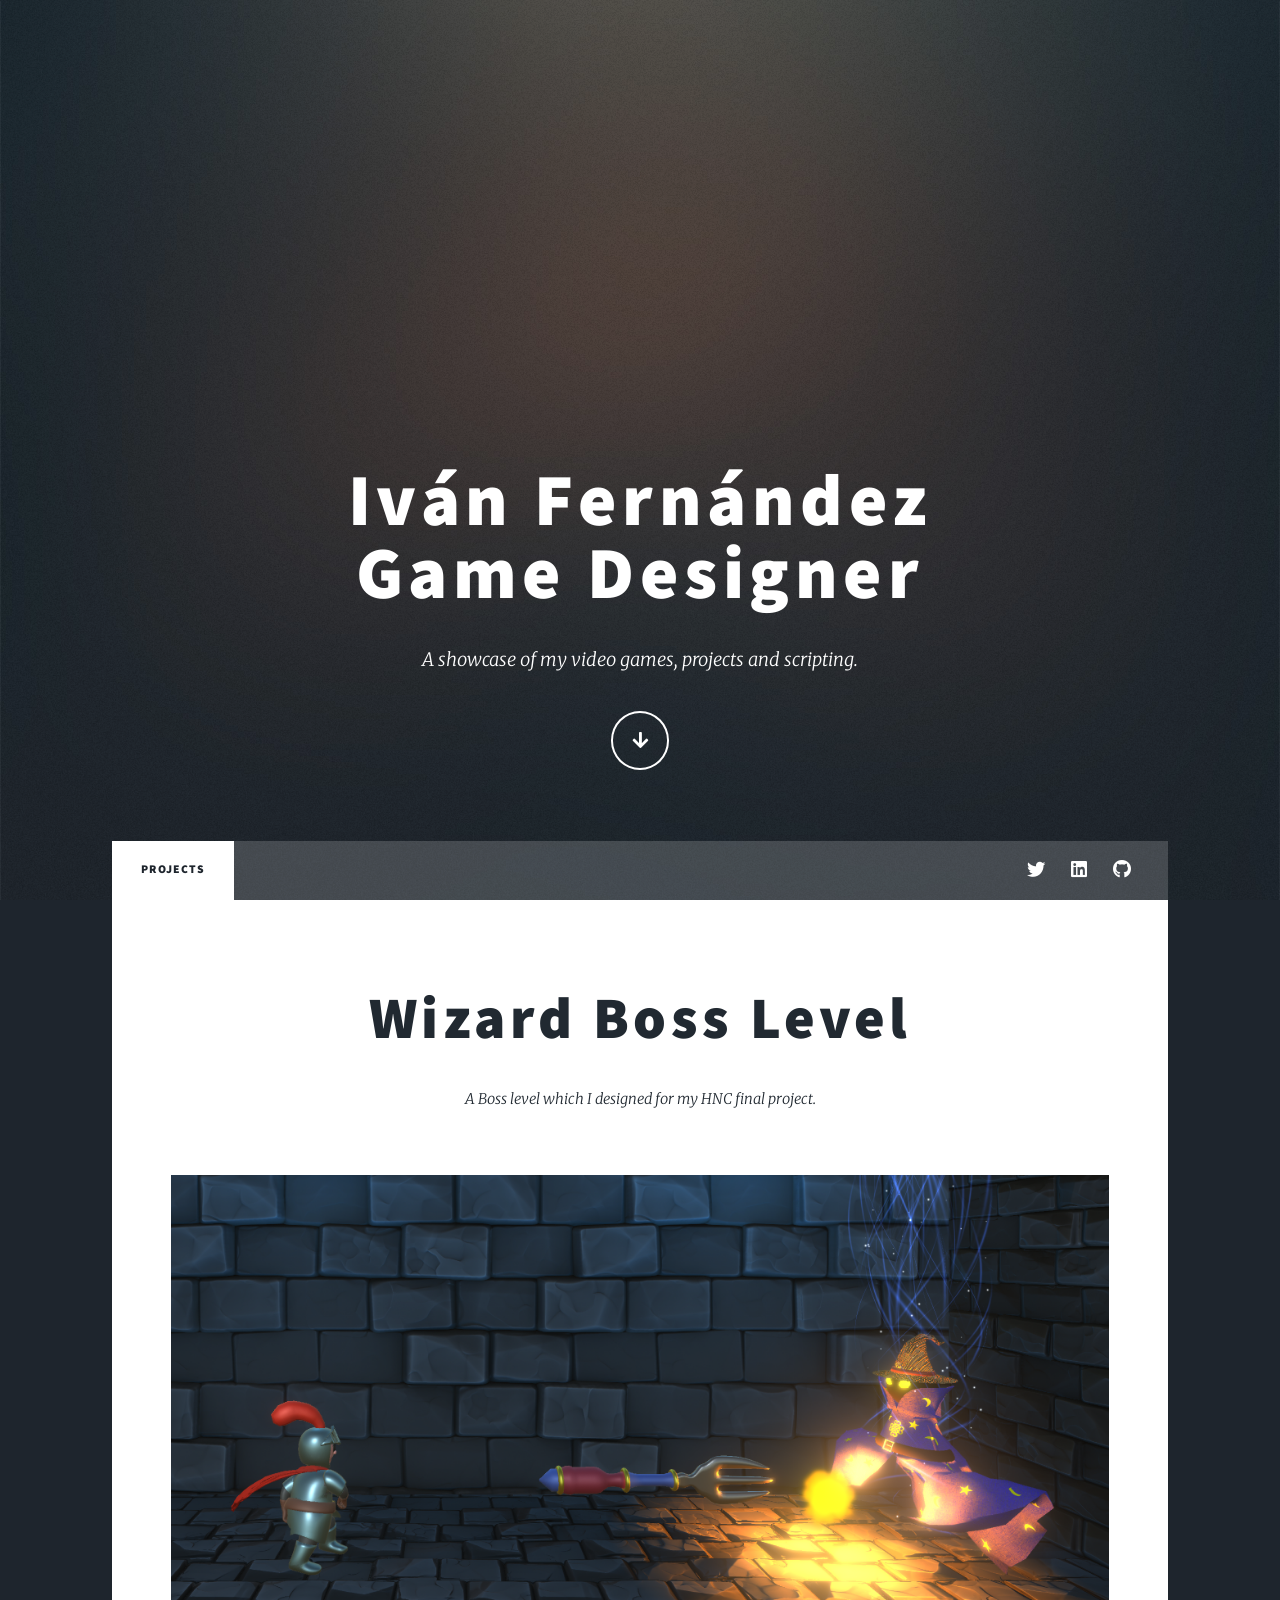
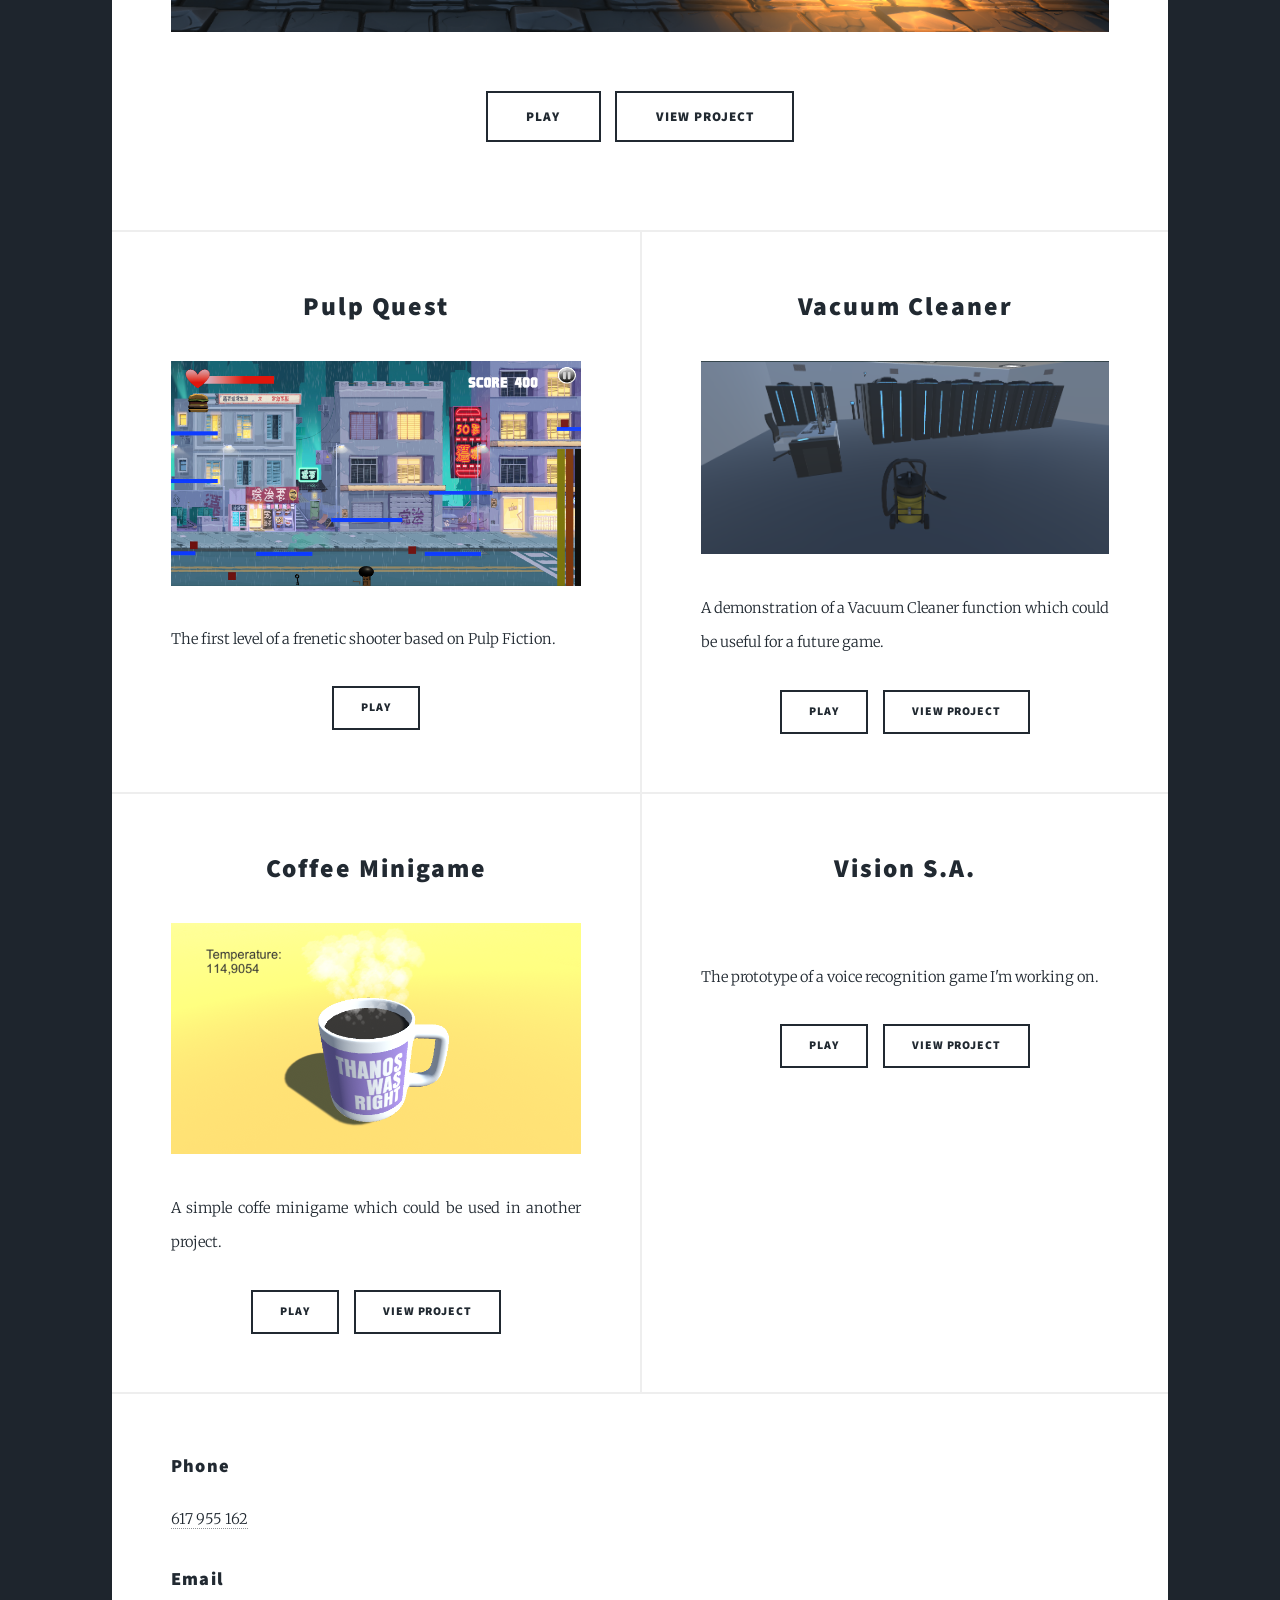
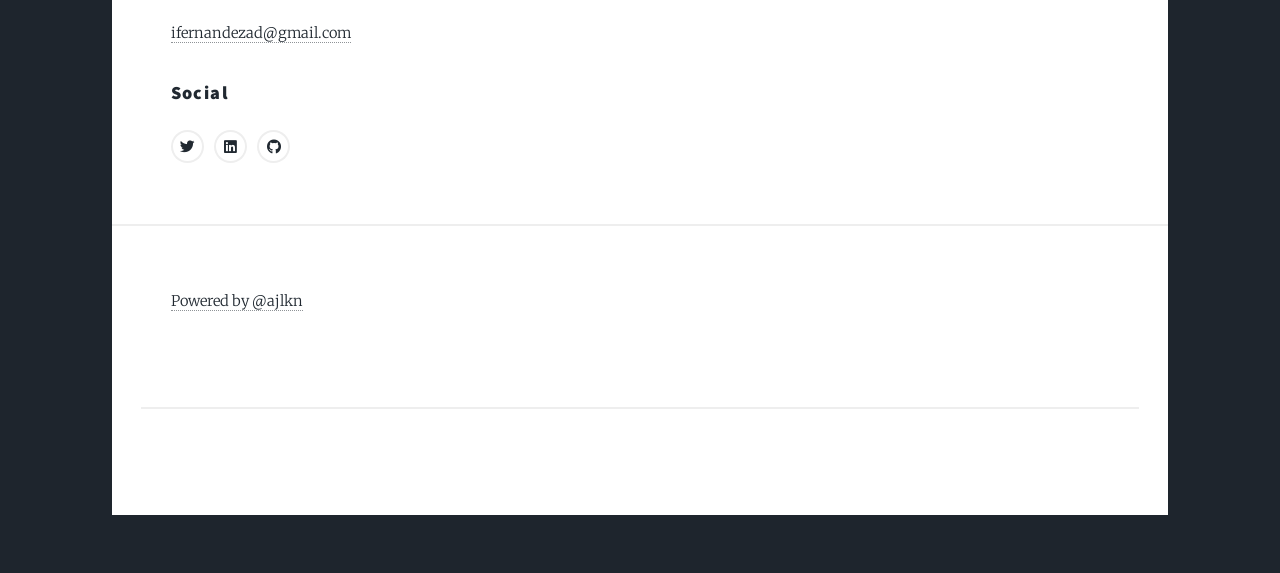
==== commit f469d4a7: "Add files via upload" ====
--- a/index.html
+++ b/index.html
@@ -111,7 +111,7 @@
 
 										</a></h2>
 									</header>
-									<a href="#" class="image fit"><img src="images/Vision_Prototype.png" alt="" /></a>
+									<a href="#" class="image fit"><img src="images/Vision_Alpha.png" alt="" /></a>
 									<p>The prototype of a voice recognition game I'm working on.  </p>
 									<ul class="actions special">
 										<li><a href="https://ivan-fernandez-perez.itch.io/the-guy-in-the-chair" class="button">Play</a></li>
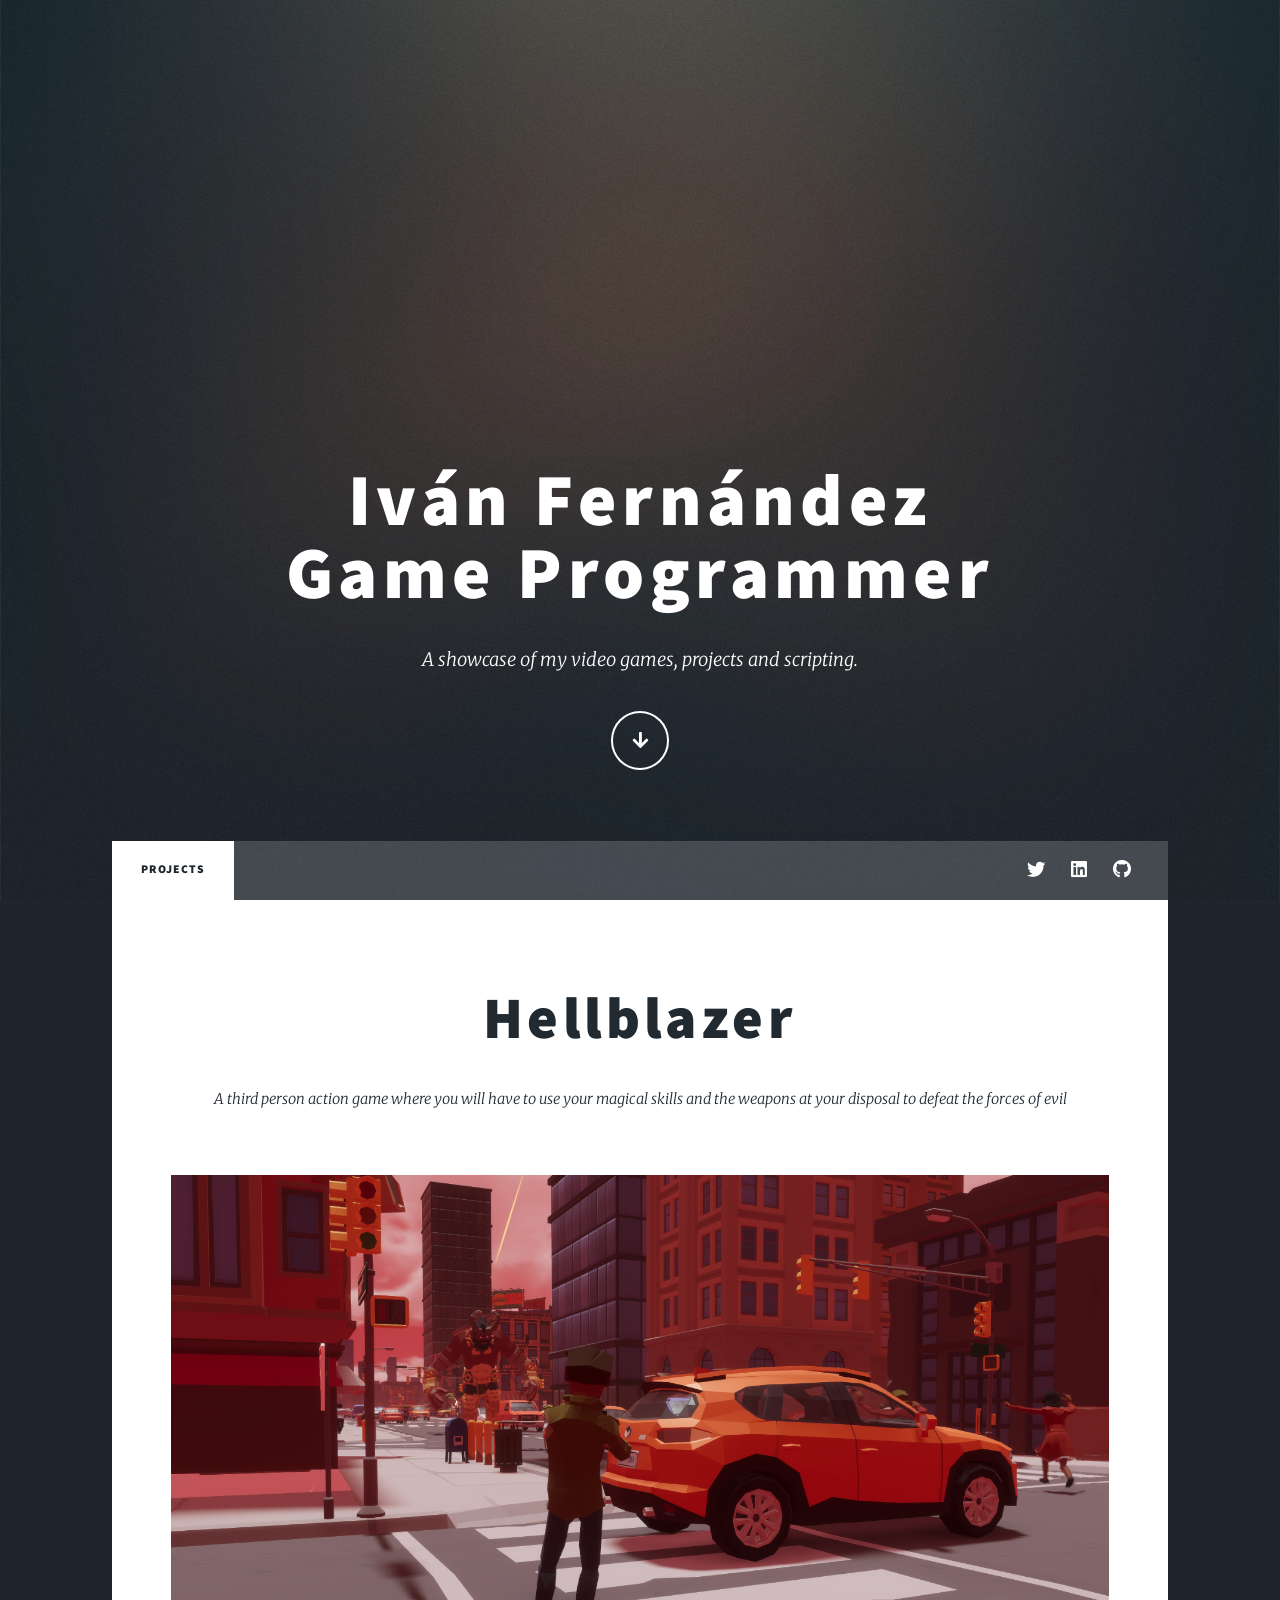
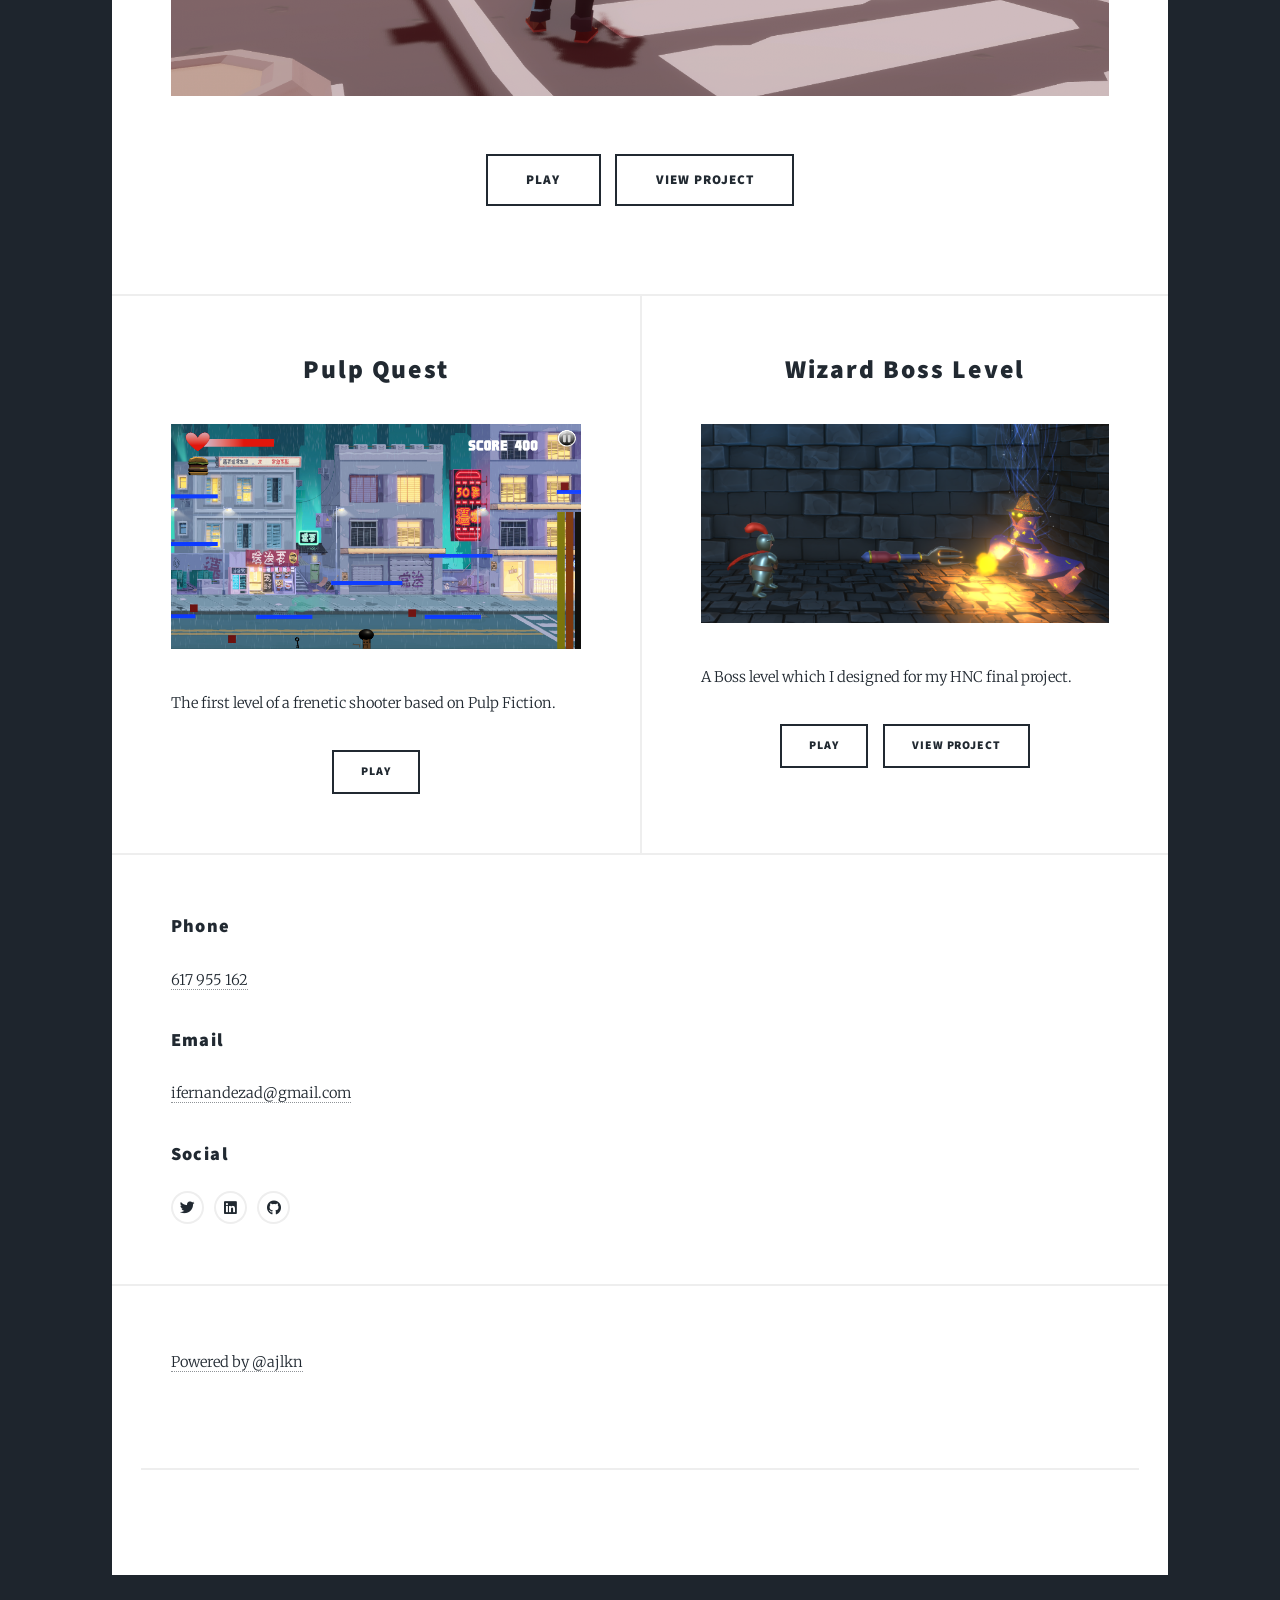
==== commit 6b2322e6: "Add files via upload" ====
--- a/index.html
+++ b/index.html
@@ -20,7 +20,7 @@
 				<!-- Intro -->
 					<div id="intro">
 						<h1>Iván Fernández<br />
-						Game Designer</h1>
+						Game Programmer</h1>
 						<p>A showcase of my video games, projects and scripting</a>.</p>
 						<ul class="actions">
 							<li><a href="#header" class="button icon solid solo fa-arrow-down scrolly">Continue</a></li>
@@ -39,7 +39,7 @@
 							
 						</ul>
 						<ul class="icons">
-							<li><a href="https://twitter.com/IFernandezAD1" class="icon brands alt fa-twitter"><span class="label">Twitter</span></a></li>
+							<li><a href="https://twitter.com/IFernandezAD" class="icon brands alt fa-twitter"><span class="label">Twitter</span></a></li>
 						    <li><a href="https://www.linkedin.com/in/iv%C3%A1n-fern%C3%A1ndez-p%C3%A9rez-1a81a0243/" class="icon brands alt fa-linkedin"><span class="label">linkedin</span></a></li>
 							<li><a href="https://github.com/ifernandezAD" class="icon brands alt fa-github"><span class="label">GitHub</span></a></li>
 						</ul>
@@ -52,14 +52,14 @@
 							<article class="post featured">
 								<header class="major">
 								
-									<h2><a href="https://github.com/ifernandezAD/Mage-Boss">Wizard Boss Level<br />
+									<h2><a href="https://github.com/ifernandezAD/CombatProject">Hellblazer<br />
 									</a></h2>
-									<p>A Boss level which I designed for my HNC final project.<br />									
+									<p>A third person action game where  you will have to use your magical skills and the weapons at your disposal to defeat the forces of evil<br />									
 								</header>
-								<a href="https://github.com/ifernandezAD/Mage-Boss" class="image main"><img src="images/HeavyScreenshot.png" alt="" /></a>
+								<a href="https://github.com/ifernandezAD/CombatProject" class="image main"><img src="images/hellblazerimage.png" alt="" /></a>
 								<ul class="actions special">
-									<li><a href="https://ivan-fernandez-perez.itch.io/heavy-knight" class="button large">Play</a></li>
-									<li><a href="https://github.com/ifernandezAD/Mage-Boss" class="button large">VIEW PROJECT</a></li>
+									<li><a href="https://ivan-fernandez-perez.itch.io/hellblazer" class="button large">Play</a></li>
+									<li><a href="https://github.com/ifernandezAD/CombatProject" class="button large">VIEW PROJECT</a></li>
 								</ul>
 							</article>
 
@@ -80,44 +80,18 @@
 								<article>
 								
 										
-										<h2><a href="#">Vacuum Cleaner
+										<h2><a href="#">Wizard Boss Level
 
 										</a></h2>
 									</header>
-									<a href="#" class="image fit"><img src="images/Aspiradora.png" alt="" /></a>
-									<p>A demonstration of a Vacuum Cleaner function which could be useful for a future game.  </p>
+									<a href="#" class="image fit"><img src="images/HeavyScreenshot.png" alt="" /></a>
+									<p>A Boss level which I designed for my HNC final project.  </p>
 									<ul class="actions special">
-										<li><a href="https://ivan-fernandez-perez.itch.io/vacuum-cleaner" class="button">Play</a></li>
-										<li><a href="https://github.com/ifernandezAD/Barredora" class="button">View Project</a></li>
+										<li><a href="https://ivan-fernandez-perez.itch.io/heavy-knight" class="button">Play</a></li>
+										<li><a href="https://github.com/ifernandezAD/Mage-Boss" class="button">View Project</a></li>
 									</ul>
 								</article>
-								<article>
-									<header>
-										
-										<h2><a href="#">Coffee Minigame<br />											
-									</a></h2>
-									</header>
-									<a href="#" class="image fit"><img src="images/Coffe_Minigame.png" alt="" /></a>
-									<p>A simple coffe minigame which could be used in another project.</p>
-									<ul class="actions special">
-										<li><a href="https://ivan-fernandez-perez.itch.io/coffe-minigame" class="button">Play</a></li>
-										<li><a href="https://github.com/ifernandezAD/Project-Coffee" class="button">View Project</a></li>
-									</ul>
-								</article>
-								<article>
-								
-										
-										<h2><a href="#">Vision S.A.
 
-										</a></h2>
-									</header>
-									<a href="#" class="image fit"><img src="images/Vision_Alpha.png" alt="" /></a>
-									<p>The prototype of a voice recognition game I'm working on.  </p>
-									<ul class="actions special">
-										<li><a href="https://ivan-fernandez-perez.itch.io/the-guy-in-the-chair" class="button">Play</a></li>
-										<li><a href="https://github.com/ifernandezAD/The-Guy-In-The-Chair" class="button">View Project</a></li>
-									</ul>
-								</article>
 								
 							</section>
 
@@ -139,7 +113,7 @@
 							<section>
 								<h3>Social</h3>
 								<ul class="icons alt">
-									<li><a href="https://twitter.com/IFernandezAD1" class="icon brands alt fa-twitter"><span class="label">Twitter</span></a></li>
+									<li><a href="https://twitter.com/IFernandezAD" class="icon brands alt fa-twitter"><span class="label">Twitter</span></a></li>
 									<li><a href="https://www.linkedin.com/in/iv%C3%A1n-fern%C3%A1ndez-p%C3%A9rez-1a81a0243/" class="icon brands alt fa-linkedin"><span class="label">linkedin</span></a></li>
 									<li><a href="https://github.com/ifernandezAD" class="icon brands alt fa-github"><span class="label">GitHub</span></a></li>
 								</ul>
